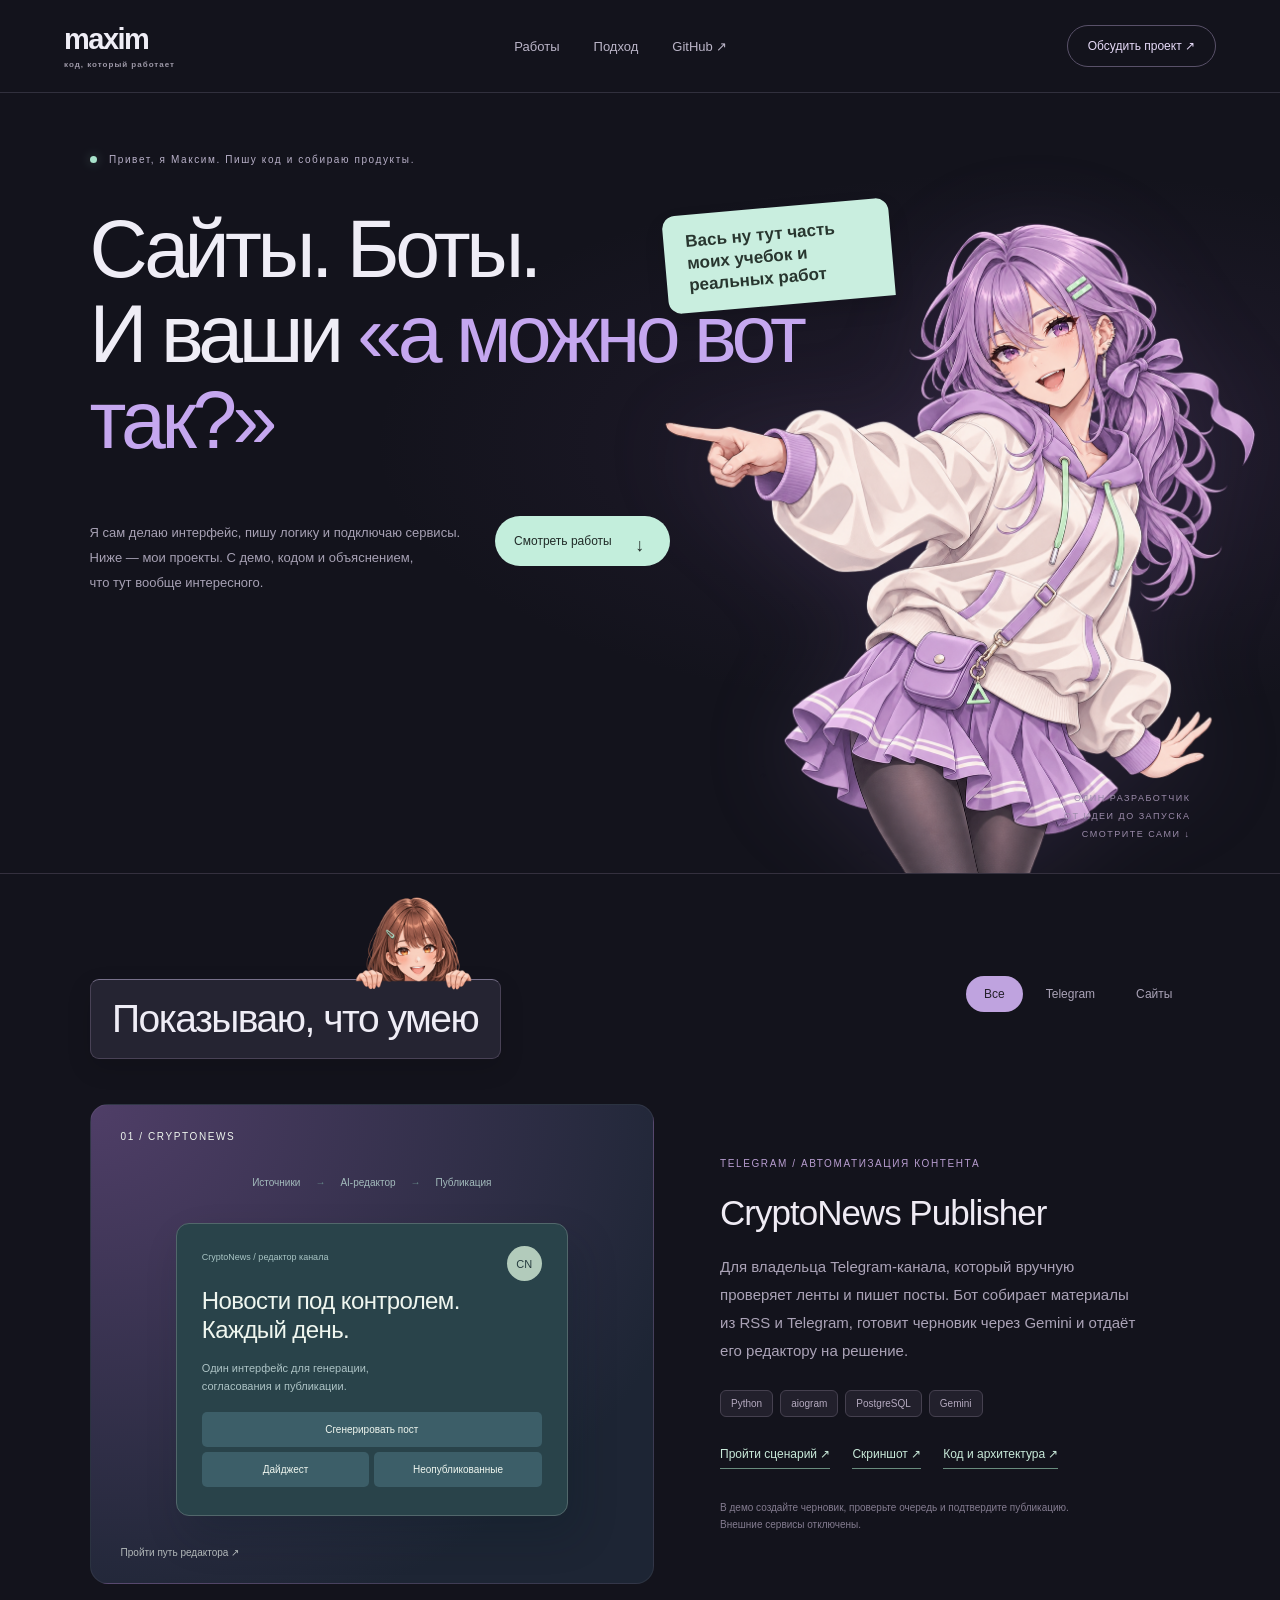
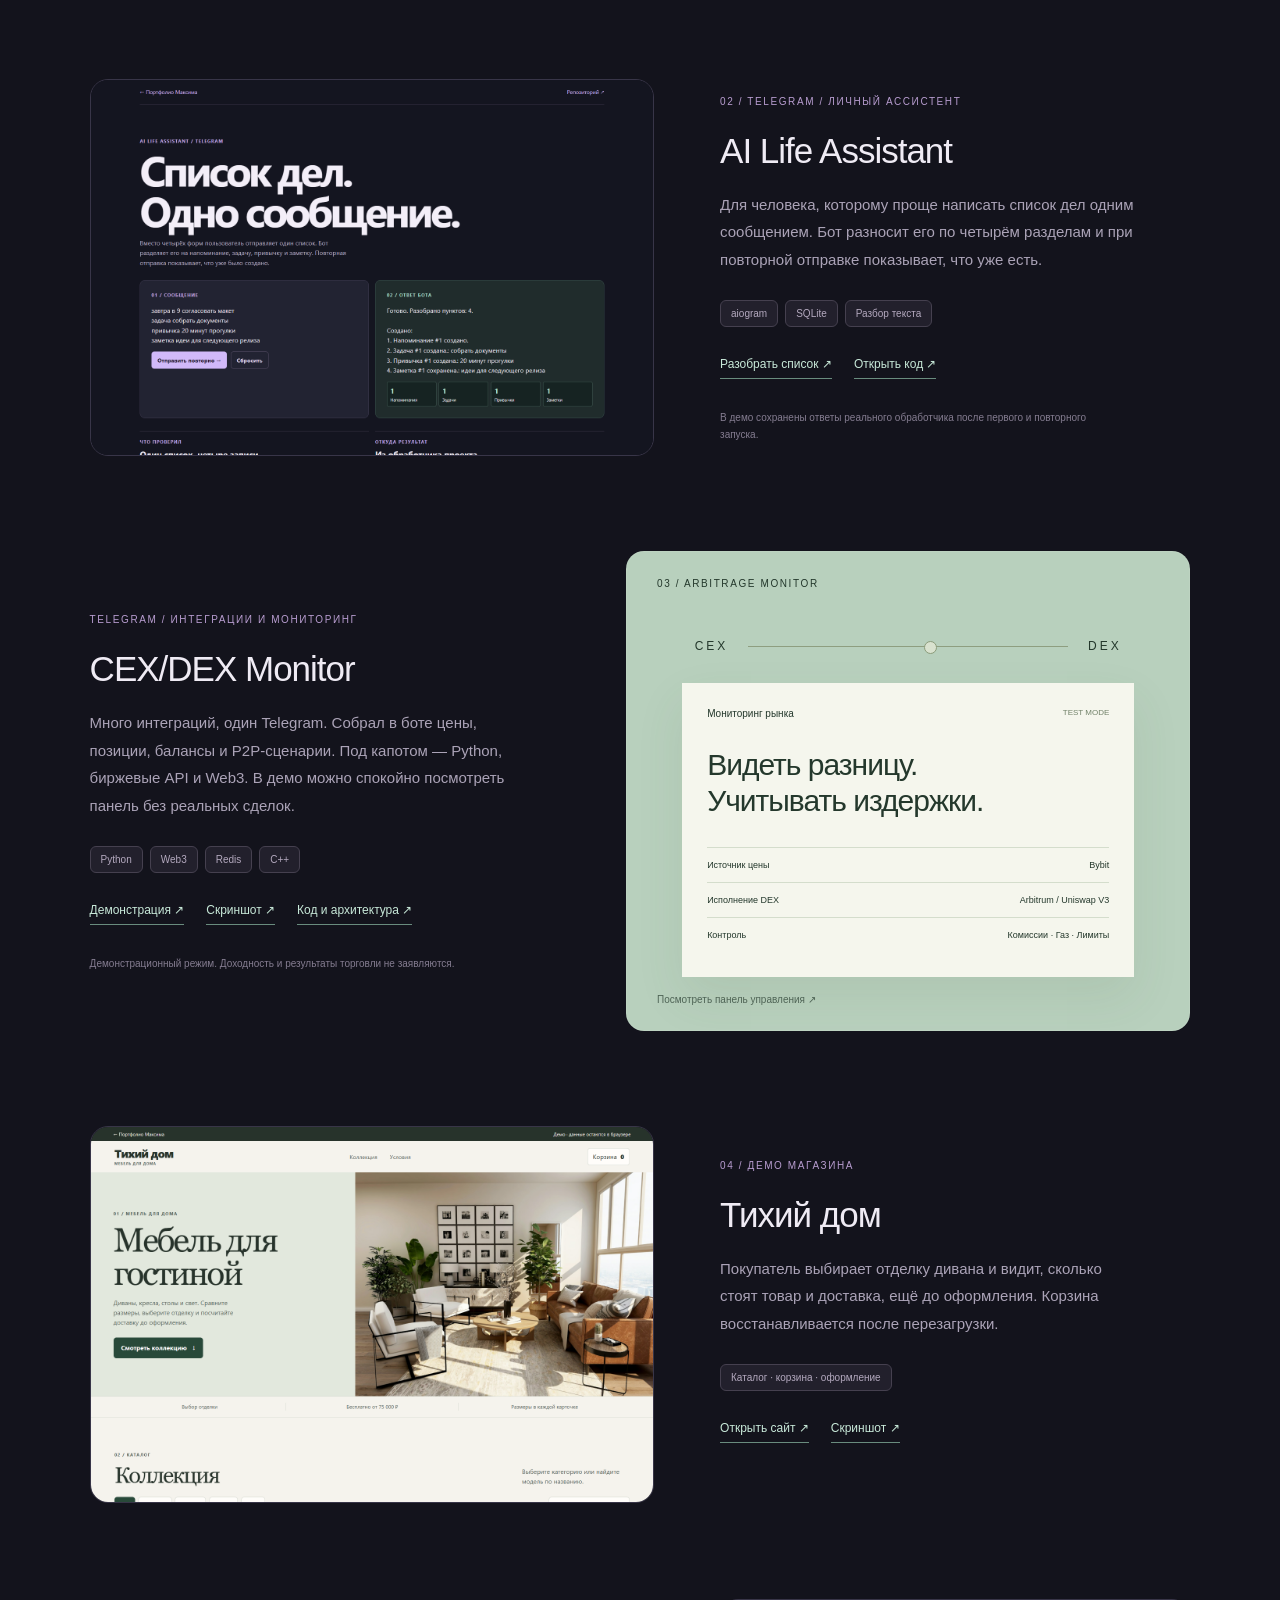
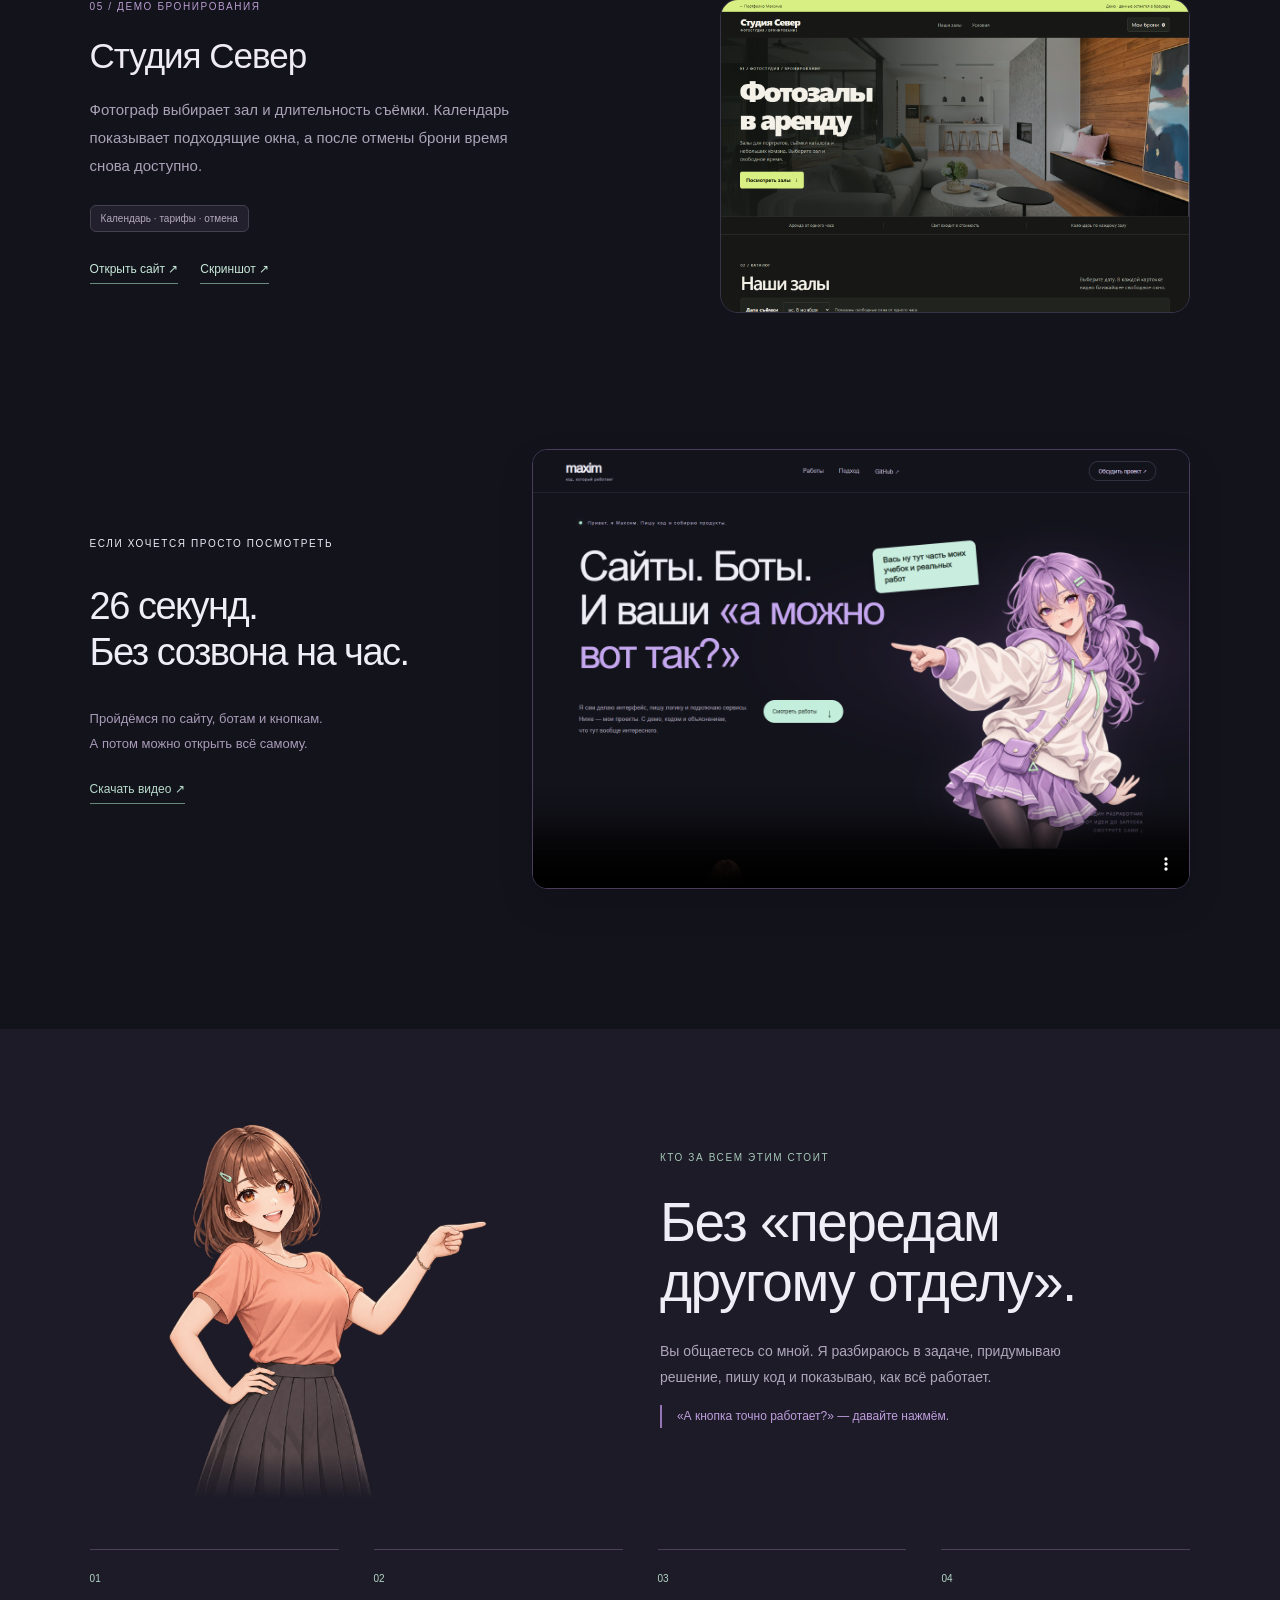
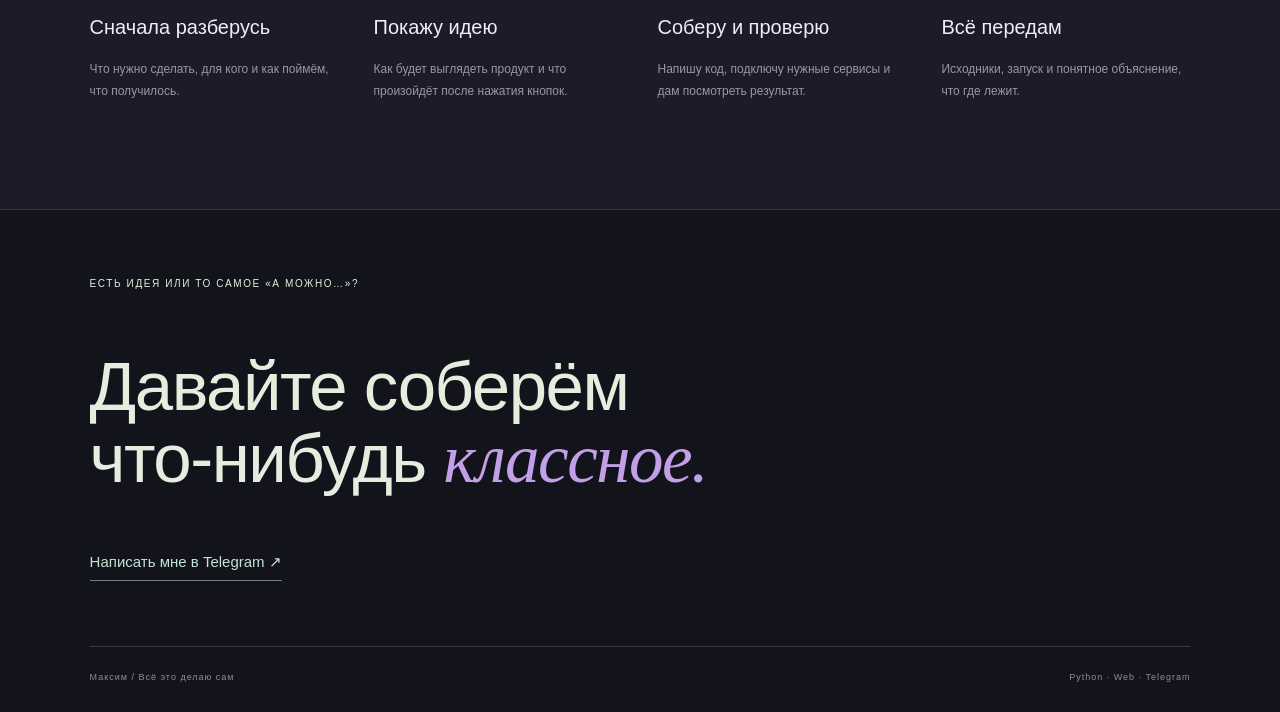
==== index.html @ 16823c38 "Improve mobile layouts and customer workflows" ====
<!doctype html>
<html lang="ru"><head><meta charset="utf-8"><meta name="viewport" content="width=device-width,initial-scale=1"><meta name="description" content="Максим — сайты, веб-сервисы и Telegram-боты. Примеры интерфейсов, автоматизации и интеграций."><title>Максим — разработка цифровых продуктов</title><link rel="stylesheet" href="style.css"><link rel="stylesheet" href="personality.css?v=2"></head>
<body><header><a class="brand" href="#">maxim<span>код, который работает</span></a><nav><a href="#work">Работы</a><a href="#approach">Подход</a><a href="https://github.com/Max0209-web" target="_blank" rel="noreferrer">GitHub ↗</a></nav><a class="contact" href="https://t.me/VCVCRVD">Обсудить проект ↗</a></header>
<main><section class="hero"><div class="eyebrow"><span class="dot"></span> Привет, я Максим. Пишу код и собираю продукты.</div><h1>Сайты. Боты.<br>И ваши <em>«а можно вот так?»</em></h1><div class="hero-character"><div class="speech">Вась ну тут часть моих учебок и реальных работ</div><img src="assets/yuki-pointing.png" alt="Аниме-персонаж указывает на примеры работ" fetchpriority="high"></div><div class="hero-bottom"><p>Я сам делаю интерфейс, пишу логику и подключаю сервисы.<br> Ниже — мои проекты. С демо, кодом и объяснением,<br> что тут вообще интересного.</p><a class="round-link" href="#work">Смотреть работы <span>↓</span></a></div><div class="hero-index">ОДИН РАЗРАБОТЧИК<br>ОТ ИДЕИ ДО ЗАПУСКА<br>СМОТРИТЕ САМИ ↓</div></section>
<section id="work" class="work"><div class="section-top"><div class="work-heading"><div class="peek" aria-hidden="true"><img src="assets/mika-grip.png" alt="" loading="lazy"></div><h2>Показываю, что умею</h2></div><div class="filters" aria-label="Фильтр работ"><button class="active" data-filter="all">Все</button><button data-filter="bot">Telegram</button><button data-filter="web">Сайты</button></div></div>
<article class="project" data-type="bot"><a class="project-visual ink" href="demo.html?project=crypto"><div class="visual-label">01 / CRYPTONEWS</div><div class="mini-flow"><span>Источники</span><i>→</i><span>AI-редактор</span><i>→</i><span>Публикация</span></div><div class="mini-chat"><div class="chat-avatar">CN</div><small>CryptoNews / редактор канала</small><h3>Новости под контролем.<br>Каждый день.</h3><p>Один интерфейс для генерации,<br>согласования и публикации.</p><div class="mini-button">Сгенерировать пост</div><div class="mini-buttons"><span>Дайджест</span><span>Неопубликованные</span></div></div><span class="visual-footer">Пройти путь редактора ↗</span></a><div class="project-info"><div class="eyebrow">TELEGRAM / АВТОМАТИЗАЦИЯ КОНТЕНТА</div><h3>CryptoNews Publisher</h3><p>Для владельца Telegram-канала, который вручную проверяет ленты и пишет посты. Бот собирает материалы из RSS и Telegram, готовит черновик через Gemini и отдаёт его редактору на решение.</p><div class="tags"><span>Python</span><span>aiogram</span><span>PostgreSQL</span><span>Gemini</span></div><div class="project-actions"><a href="demo.html?project=crypto">Пройти сценарий ↗</a><a href="media/02-cryptonews.png" download>Скриншот ↗</a><a href="https://github.com/Max0209-web/cryptonews-publisher">Код и архитектура ↗</a></div><small>В демо создайте черновик, проверьте очередь и подтвердите публикацию. Внешние сервисы отключены.</small></div></article>
<article class="project concept-card" data-type="bot">
  <a class="concept-image" href="life.html" aria-label="Открыть AI Life Assistant"><img src="media/life.png" alt="Разбор списка дел в AI Life Assistant" loading="lazy" width="1440" height="960"></a>
  <div class="project-info">
    <div class="eyebrow">02 / TELEGRAM / ЛИЧНЫЙ АССИСТЕНТ</div>
    <h3>AI Life Assistant</h3>
    <p>Для человека, которому проще написать список дел одним сообщением. Бот разносит его по четырём разделам и при повторной отправке показывает, что уже есть.</p>
    <div class="tags"><span>aiogram</span><span>SQLite</span><span>Разбор текста</span></div>
    <div class="project-actions"><a href="life.html">Разобрать список ↗</a><a href="https://github.com/Max0209-web/ai-life-assistant-telegram">Открыть код ↗</a></div>
    <small>В демо сохранены ответы реального обработчика после первого и повторного запуска.</small>
  </div>
</article>
<article class="project reverse" data-type="bot"><a class="project-visual moss" href="demo.html?project=arbitrage"><div class="visual-label">03 / ARBITRAGE MONITOR</div><div class="market-pair"><span>CEX</span><div class="market-line"></div><span>DEX</span></div><div class="monitor"><div class="monitor-top">Мониторинг рынка <span>TEST MODE</span></div><div class="monitor-value">Видеть разницу.<br>Учитывать издержки.</div><div class="monitor-table"><p><span>Источник цены</span><span>Bybit</span></p><p><span>Исполнение DEX</span><span>Arbitrum / Uniswap V3</span></p><p><span>Контроль</span><span>Комиссии · Газ · Лимиты</span></p></div></div><span class="visual-footer">Посмотреть панель управления ↗</span></a><div class="project-info"><div class="eyebrow">TELEGRAM / ИНТЕГРАЦИИ И МОНИТОРИНГ</div><h3>CEX/DEX Monitor</h3><p>Много интеграций, один Telegram. Собрал в боте цены, позиции, балансы и P2P-сценарии. Под капотом — Python, биржевые API и Web3. В демо можно спокойно посмотреть панель без реальных сделок.</p><div class="tags"><span>Python</span><span>Web3</span><span>Redis</span><span>C++</span></div><div class="project-actions"><a href="demo.html?project=arbitrage">Демонстрация ↗</a><a href="media/03-arbitrage.png" download>Скриншот ↗</a><a href="https://github.com/Max0209-web/cex-dex-arbitrage-monitor">Код и архитектура ↗</a></div><small>Демонстрационный режим. Доходность и результаты торговли не заявляются.</small></div></article>

<article class="project concept-card" data-type="web">
  <a class="concept-image" href="products/nord.html" aria-label="Открыть Тихий дом"><img src="media/nord.png" alt="Скриншот сайта Тихий дом" loading="lazy" width="1440" height="960"></a>
  <div class="project-info"><div class="eyebrow">04 / ДЕМО МАГАЗИНА</div><h3>Тихий дом</h3><p>Покупатель выбирает отделку дивана и видит, сколько стоят товар и доставка, ещё до оформления. Корзина восстанавливается после перезагрузки.</p>
    <div class="tags"><span>Каталог · корзина · оформление</span></div><div class="project-actions"><a href="products/nord.html">Открыть сайт ↗</a><a href="media/nord.png" download>Скриншот ↗</a></div>
  </div>
</article>

<article class="project concept-card" data-type="web">
  <a class="concept-image" href="products/kadr.html" aria-label="Открыть Студия Север"><img src="media/kadr.png" alt="Скриншот сайта Студия Север" loading="lazy" width="1440" height="960"></a>
  <div class="project-info"><div class="eyebrow">05 / ДЕМО БРОНИРОВАНИЯ</div><h3>Студия Север</h3><p>Фотограф выбирает зал и длительность съёмки. Календарь показывает подходящие окна, а после отмены брони время снова доступно.</p>
    <div class="tags"><span>Календарь · тарифы · отмена</span></div><div class="project-actions"><a href="products/kadr.html">Открыть сайт ↗</a><a href="media/kadr.png" download>Скриншот ↗</a></div>
  </div>
</article>
<section class="watch"><div><div class="eyebrow">ЕСЛИ ХОЧЕТСЯ ПРОСТО ПОСМОТРЕТЬ</div><h2>26 секунд.<br>Без созвона на час.</h2><p>Пройдёмся по сайту, ботам и кнопкам.<br>А потом можно открыть всё самому.</p><a href="media/portfolio-walkthrough.mp4" download>Скачать видео ↗</a></div><video controls playsinline preload="none" poster="media/01-portfolio.png" aria-label="Короткая демонстрация проектов"><source src="media/portfolio-walkthrough.mp4" type="video/mp4"></video></section>
</section><section class="approach" id="approach"><div class="about-lead"><div class="about-character"><img src="assets/mika-pointing.png" alt="Аниме-персонаж показывает на рассказ о разработчике" loading="lazy"></div><div><div class="eyebrow">КТО ЗА ВСЕМ ЭТИМ СТОИТ</div><h2>Без «передам<br>другому отделу».</h2><p>Вы общаетесь со мной. Я разбираюсь в задаче, придумываю решение, пишу код и показываю, как всё работает.</p><p class="aside-joke">«А кнопка точно работает?» — давайте нажмём.</p></div></div><div class="steps"><div><span>01</span><h3>Сначала разберусь</h3><p>Что нужно сделать, для кого и как поймём, что получилось.</p></div><div><span>02</span><h3>Покажу идею</h3><p>Как будет выглядеть продукт и что произойдёт после нажатия кнопок.</p></div><div><span>03</span><h3>Соберу и проверю</h3><p>Напишу код, подключу нужные сервисы и дам посмотреть результат.</p></div><div><span>04</span><h3>Всё передам</h3><p>Исходники, запуск и понятное объяснение, что где лежит.</p></div></div></section><footer><div class="eyebrow">ЕСТЬ ИДЕЯ ИЛИ ТО САМОЕ «А МОЖНО…»?</div><h2>Давайте соберём<br>что-нибудь <em>классное.</em></h2><a href="https://t.me/VCVCRVD">Написать мне в Telegram ↗</a><div class="footer-bottom"><span>Максим / Всё это делаю сам</span><span>Python · Web · Telegram</span></div></footer></main><script src="app.js"></script></body></html>
---- style.css ----
@font-face{font-family:Inter;src:local('Inter'),local('Arial')}*{box-sizing:border-box}html{scroll-behavior:smooth}body{margin:0;background:#f5f4ef;color:#242a25;font-family:Inter,Arial,sans-serif}a{color:inherit;text-decoration:none}button{font:inherit;cursor:pointer}header{padding:30px 5%;display:flex;align-items:center;justify-content:space-between;border-bottom:1px solid #d9ddd4}.brand{font-size:22px;font-weight:700;letter-spacing:-1px}.brand span{font-size:9px;letter-spacing:2.2px;display:block;margin-top:4px}nav{display:flex;gap:34px;font-size:13px}.contact{border:1px solid #b8c0b7;border-radius:40px;padding:13px 20px;font-size:12px}.hero{position:relative;padding:65px 7% 55px;min-height:790px}.eyebrow{font-size:10px;letter-spacing:1.6px;line-height:1.8}.dot{display:inline-block;width:7px;height:7px;background:#6c8e5f;border-radius:50%;margin-right:8px}h1{font-weight:400;font-size:clamp(60px,7.7vw,126px);line-height:1.02;letter-spacing:-7px;margin:35px 0 45px}em{font-family:Georgia,serif;font-weight:400;color:#607657}.hero-bottom{display:flex;align-items:center;gap:12%;font-size:14px;line-height:1.7}.hero-bottom p{color:#687065}.round-link{display:flex;gap:35px;align-items:center}.round-link span{border:1px solid #aeb9aa;border-radius:50%;width:48px;height:48px;display:grid;place-items:center;font-size:22px}.hero-index{position:absolute;right:7%;bottom:68px;text-align:right;font-size:9px;letter-spacing:1.5px;line-height:2;color:#7a8376}.work{padding:55px 7% 70px;border-top:1px solid #d7ddd2}.section-top{display:flex;align-items:center;justify-content:space-between;margin-bottom:45px}h2{font-size:42px;font-weight:400;letter-spacing:-1.5px}.filters{display:flex;gap:5px}.filters button{border:1px solid transparent;border-radius:30px;background:transparent;padding:10px 17px;font-size:12px;color:#70786b}.filters button.active{background:#27372b;color:#fff}.project{display:grid;grid-template-columns:1.2fr 1fr;gap:6%;align-items:center;margin-bottom:82px}.project.reverse{direction:rtl}.project.reverse>*{direction:ltr}.project-visual{position:relative;min-height:480px;overflow:hidden;padding:26px 30px;display:block;transition:transform .3s}.project-visual:hover{transform:translateY(-4px)}.ink{background:#192e34;color:#eff6ef}.visual-label{font-size:10px;letter-spacing:1.6px}.visual-footer{position:absolute;bottom:25px;left:30px;font-size:10px;opacity:.7}.mini-flow{display:flex;justify-content:center;gap:15px;margin:35px 0;font-size:10px;color:#a3bbbc}.mini-flow i{font-style:normal;color:#658989}.mini-chat{background:#29434a;width:78%;margin:auto;padding:22px 25px 28px;border:1px solid #52676b;border-radius:13px;box-shadow:10px 20px 40px #071b2030}.chat-avatar{float:right;display:grid;place-items:center;width:35px;height:35px;background:#b2cbbb;color:#253b3e;border-radius:50%;font-size:11px}.mini-chat small{font-size:9px;color:#a8c4c4}.mini-chat h3{font-size:24px;font-weight:400;letter-spacing:-.6px;line-height:1.2;margin:23px 0 15px}.mini-chat p{font-size:11px;color:#adc3c5;line-height:1.6}.mini-button,.mini-buttons span{font-size:10px;background:#3c5e68;text-align:center;padding:12px;border-radius:5px;margin-top:17px}.mini-buttons{display:flex;gap:5px}.mini-buttons span{margin-top:5px;flex:1}.project-info h3{font-size:35px;font-weight:400;letter-spacing:-1px;margin:20px 0}.project-info p{font-size:15px;line-height:1.85;color:#697066;max-width:420px}.tags{display:flex;flex-wrap:wrap;gap:7px;margin:26px 0}.tags span{border:1px solid #cbd2c6;padding:7px 10px;font-size:10px;border-radius:3px}.project-actions{display:flex;flex-wrap:wrap;gap:22px;font-size:12px;margin:30px 0}.project-actions a{border-bottom:1px solid #9aaa92;padding-bottom:7px}.project-info>small{font-size:10px;line-height:1.7;display:block;color:#7b8477;max-width:380px}.moss{background:#d9e2cf}.market-pair{display:flex;gap:20px;align-items:center;width:85%;margin:50px auto 30px;font-size:12px;letter-spacing:3px}.market-line{height:1px;flex:1;background:#8e9e80;position:relative}.market-line:after{content:'';position:absolute;left:55%;top:-5px;width:11px;height:11px;border:1px solid #8b9c7b;border-radius:50%;background:#d9e2cf}.monitor{background:#f5f6ed;width:90%;margin:auto;padding:25px;box-shadow:0 20px 45px #4c644018}.monitor-top{font-size:10px;display:flex;justify-content:space-between}.monitor-top span{font-size:8px;color:#718269}.monitor-value{font-size:30px;line-height:1.2;letter-spacing:-1px;margin:28px 0}.monitor-table p{display:flex;justify-content:space-between;border-top:1px solid #d4ddcc;margin:0;padding:12px 0;font-size:9px}.paper{background:#ded9cf}.form-preview{margin:48px 10px 0}.form-preview small{font-size:9px;letter-spacing:2px}.form-preview h3{font-family:Georgia,serif;font-size:42px;line-height:1.05;font-weight:400;margin:22px 0}.arch{height:130px;display:flex;gap:6px;margin-bottom:12px;overflow:hidden}.arch div{width:33%;background:linear-gradient(100deg,#b5ad9c,#e9e2d7 70%,#9f9b90)}.arch div:nth-child(2){background:linear-gradient(95deg,#747c6f,#b2b6a6);border-radius:90px 90px 0 0}.arch div:nth-child(3){background:linear-gradient(115deg,#ddd6cb 50%,#b3aa9b 50%)}.form-preview>span{font-size:9px;color:#74796e}.proof{background:#e6eaf1}.proof-preview{margin:50px 5%}.proof-preview h3{font-size:32px;line-height:1.2;font-weight:400;letter-spacing:-1px}.password{background:#fff;padding:20px;font-family:monospace;font-size:18px;letter-spacing:2px}.strength{height:4px;background:linear-gradient(90deg,#687fa5 80%,#cad2df 80%);margin:8px 0}.proof-preview p{font-size:10px;color:#6b7792}.key-shape{width:42px;height:42px;border:8px solid #91a3c2;border-radius:50%;position:relative}.key-shape:after{content:'';position:absolute;width:55px;height:8px;background:#91a3c2;left:28px;top:9px}.compact-project{display:flex;align-items:center;justify-content:space-between;gap:25px;border-top:1px solid #d2dacd;border-bottom:1px solid #d2dacd;padding:30px 0}.compact-project h3{font-size:26px;font-weight:400;margin:13px 0}.compact-project p{font-size:12px;color:#6f7769}.compact-project>a{font-size:12px}.approach{padding:75px 7% 95px;background:#e9ede2}.approach h2{font-size:64px;line-height:1.05;margin:25px 0 60px}.steps{display:grid;grid-template-columns:repeat(4,1fr);gap:35px}.steps>div{border-top:1px solid #aab7a1;padding-top:18px}.steps span{font-size:10px;color:#7b8b70}.steps h3{font-size:20px;font-weight:400;margin-top:30px}.steps p{font-size:12px;line-height:1.8;color:#6d7765}footer{background:#24352b;color:#e6edde;padding:65px 7% 30px}footer h2{font-size:76px;line-height:1.05}footer em{color:#a1b595}footer>a{border-bottom:1px solid #809477;padding-bottom:10px;font-size:15px}.footer-bottom{display:flex;justify-content:space-between;border-top:1px solid #53604f;margin-top:75px;padding-top:25px;font-size:9px;letter-spacing:1px;color:#a4b49b}[hidden]{display:none!important}:focus-visible{outline:2px solid #819b6e;outline-offset:6px}@media(max-width:800px){header{padding:20px 6%}nav{gap:17px;font-size:11px}.contact{display:none}.hero{min-height:auto;padding:55px 6%}h1{font-size:66px;letter-spacing:-3.7px}.hero-bottom{align-items:flex-start;gap:20px;font-size:12px}.hero-index{display:none}.round-link{gap:12px}.work{padding:35px 6%}.section-top{align-items:flex-start;gap:15px;flex-direction:column}h2{font-size:32px}.project,.project.reverse{grid-template-columns:1fr;direction:ltr;gap:25px;margin-bottom:60px}.project-visual{min-height:460px}.project-info h3{font-size:30px}.project-info p{font-size:14px}.compact-project{align-items:flex-start;flex-direction:column}.steps{grid-template-columns:1fr 1fr}.approach h2{font-size:45px}footer h2{font-size:48px}.footer-bottom{gap:20px;line-height:1.8}.mini-chat{width:90%}}
---- personality.css ----
:root{color-scheme:dark}body{background:#13131c;color:#efedf6}header{border-color:#31303d;padding-top:23px;padding-bottom:23px}.brand{font-size:29px;letter-spacing:-1.5px}.brand span{letter-spacing:1px;color:#9f9aa9;font-size:8px}.contact{border-color:#595169;color:#e7dbf9}nav{color:#bbb5c8}.hero{padding-top:58px;min-height:780px;overflow:hidden;background:radial-gradient(ellipse at 80% 45%,#6b46862b,transparent 45%)}.hero>.eyebrow{color:#b8b0c8;position:relative;z-index:2}.dot{background:#a9e3cc;box-shadow:0 0 12px #a9e3cc55}h1{font-size:clamp(60px,6.3vw,100px);letter-spacing:-4.5px;line-height:1.06;margin-top:38px;position:relative;z-index:2;width:65%}h1 em{font-family:inherit;font-style:normal;color:#c5a7ef}.hero-bottom{position:relative;z-index:3;gap:35px;align-items:flex-start}.hero-bottom p{color:#a7a1b4;font-size:13px;line-height:1.9;max-width:450px}.round-link{background:#c3eedc;color:#202a27;border-radius:40px;padding:14px 19px;gap:17px;font-size:12px;margin-top:8px}.round-link span{width:22px;height:22px;border:0;font-size:18px}.hero-index{right:7%;bottom:30px;color:#9b8baa;z-index:3}.hero-character{position:absolute;right:1%;bottom:0;width:48%;height:650px;z-index:1;pointer-events:none}.hero-character img{width:100%;height:100%;object-fit:contain;object-position:bottom center;filter:drop-shadow(0 14px 45px #a37bc720);animation:sway 7s ease-in-out infinite}.speech{position:absolute;max-width:24ch;left:2%;top:3%;background:#c9eedf;color:#28362f;padding:16px 22px;transform:rotate(-5deg);border-radius:13px 13px 0 13px;font-size:17px;font-weight:600;z-index:2;line-height:1.3;box-shadow:0 10px 20px #0002}.work{border-color:#34303e}.section-top h2{font-size:39px}.filters button{color:#aaa3b7}.filters button.active{background:#bfa3df;color:#24202b}.project{margin-bottom:95px}.project-visual{border-radius:18px;border:1px solid #ffffff10}.project-info>.eyebrow{color:#b79ccf}.project-info h3{color:#efebf4}.project-info p{color:#aba3b7}.tags span{border-color:#45404f;color:#b4a9bf;border-radius:6px;background:#22202c}.project-actions{color:#c8e9d9}.project-actions a{border-color:#698c7e}.project-info>small{color:#847c90}.ink{background:radial-gradient(ellipse at 0 0,#4f3e67,#1d2534 80%)}.moss{background:#b8d0bd;color:#24382c}.paper{background:#ddd3c5;color:#3c3c32}.proof{background:#b9c7e0;color:#273549}.moss .tags span,.paper .tags span,.proof .tags span{color:inherit}.compact-project{border-color:#37313f}.compact-project p{color:#a99db7}.compact-project>a{color:#c3e3d5}.approach{background:#1c1b27;padding-top:60px}.about-lead{display:grid;grid-template-columns:1fr 1.1fr;align-items:center;gap:8%;max-width:1150px;margin:auto auto 50px}.about-lead>img{height:470px;width:100%;object-fit:contain;object-position:bottom;mask-image:linear-gradient(#000 85%,transparent);filter:drop-shadow(0 0 40px #bc8e5720)}.about-lead h2{font-size:55px;line-height:1.1;margin:25px 0}.about-lead p{color:#afa6bc;font-size:14px;line-height:1.9;max-width:410px}.about-lead .eyebrow{color:#a5c7b6}.about-lead .aside-joke{font-size:12px;color:#bf9ede;border-left:2px solid #9574b3;padding-left:15px}.steps>div{border-color:#4c405b}.steps span{color:#b3d6c5}.steps p{color:#9e93ad}footer{background:#13131c;border-top:1px solid #393141}footer h2{font-size:69px}footer em{color:#c1a0e8}.footer-bottom{border-color:#3e3448;color:#9688a3}footer>a{color:#c3e3d5;border-color:#6b8276}:focus-visible{outline-color:#c6a5ed}@keyframes sway{0%,100%{transform:translateY(0) rotate(-.5deg)}50%{transform:translateY(-9px) rotate(.5deg)}}@media(prefers-reduced-motion:reduce){*{animation:none!important;scroll-behavior:auto!important}}@media(max-width:1100px){.hero-bottom{display:block}.hero-bottom p{max-width:400px}.round-link{display:inline-flex}.hero-character{right:-6%;width:55%;height:620px}.speech{left:18%;top:0;font-size:14px}h1{font-size:79px}.about-lead h2{font-size:46px}}@media(max-width:800px){.hero{padding-top:38px;min-height:960px}.hero>.eyebrow{font-size:8px;letter-spacing:.5px}h1{font-size:61px;width:100%;letter-spacing:-3px;margin-bottom:25px}.hero-bottom p{font-size:12px;max-width:100%}.hero-character{width:91%;height:440px;right:-3%;bottom:0}.speech{left:1%;top:16%;font-size:13px;padding:13px 17px}.hero-index{right:auto;left:6%;bottom:25px;font-size:7px;text-align:left;max-width:100px}.hero-character img{object-position:right bottom}.section-top h2{font-size:30px}.about-lead{grid-template-columns:1fr;gap:0;margin-bottom:45px}.about-lead>img{height:320px;order:2;object-position:center;mask-image:linear-gradient(#000 85%,transparent)}.about-lead>div{order:1}.about-lead h2{font-size:40px}.about-lead p{font-size:13px}.steps{gap:25px}.steps h3{font-size:17px}footer h2{font-size:45px}.project-visual{min-height:460px}.project-info h3{font-size:29px}}

.watch{display:grid;grid-template-columns:.8fr 1.4fr;align-items:center;gap:6%;padding:40px 0 70px}.watch h2{font-size:38px;line-height:1.2}.watch p{font-size:13px;line-height:1.9;color:#a99bb8}.watch a{display:inline-block;color:#b9dcca;font-size:12px;margin-top:12px;border-bottom:1px solid #698977;padding-bottom:7px}.watch video{width:100%;border:1px solid #4b3c5b;border-radius:15px;background:#13131c;box-shadow:0 15px 35px #0002}@media(max-width:800px){.watch{grid-template-columns:1fr;padding:15px 0 55px;gap:25px}.watch h2{font-size:31px}}
.work-heading{position:relative;isolation:isolate}.work-heading h2{position:relative;background:#13131c;margin:0;padding:.4em .35em .4em 0;z-index:1}.peek{position:absolute;right:-18px;top:-57px;width:135px;height:91px;overflow:hidden;transform:translateY(16px) rotate(8deg);transform-origin:bottom center;transition:transform .45s cubic-bezier(.2,.8,.3,1);pointer-events:none}.peek img{width:132px;height:auto;display:block}.work-heading:hover .peek{transform:translateY(0) rotate(3deg)}.concept-image{display:block;overflow:hidden;border:1px solid #383548;border-radius:18px;background:#191923}.concept-image img{display:block;width:100%;height:auto;aspect-ratio:3/2;object-fit:cover;transition:transform .45s cubic-bezier(.2,.7,.3,1)}.concept-image:hover img,.concept-image:focus-visible img{transform:scale(1.035)}.concept-card:nth-of-type(odd) .concept-image{order:2}.concept-card[hidden]{display:none!important}
@media(max-width:700px){.peek{right:4px;transform:translateY(8px) rotate(5deg);width:94px;height:75px;top:-54px}.peek img{width:96px}.concept-card:nth-of-type(odd) .concept-image{order:0}}
@media(prefers-reduced-motion:reduce){.peek,.concept-image img{transition:none}.work-heading:hover .peek,.concept-image:hover img{transform:none}}

.peek{width:91px;right:3px}.peek img{width:150px}@media(max-width:700px){.peek{width:65px}.peek img{width:106px}}
.work-heading {
  margin-top: 50px;
}
.work-heading h2 {
  background: #252432;
  border: 1px solid #494256;
  border-top-color: #77708a;
  border-radius: 9px;
  padding: .44em .55em;
  box-shadow: 0 9px 24px #0002;
}
.work-heading .peek,
.work-heading:hover .peek {
  width: 151px;
  height: auto;
  overflow: visible;
  top: auto;
  bottom: calc(100% - 13px);
  right: 12px;
  z-index: 2;
  transform: none;
}
.work-heading .peek img {
  display: block;
  width: 100%;
  height: auto;
}
.about-lead > .about-character {
  height: 410px;
  overflow: hidden;
  align-self: end;
  mask-image: linear-gradient(#000 89%,transparent);
}
.about-character img {
  width: 100%;
  height: 490px;
  display: block;
  object-fit: contain;
  object-position: top center;
  transform: translateY(33px);
}
@media (max-width: 700px) {
  .work-heading .peek,
  .work-heading:hover .peek {
    width: 116px;
    bottom: calc(100% - 10px);
  }
  .about-lead > .about-character { order: 2; height: 278px; }
  .about-character img { height: 340px; transform: translateY(27px); }
}

/* Keep copy, controls and characters in document flow on narrow screens. */
@media (max-width: 1050px) {
  .hero {
    display: grid;
    grid-template-columns: minmax(0, 1fr);
    min-height: 0;
    padding: clamp(28px, 6vw, 56px) 6% 0;
  }
  .hero > .eyebrow { grid-row: 1; font-size: 11px; letter-spacing: .08em; }
  .hero h1 {
    grid-row: 2;
    width: auto;
    font-size: clamp(39px, 8.4vw, 76px);
    letter-spacing: -.055em;
    line-height: 1.06;
    margin: 20px 0 14px;
    text-wrap: balance;
  }
  .hero-bottom { grid-row: 3; }
  .hero-bottom p { max-width: 52ch; font-size: 14px; line-height: 1.65; }
  .hero-bottom p br { display: none; }
  .hero-index { display: none; }
  .hero-character {
    position: relative;
    inset: auto;
    grid-row: 4;
    display: grid;
    grid-template-columns: minmax(0, 1fr);
    width: min(100%, 480px);
    height: auto;
    margin: 22px 0 0 auto;
    align-items: end;
  }
  .hero-character img {
    width: 100%;
    height: auto;
    max-height: 335px;
    object-fit: contain;
    object-position: bottom right;
    animation: none;
  }
  .speech {
    position: relative;
    inset: auto;
    width: fit-content;
    max-width: min(100%, 25ch);
    margin: 0 0 4px;
    padding: 9px 13px;
    font-size: 13px;
    transform: rotate(-3deg);
  }
}
@media (max-width: 800px) {
  body > header { flex-wrap: wrap; gap: 8px 16px; padding: 12px 6%; }
  body > header nav { gap: 14px; flex-wrap: wrap; }
  body > header nav a { display: inline-flex; align-items: center; min-height: 44px; }
  .work { padding: 32px 6% 44px; }
  .section-top { margin-bottom: 22px; }
  .work-heading { margin-top: 56px; max-width: 100%; }
  .work-heading h2 { font-size: clamp(22px, 6.2vw, 31px); line-height: 1.14; }
  .work-heading .peek, .work-heading:hover .peek {
    width: clamp(100px, 25vw, 135px);
    bottom: calc(100% - 10px);
  }
  .filters { flex-wrap: wrap; }
  .filters button { min-height: 44px; }
  .project, .project.reverse { grid-template-columns: minmax(0,1fr); gap: 16px; margin-bottom: 42px; }
  .concept-card:nth-of-type(odd) .concept-image { order: 0; }
  .project-visual { min-height: 0; padding: 18px; }
  .visual-footer { position: static; display: block; margin-top: 18px; }
  .mini-flow { gap: 6px; flex-wrap: wrap; margin: 18px 0; }
  .mini-chat, .monitor { width: 100%; padding: 16px; }
  .mini-buttons span { padding: 9px 5px; overflow-wrap: anywhere; }
  .mini-chat h3 { margin: 14px 0 10px; font-size: 20px; }
  .market-pair { margin: 18px auto; }
  .monitor-value { font-size: 24px; margin: 16px 0; }
  .project-info h3 { margin: 8px 0 10px; }
  .project-info p { line-height: 1.65; }
  .tags { margin: 14px 0; }
  .project-actions { gap: 8px 14px; margin: 14px 0; }
  .project-actions a { display: inline-flex; align-items: center; min-height: 44px; padding: 0; }
  .watch { min-width: 0; }
  .watch video { display: block; max-width: 100%; }
  .approach { padding: 36px 6%; }
  .about-lead h2, footer h2 { font-size: clamp(29px, 8vw, 46px); }
  .about-lead > .about-character { height: clamp(192px, 59vw, 278px); }
  .about-character img { height: calc(100% + 30px); transform: translateY(17px); }
  .steps { gap: 18px; }
  .steps h3 { margin-top: 12px; }
  .footer-bottom { flex-wrap: wrap; }
}

@media (min-width: 1051px) {
  .speech { top: -16px; }
}
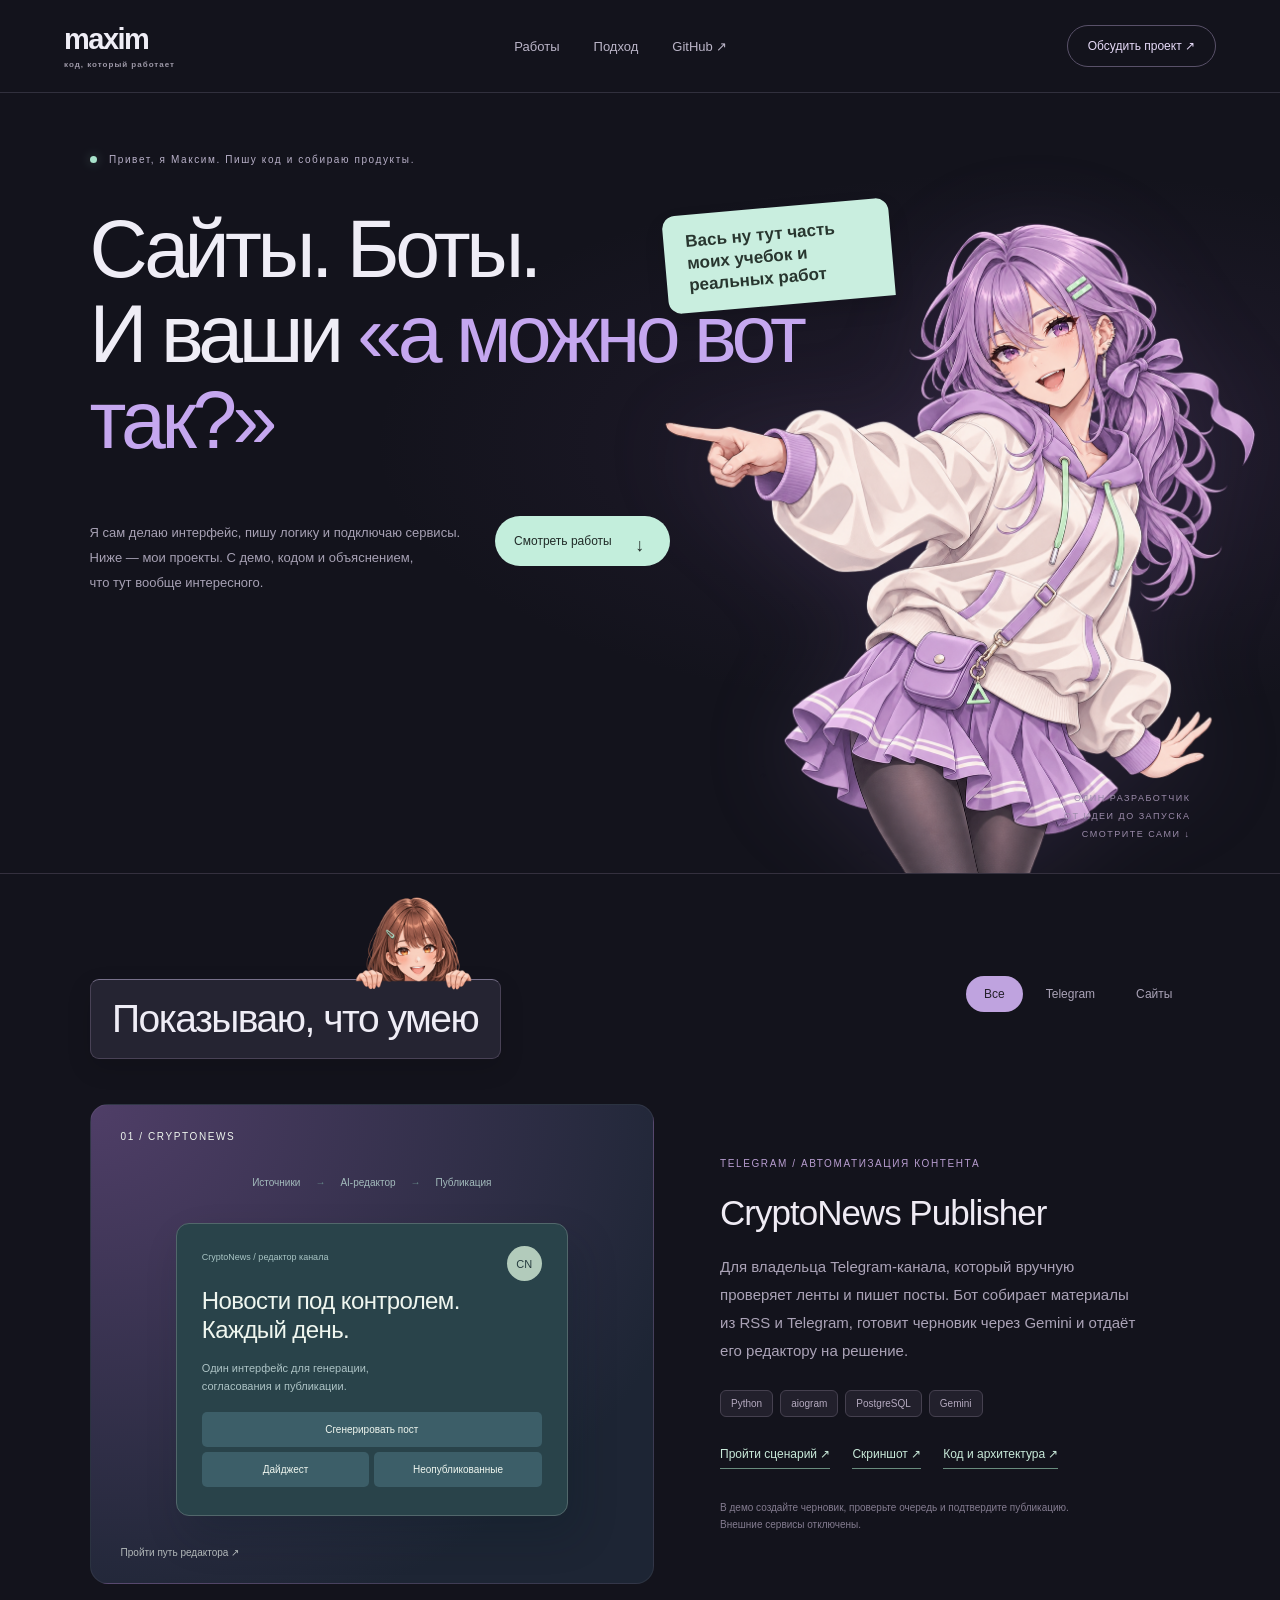
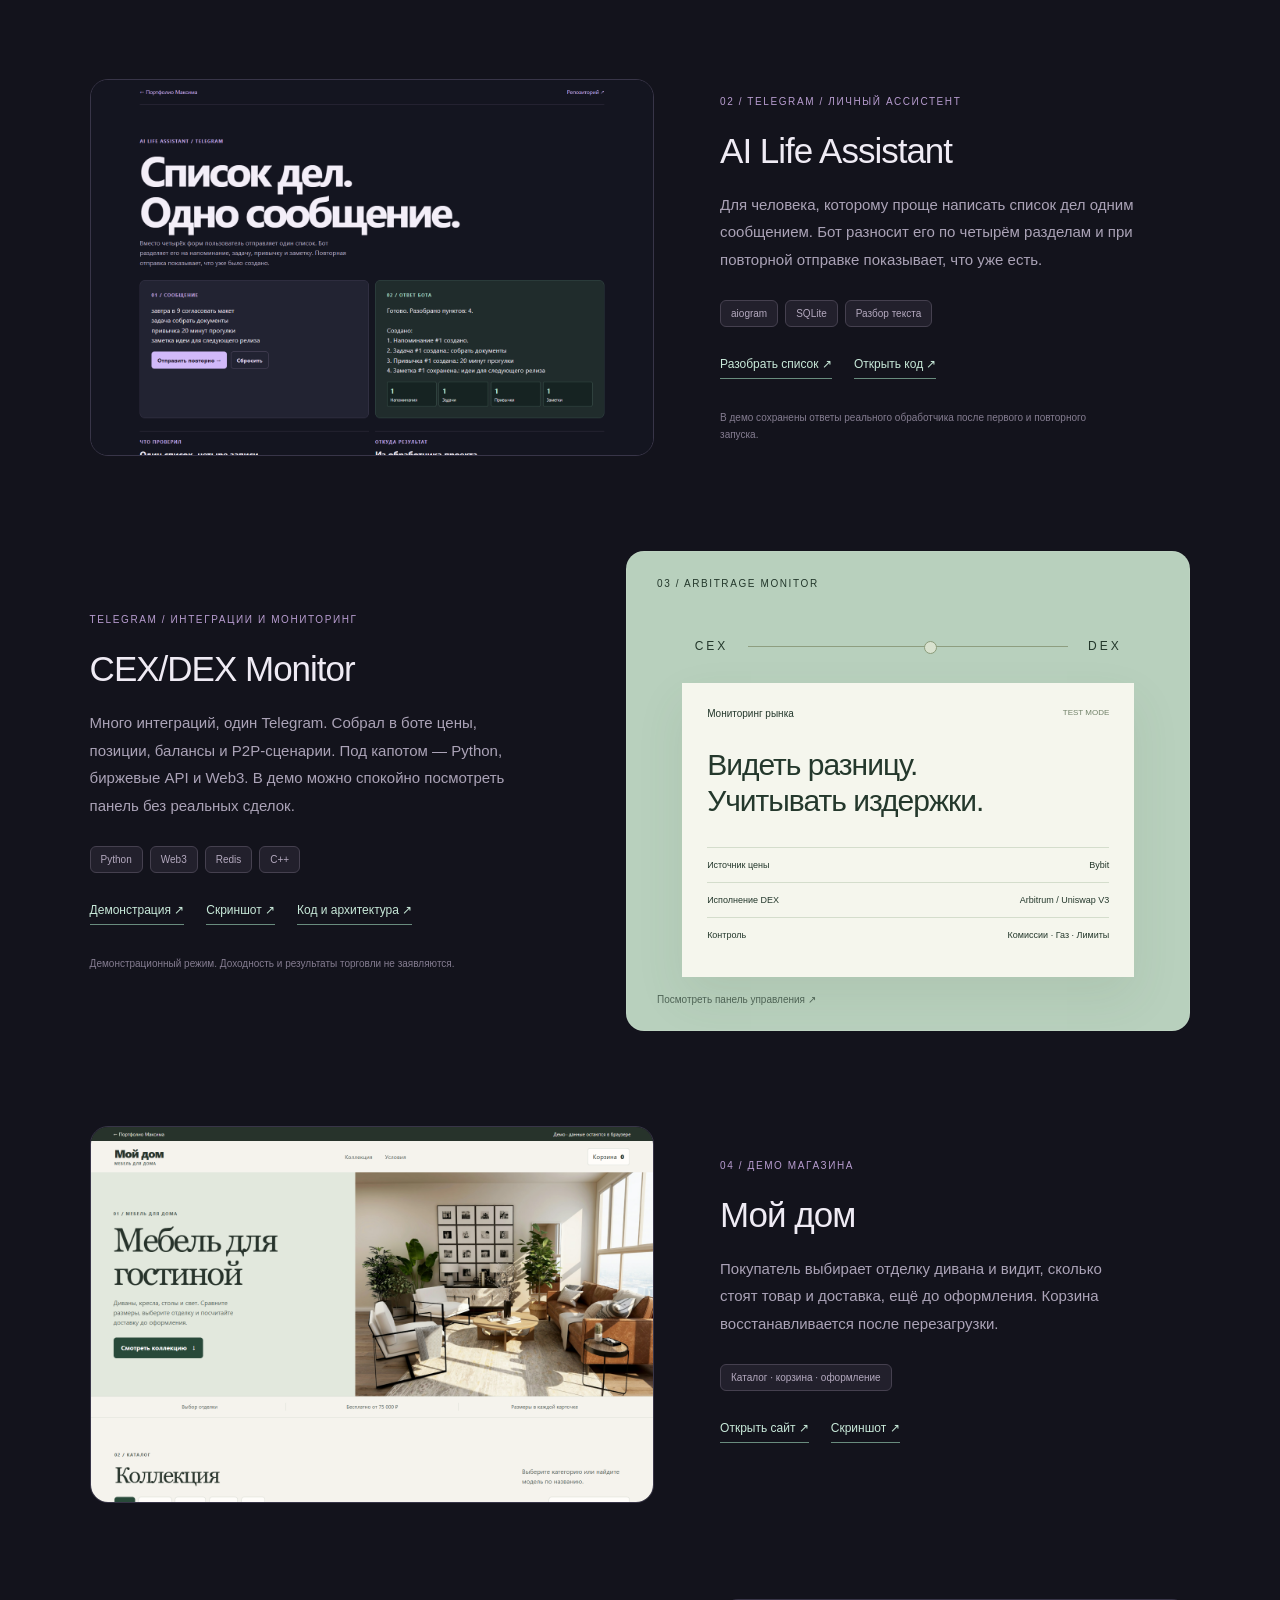
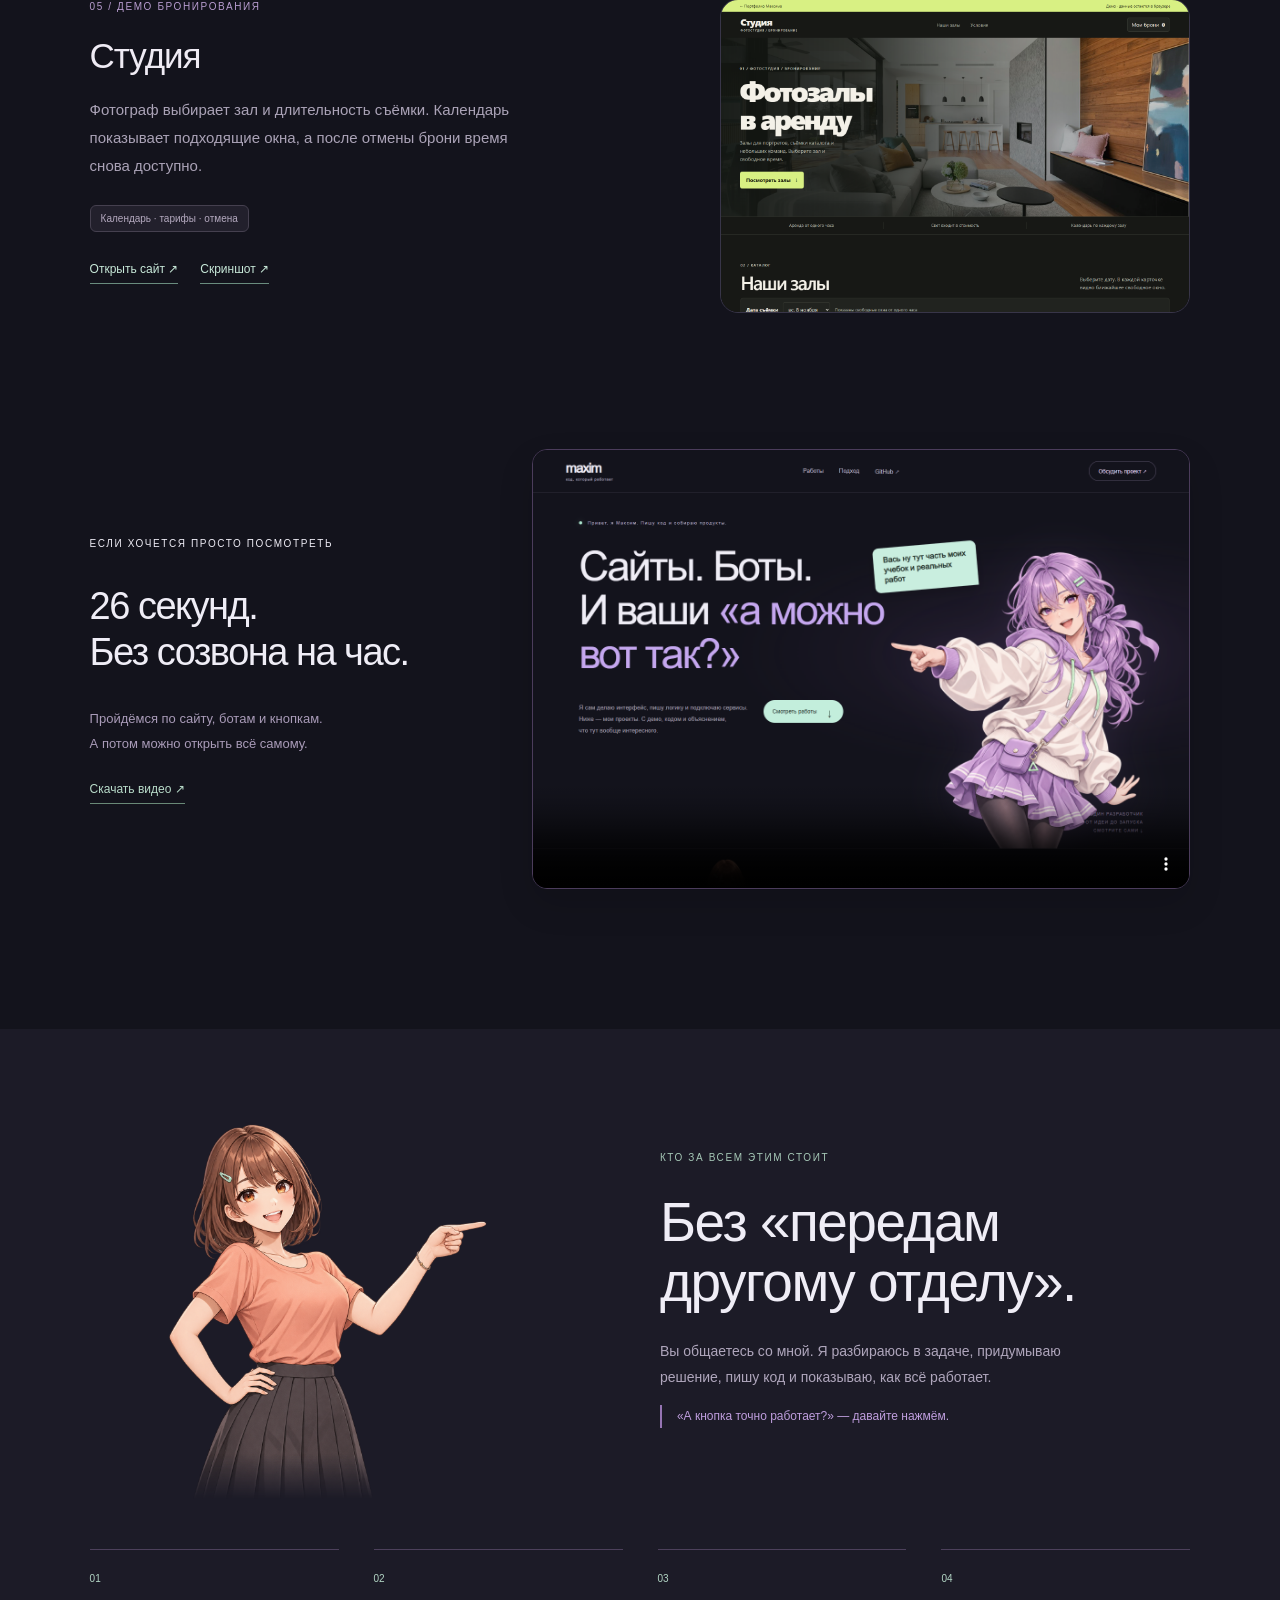
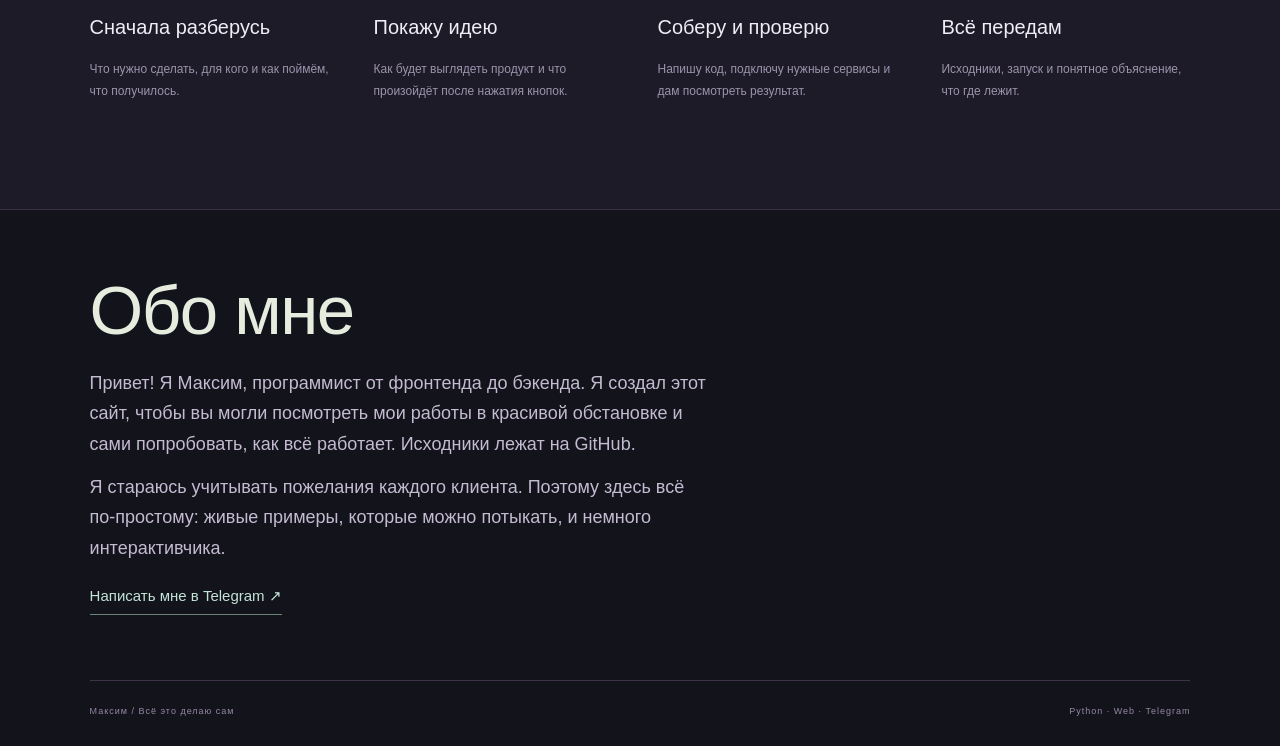
==== commit 1f0eade6: "Rename demos and introduce the developer" ====
--- a/index.html
+++ b/index.html
@@ -1,5 +1,5 @@
 <!doctype html>
-<html lang="ru"><head><meta charset="utf-8"><meta name="viewport" content="width=device-width,initial-scale=1"><meta name="description" content="Максим — сайты, веб-сервисы и Telegram-боты. Примеры интерфейсов, автоматизации и интеграций."><title>Максим — разработка цифровых продуктов</title><link rel="stylesheet" href="style.css"><link rel="stylesheet" href="personality.css?v=2"></head>
+<html lang="ru"><head><meta charset="utf-8"><meta name="viewport" content="width=device-width,initial-scale=1"><meta name="description" content="Максим — сайты, веб-сервисы и Telegram-боты. Примеры интерфейсов, автоматизации и интеграций."><title>Максим — разработка цифровых продуктов</title><link rel="stylesheet" href="style.css"><link rel="stylesheet" href="personality.css?v=3"></head>
 <body><header><a class="brand" href="#">maxim<span>код, который работает</span></a><nav><a href="#work">Работы</a><a href="#approach">Подход</a><a href="https://github.com/Max0209-web" target="_blank" rel="noreferrer">GitHub ↗</a></nav><a class="contact" href="https://t.me/VCVCRVD">Обсудить проект ↗</a></header>
 <main><section class="hero"><div class="eyebrow"><span class="dot"></span> Привет, я Максим. Пишу код и собираю продукты.</div><h1>Сайты. Боты.<br>И ваши <em>«а можно вот так?»</em></h1><div class="hero-character"><div class="speech">Вась ну тут часть моих учебок и реальных работ</div><img src="assets/yuki-pointing.png" alt="Аниме-персонаж указывает на примеры работ" fetchpriority="high"></div><div class="hero-bottom"><p>Я сам делаю интерфейс, пишу логику и подключаю сервисы.<br> Ниже — мои проекты. С демо, кодом и объяснением,<br> что тут вообще интересного.</p><a class="round-link" href="#work">Смотреть работы <span>↓</span></a></div><div class="hero-index">ОДИН РАЗРАБОТЧИК<br>ОТ ИДЕИ ДО ЗАПУСКА<br>СМОТРИТЕ САМИ ↓</div></section>
 <section id="work" class="work"><div class="section-top"><div class="work-heading"><div class="peek" aria-hidden="true"><img src="assets/mika-grip.png" alt="" loading="lazy"></div><h2>Показываю, что умею</h2></div><div class="filters" aria-label="Фильтр работ"><button class="active" data-filter="all">Все</button><button data-filter="bot">Telegram</button><button data-filter="web">Сайты</button></div></div>
@@ -18,17 +18,22 @@
 <article class="project reverse" data-type="bot"><a class="project-visual moss" href="demo.html?project=arbitrage"><div class="visual-label">03 / ARBITRAGE MONITOR</div><div class="market-pair"><span>CEX</span><div class="market-line"></div><span>DEX</span></div><div class="monitor"><div class="monitor-top">Мониторинг рынка <span>TEST MODE</span></div><div class="monitor-value">Видеть разницу.<br>Учитывать издержки.</div><div class="monitor-table"><p><span>Источник цены</span><span>Bybit</span></p><p><span>Исполнение DEX</span><span>Arbitrum / Uniswap V3</span></p><p><span>Контроль</span><span>Комиссии · Газ · Лимиты</span></p></div></div><span class="visual-footer">Посмотреть панель управления ↗</span></a><div class="project-info"><div class="eyebrow">TELEGRAM / ИНТЕГРАЦИИ И МОНИТОРИНГ</div><h3>CEX/DEX Monitor</h3><p>Много интеграций, один Telegram. Собрал в боте цены, позиции, балансы и P2P-сценарии. Под капотом — Python, биржевые API и Web3. В демо можно спокойно посмотреть панель без реальных сделок.</p><div class="tags"><span>Python</span><span>Web3</span><span>Redis</span><span>C++</span></div><div class="project-actions"><a href="demo.html?project=arbitrage">Демонстрация ↗</a><a href="media/03-arbitrage.png" download>Скриншот ↗</a><a href="https://github.com/Max0209-web/cex-dex-arbitrage-monitor">Код и архитектура ↗</a></div><small>Демонстрационный режим. Доходность и результаты торговли не заявляются.</small></div></article>
 
 <article class="project concept-card" data-type="web">
-  <a class="concept-image" href="products/nord.html" aria-label="Открыть Тихий дом"><img src="media/nord.png" alt="Скриншот сайта Тихий дом" loading="lazy" width="1440" height="960"></a>
-  <div class="project-info"><div class="eyebrow">04 / ДЕМО МАГАЗИНА</div><h3>Тихий дом</h3><p>Покупатель выбирает отделку дивана и видит, сколько стоят товар и доставка, ещё до оформления. Корзина восстанавливается после перезагрузки.</p>
+  <a class="concept-image" href="products/nord.html" aria-label="Открыть магазин «Мой дом»"><img src="media/nord.png" alt="Скриншот сайта Мой дом" loading="lazy" width="1440" height="960"></a>
+  <div class="project-info"><div class="eyebrow">04 / ДЕМО МАГАЗИНА</div><h3>Мой дом</h3><p>Покупатель выбирает отделку дивана и видит, сколько стоят товар и доставка, ещё до оформления. Корзина восстанавливается после перезагрузки.</p>
     <div class="tags"><span>Каталог · корзина · оформление</span></div><div class="project-actions"><a href="products/nord.html">Открыть сайт ↗</a><a href="media/nord.png" download>Скриншот ↗</a></div>
   </div>
 </article>
 
 <article class="project concept-card" data-type="web">
-  <a class="concept-image" href="products/kadr.html" aria-label="Открыть Студия Север"><img src="media/kadr.png" alt="Скриншот сайта Студия Север" loading="lazy" width="1440" height="960"></a>
-  <div class="project-info"><div class="eyebrow">05 / ДЕМО БРОНИРОВАНИЯ</div><h3>Студия Север</h3><p>Фотограф выбирает зал и длительность съёмки. Календарь показывает подходящие окна, а после отмены брони время снова доступно.</p>
+  <a class="concept-image" href="products/kadr.html" aria-label="Открыть демо «Студия»"><img src="media/kadr.png" alt="Скриншот сайта Студия" loading="lazy" width="1440" height="960"></a>
+  <div class="project-info"><div class="eyebrow">05 / ДЕМО БРОНИРОВАНИЯ</div><h3>Студия</h3><p>Фотограф выбирает зал и длительность съёмки. Календарь показывает подходящие окна, а после отмены брони время снова доступно.</p>
     <div class="tags"><span>Календарь · тарифы · отмена</span></div><div class="project-actions"><a href="products/kadr.html">Открыть сайт ↗</a><a href="media/kadr.png" download>Скриншот ↗</a></div>
   </div>
 </article>
 <section class="watch"><div><div class="eyebrow">ЕСЛИ ХОЧЕТСЯ ПРОСТО ПОСМОТРЕТЬ</div><h2>26 секунд.<br>Без созвона на час.</h2><p>Пройдёмся по сайту, ботам и кнопкам.<br>А потом можно открыть всё самому.</p><a href="media/portfolio-walkthrough.mp4" download>Скачать видео ↗</a></div><video controls playsinline preload="none" poster="media/01-portfolio.png" aria-label="Короткая демонстрация проектов"><source src="media/portfolio-walkthrough.mp4" type="video/mp4"></video></section>
-</section><section class="approach" id="approach"><div class="about-lead"><div class="about-character"><img src="assets/mika-pointing.png" alt="Аниме-персонаж показывает на рассказ о разработчике" loading="lazy"></div><div><div class="eyebrow">КТО ЗА ВСЕМ ЭТИМ СТОИТ</div><h2>Без «передам<br>другому отделу».</h2><p>Вы общаетесь со мной. Я разбираюсь в задаче, придумываю решение, пишу код и показываю, как всё работает.</p><p class="aside-joke">«А кнопка точно работает?» — давайте нажмём.</p></div></div><div class="steps"><div><span>01</span><h3>Сначала разберусь</h3><p>Что нужно сделать, для кого и как поймём, что получилось.</p></div><div><span>02</span><h3>Покажу идею</h3><p>Как будет выглядеть продукт и что произойдёт после нажатия кнопок.</p></div><div><span>03</span><h3>Соберу и проверю</h3><p>Напишу код, подключу нужные сервисы и дам посмотреть результат.</p></div><div><span>04</span><h3>Всё передам</h3><p>Исходники, запуск и понятное объяснение, что где лежит.</p></div></div></section><footer><div class="eyebrow">ЕСТЬ ИДЕЯ ИЛИ ТО САМОЕ «А МОЖНО…»?</div><h2>Давайте соберём<br>что-нибудь <em>классное.</em></h2><a href="https://t.me/VCVCRVD">Написать мне в Telegram ↗</a><div class="footer-bottom"><span>Максим / Всё это делаю сам</span><span>Python · Web · Telegram</span></div></footer></main><script src="app.js"></script></body></html>
+</section><section class="approach" id="approach"><div class="about-lead"><div class="about-character"><img src="assets/mika-pointing.png" alt="Аниме-персонаж показывает на рассказ о разработчике" loading="lazy"></div><div><div class="eyebrow">КТО ЗА ВСЕМ ЭТИМ СТОИТ</div><h2>Без «передам<br>другому отделу».</h2><p>Вы общаетесь со мной. Я разбираюсь в задаче, придумываю решение, пишу код и показываю, как всё работает.</p><p class="aside-joke">«А кнопка точно работает?» — давайте нажмём.</p></div></div><div class="steps"><div><span>01</span><h3>Сначала разберусь</h3><p>Что нужно сделать, для кого и как поймём, что получилось.</p></div><div><span>02</span><h3>Покажу идею</h3><p>Как будет выглядеть продукт и что произойдёт после нажатия кнопок.</p></div><div><span>03</span><h3>Соберу и проверю</h3><p>Напишу код, подключу нужные сервисы и дам посмотреть результат.</p></div><div><span>04</span><h3>Всё передам</h3><p>Исходники, запуск и понятное объяснение, что где лежит.</p></div></div></section><footer><h2>Обо мне</h2>
+<div class="footer-about">
+  <p>Привет! Я Максим, программист от фронтенда до бэкенда. Я создал этот сайт, чтобы вы могли посмотреть мои работы в красивой обстановке и сами попробовать, как всё работает. Исходники лежат на GitHub.</p>
+  <p>Я стараюсь учитывать пожелания каждого клиента. Поэтому здесь всё по-простому: живые примеры, которые можно потыкать, и немного интерактивчика.</p>
+</div>
+<a href="https://t.me/VCVCRVD">Написать мне в Telegram ↗</a><div class="footer-bottom"><span>Максим / Всё это делаю сам</span><span>Python · Web · Telegram</span></div></footer></main><script src="app.js"></script></body></html>
--- a/personality.css
+++ b/personality.css
@@ -152,3 +152,13 @@
 @media (min-width: 1051px) {
   .speech { top: -16px; }
 }
+
+.footer-about {
+  max-width: 62ch;
+  margin: 0 0 24px;
+  color: #c4bbd0;
+  font-size: clamp(15px, 1.5vw, 18px);
+  line-height: 1.7;
+}
+.footer-about p { margin: 0 0 12px; }
+footer h2 { margin: 0 0 20px; }
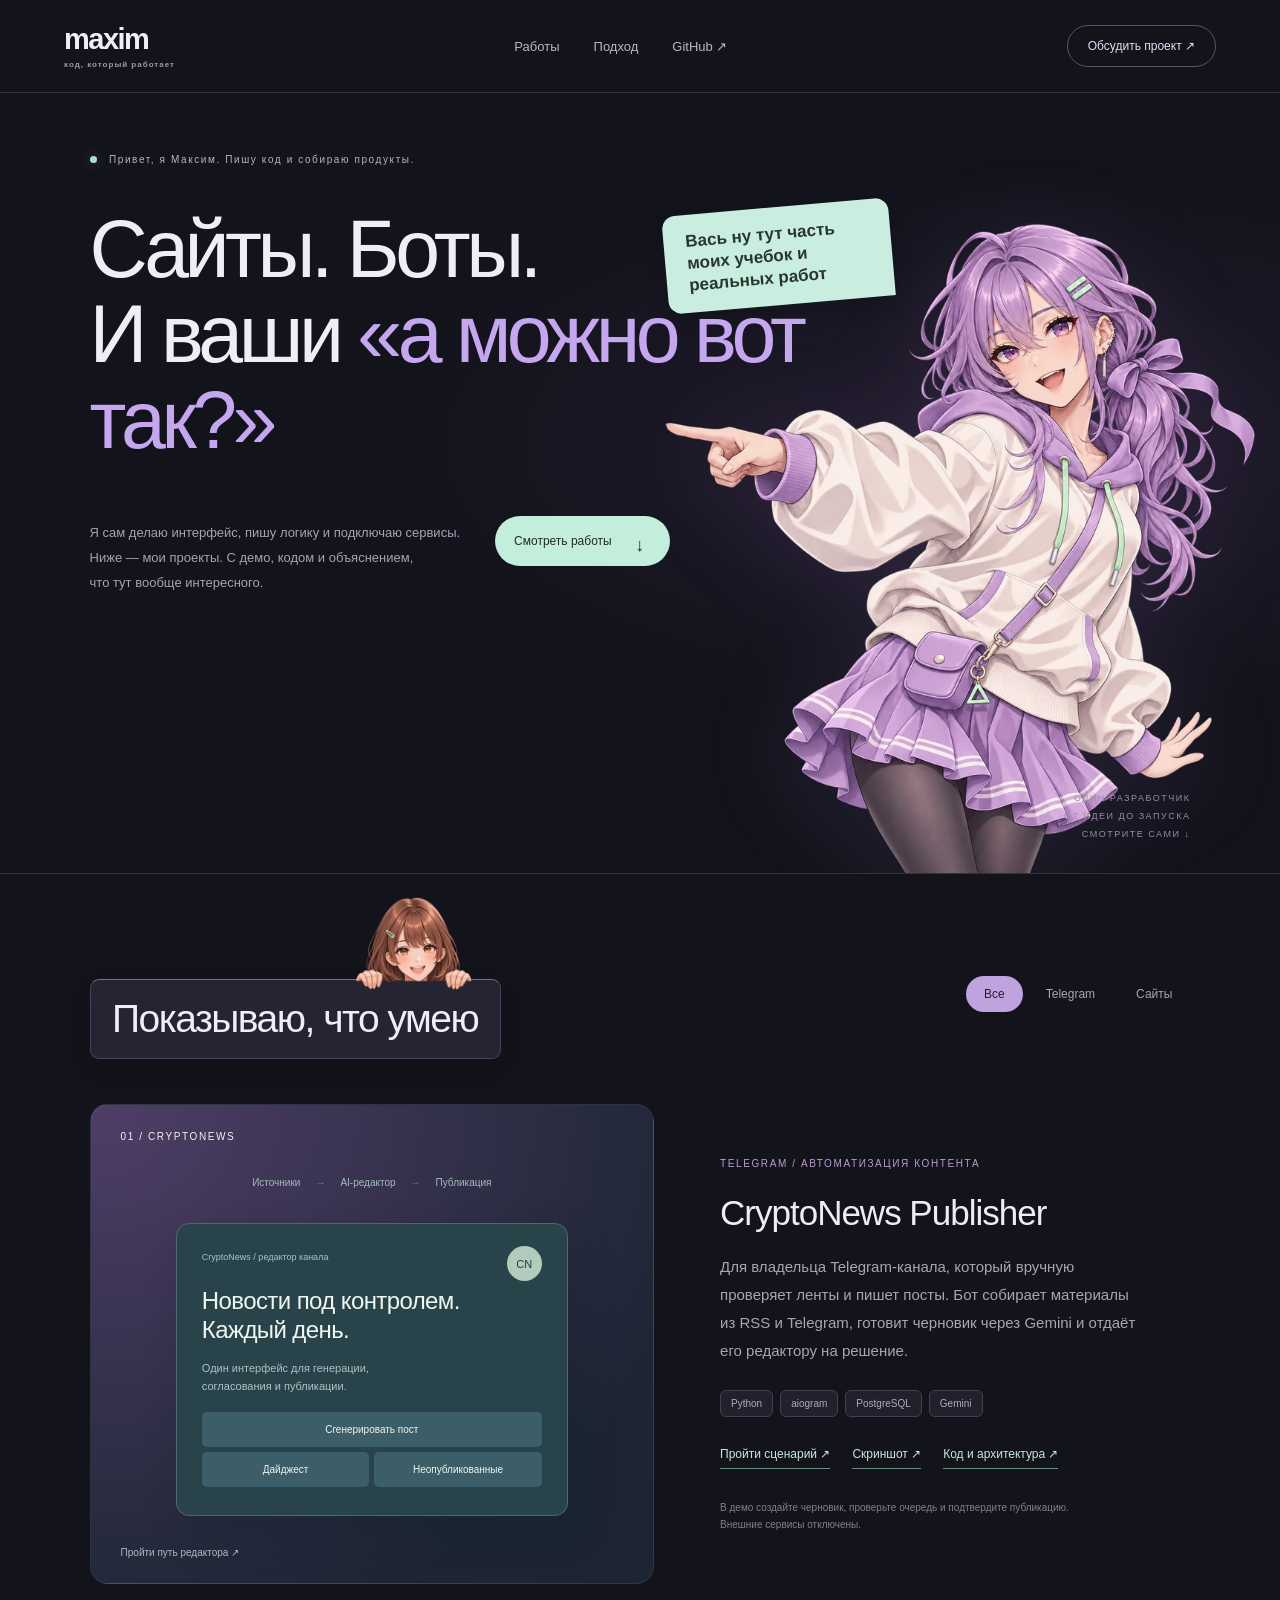
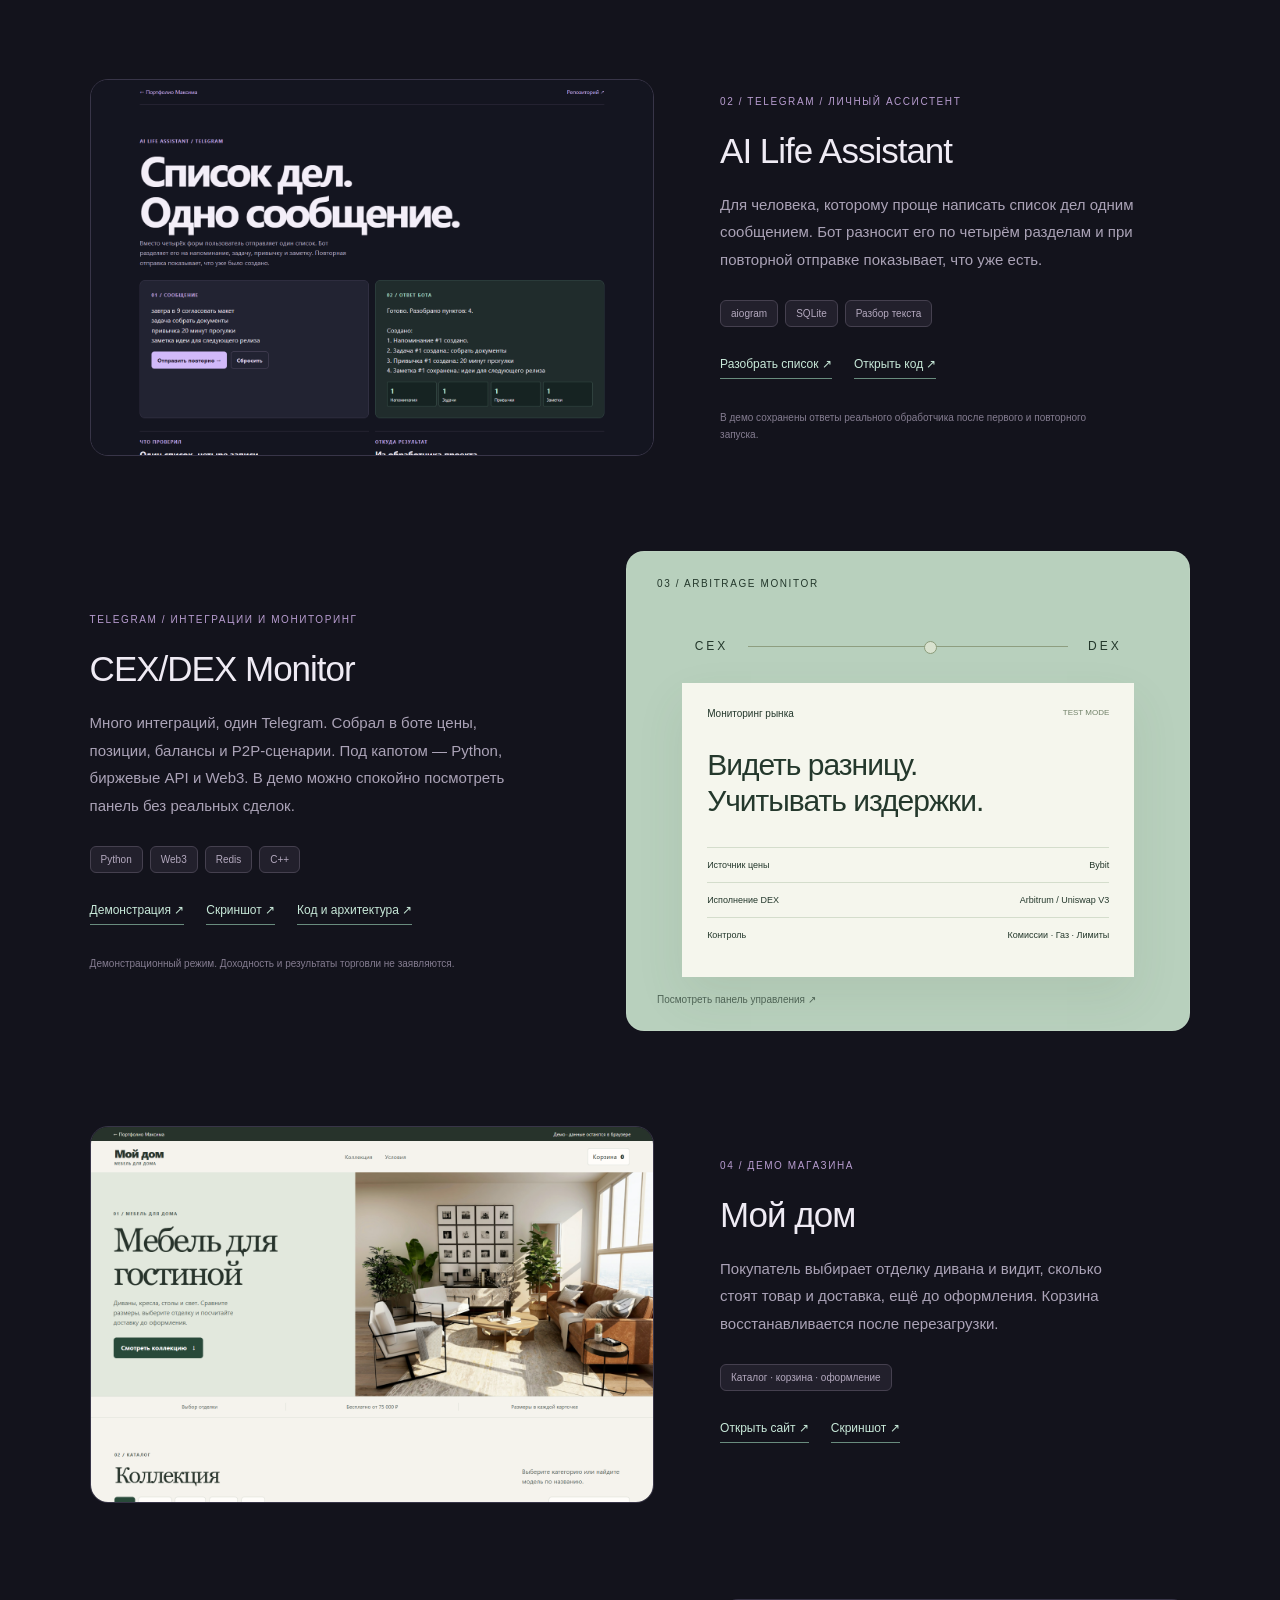
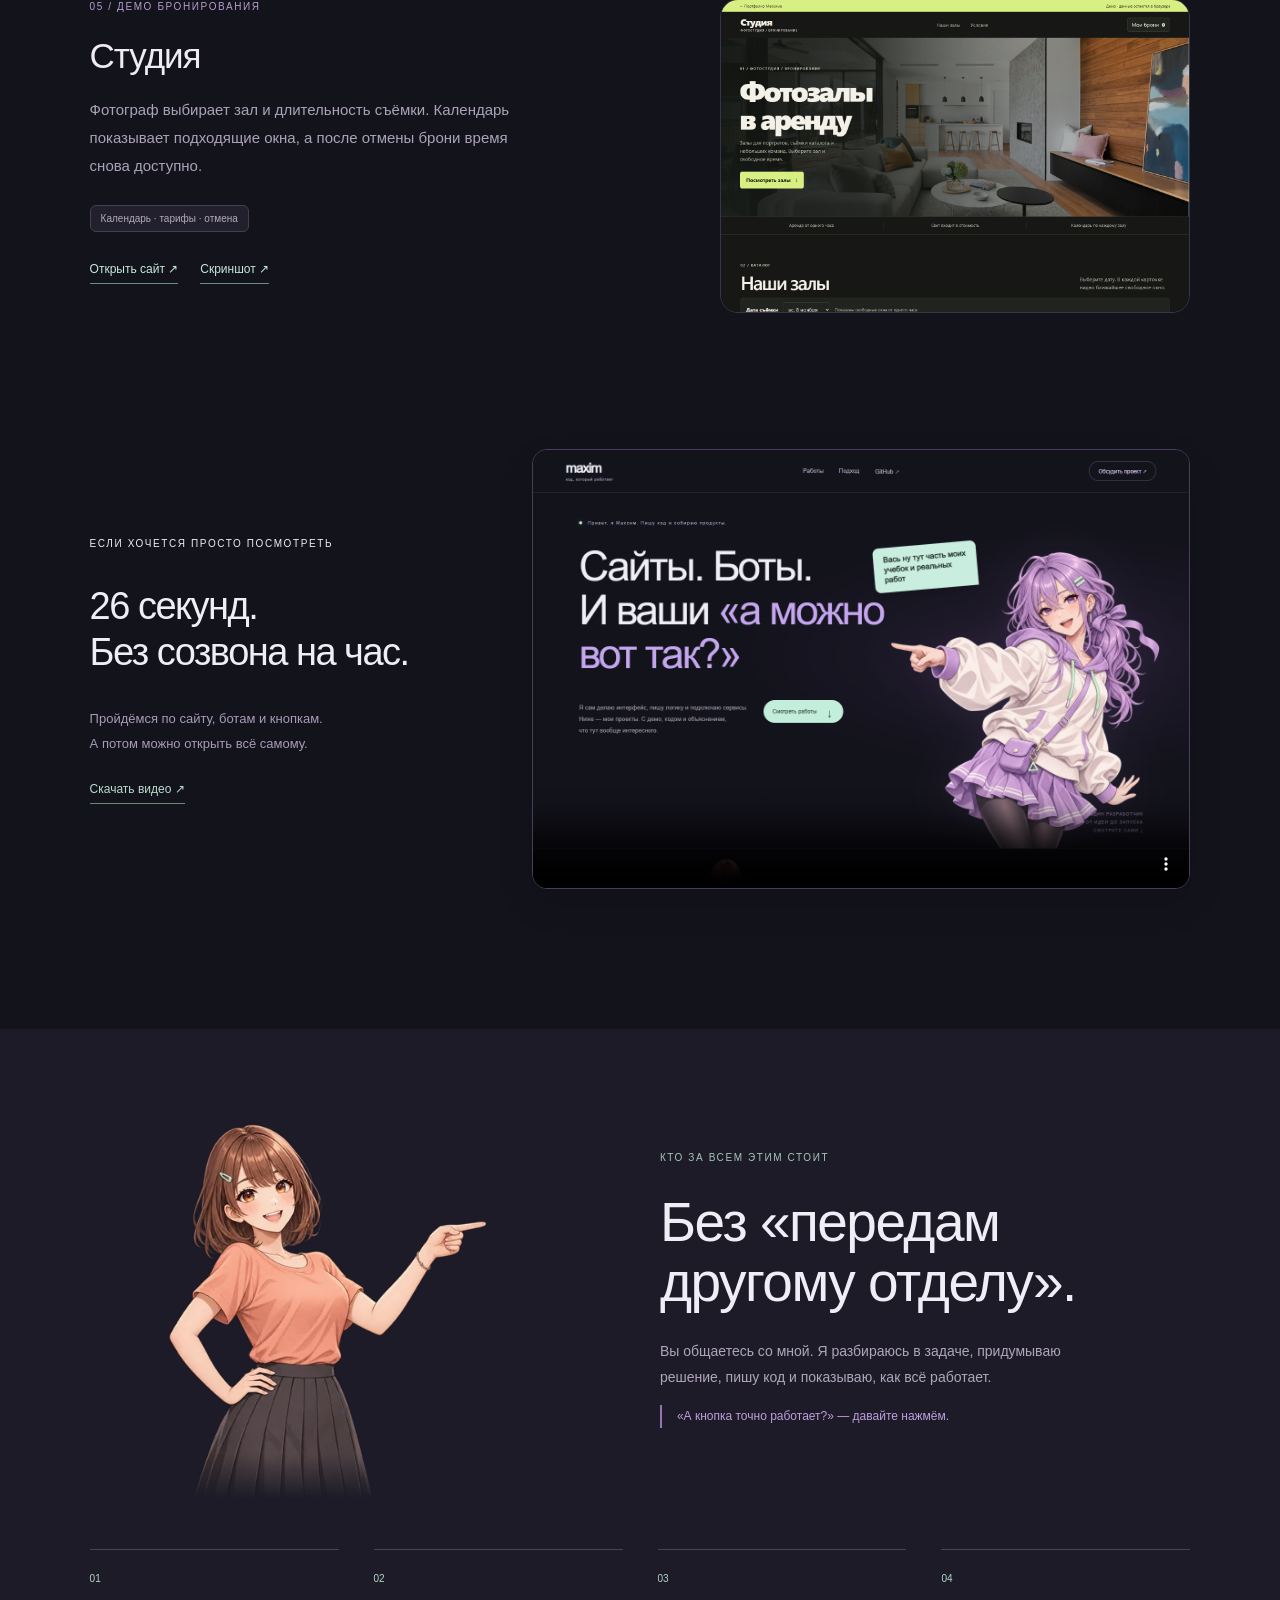
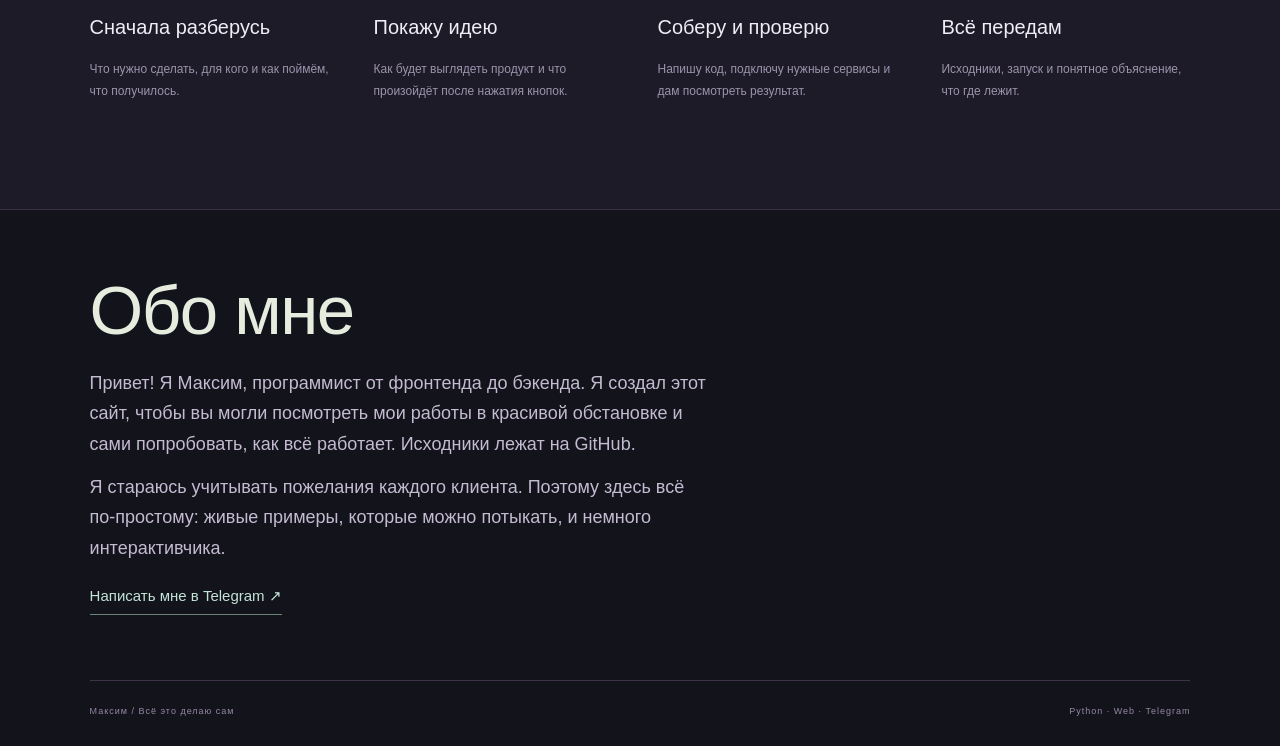
==== commit 38f76a70: "Serve lightweight responsive character illustrations" ====
--- a/index.html
+++ b/index.html
@@ -1,8 +1,8 @@
 <!doctype html>
 <html lang="ru"><head><meta charset="utf-8"><meta name="viewport" content="width=device-width,initial-scale=1"><meta name="description" content="Максим — сайты, веб-сервисы и Telegram-боты. Примеры интерфейсов, автоматизации и интеграций."><title>Максим — разработка цифровых продуктов</title><link rel="stylesheet" href="style.css"><link rel="stylesheet" href="personality.css?v=3"></head>
 <body><header><a class="brand" href="#">maxim<span>код, который работает</span></a><nav><a href="#work">Работы</a><a href="#approach">Подход</a><a href="https://github.com/Max0209-web" target="_blank" rel="noreferrer">GitHub ↗</a></nav><a class="contact" href="https://t.me/VCVCRVD">Обсудить проект ↗</a></header>
-<main><section class="hero"><div class="eyebrow"><span class="dot"></span> Привет, я Максим. Пишу код и собираю продукты.</div><h1>Сайты. Боты.<br>И ваши <em>«а можно вот так?»</em></h1><div class="hero-character"><div class="speech">Вась ну тут часть моих учебок и реальных работ</div><img src="assets/yuki-pointing.png" alt="Аниме-персонаж указывает на примеры работ" fetchpriority="high"></div><div class="hero-bottom"><p>Я сам делаю интерфейс, пишу логику и подключаю сервисы.<br> Ниже — мои проекты. С демо, кодом и объяснением,<br> что тут вообще интересного.</p><a class="round-link" href="#work">Смотреть работы <span>↓</span></a></div><div class="hero-index">ОДИН РАЗРАБОТЧИК<br>ОТ ИДЕИ ДО ЗАПУСКА<br>СМОТРИТЕ САМИ ↓</div></section>
-<section id="work" class="work"><div class="section-top"><div class="work-heading"><div class="peek" aria-hidden="true"><img src="assets/mika-grip.png" alt="" loading="lazy"></div><h2>Показываю, что умею</h2></div><div class="filters" aria-label="Фильтр работ"><button class="active" data-filter="all">Все</button><button data-filter="bot">Telegram</button><button data-filter="web">Сайты</button></div></div>
+<main><section class="hero"><div class="eyebrow"><span class="dot"></span> Привет, я Максим. Пишу код и собираю продукты.</div><h1>Сайты. Боты.<br>И ваши <em>«а можно вот так?»</em></h1><div class="hero-character"><div class="speech">Вась ну тут часть моих учебок и реальных работ</div><img src="assets/yuki-pointing-800.webp" alt="Аниме-персонаж указывает на примеры работ" width="1199" height="1312" decoding="async" srcset="assets/yuki-pointing-480.webp 480w, assets/yuki-pointing-800.webp 800w, assets/yuki-pointing-1200.webp 1200w" sizes="(max-width: 600px) 88vw, (max-width: 1050px) 480px, min(48vw, 700px)" fetchpriority="high"></div><div class="hero-bottom"><p>Я сам делаю интерфейс, пишу логику и подключаю сервисы.<br> Ниже — мои проекты. С демо, кодом и объяснением,<br> что тут вообще интересного.</p><a class="round-link" href="#work">Смотреть работы <span>↓</span></a></div><div class="hero-index">ОДИН РАЗРАБОТЧИК<br>ОТ ИДЕИ ДО ЗАПУСКА<br>СМОТРИТЕ САМИ ↓</div></section>
+<section id="work" class="work"><div class="section-top"><div class="work-heading"><div class="peek" aria-hidden="true"><img src="assets/mika-grip-320.webp" alt="" width="1568" height="1003" decoding="async" loading="lazy"></div><h2>Показываю, что умею</h2></div><div class="filters" aria-label="Фильтр работ"><button class="active" data-filter="all">Все</button><button data-filter="bot">Telegram</button><button data-filter="web">Сайты</button></div></div>
 <article class="project" data-type="bot"><a class="project-visual ink" href="demo.html?project=crypto"><div class="visual-label">01 / CRYPTONEWS</div><div class="mini-flow"><span>Источники</span><i>→</i><span>AI-редактор</span><i>→</i><span>Публикация</span></div><div class="mini-chat"><div class="chat-avatar">CN</div><small>CryptoNews / редактор канала</small><h3>Новости под контролем.<br>Каждый день.</h3><p>Один интерфейс для генерации,<br>согласования и публикации.</p><div class="mini-button">Сгенерировать пост</div><div class="mini-buttons"><span>Дайджест</span><span>Неопубликованные</span></div></div><span class="visual-footer">Пройти путь редактора ↗</span></a><div class="project-info"><div class="eyebrow">TELEGRAM / АВТОМАТИЗАЦИЯ КОНТЕНТА</div><h3>CryptoNews Publisher</h3><p>Для владельца Telegram-канала, который вручную проверяет ленты и пишет посты. Бот собирает материалы из RSS и Telegram, готовит черновик через Gemini и отдаёт его редактору на решение.</p><div class="tags"><span>Python</span><span>aiogram</span><span>PostgreSQL</span><span>Gemini</span></div><div class="project-actions"><a href="demo.html?project=crypto">Пройти сценарий ↗</a><a href="media/02-cryptonews.png" download>Скриншот ↗</a><a href="https://github.com/Max0209-web/cryptonews-publisher">Код и архитектура ↗</a></div><small>В демо создайте черновик, проверьте очередь и подтвердите публикацию. Внешние сервисы отключены.</small></div></article>
 <article class="project concept-card" data-type="bot">
   <a class="concept-image" href="life.html" aria-label="Открыть AI Life Assistant"><img src="media/life.png" alt="Разбор списка дел в AI Life Assistant" loading="lazy" width="1440" height="960"></a>
@@ -31,7 +31,7 @@
   </div>
 </article>
 <section class="watch"><div><div class="eyebrow">ЕСЛИ ХОЧЕТСЯ ПРОСТО ПОСМОТРЕТЬ</div><h2>26 секунд.<br>Без созвона на час.</h2><p>Пройдёмся по сайту, ботам и кнопкам.<br>А потом можно открыть всё самому.</p><a href="media/portfolio-walkthrough.mp4" download>Скачать видео ↗</a></div><video controls playsinline preload="none" poster="media/01-portfolio.png" aria-label="Короткая демонстрация проектов"><source src="media/portfolio-walkthrough.mp4" type="video/mp4"></video></section>
-</section><section class="approach" id="approach"><div class="about-lead"><div class="about-character"><img src="assets/mika-pointing.png" alt="Аниме-персонаж показывает на рассказ о разработчике" loading="lazy"></div><div><div class="eyebrow">КТО ЗА ВСЕМ ЭТИМ СТОИТ</div><h2>Без «передам<br>другому отделу».</h2><p>Вы общаетесь со мной. Я разбираюсь в задаче, придумываю решение, пишу код и показываю, как всё работает.</p><p class="aside-joke">«А кнопка точно работает?» — давайте нажмём.</p></div></div><div class="steps"><div><span>01</span><h3>Сначала разберусь</h3><p>Что нужно сделать, для кого и как поймём, что получилось.</p></div><div><span>02</span><h3>Покажу идею</h3><p>Как будет выглядеть продукт и что произойдёт после нажатия кнопок.</p></div><div><span>03</span><h3>Соберу и проверю</h3><p>Напишу код, подключу нужные сервисы и дам посмотреть результат.</p></div><div><span>04</span><h3>Всё передам</h3><p>Исходники, запуск и понятное объяснение, что где лежит.</p></div></div></section><footer><h2>Обо мне</h2>
+</section><section class="approach" id="approach"><div class="about-lead"><div class="about-character"><img src="assets/mika-pointing-400.webp" alt="Аниме-персонаж показывает на рассказ о разработчике" width="1024" height="1536" decoding="async" srcset="assets/mika-pointing-400.webp 400w, assets/mika-pointing-720.webp 720w" sizes="(max-width: 800px) 230px, 330px" loading="lazy"></div><div><div class="eyebrow">КТО ЗА ВСЕМ ЭТИМ СТОИТ</div><h2>Без «передам<br>другому отделу».</h2><p>Вы общаетесь со мной. Я разбираюсь в задаче, придумываю решение, пишу код и показываю, как всё работает.</p><p class="aside-joke">«А кнопка точно работает?» — давайте нажмём.</p></div></div><div class="steps"><div><span>01</span><h3>Сначала разберусь</h3><p>Что нужно сделать, для кого и как поймём, что получилось.</p></div><div><span>02</span><h3>Покажу идею</h3><p>Как будет выглядеть продукт и что произойдёт после нажатия кнопок.</p></div><div><span>03</span><h3>Соберу и проверю</h3><p>Напишу код, подключу нужные сервисы и дам посмотреть результат.</p></div><div><span>04</span><h3>Всё передам</h3><p>Исходники, запуск и понятное объяснение, что где лежит.</p></div></div></section><footer><h2>Обо мне</h2>
 <div class="footer-about">
   <p>Привет! Я Максим, программист от фронтенда до бэкенда. Я создал этот сайт, чтобы вы могли посмотреть мои работы в красивой обстановке и сами попробовать, как всё работает. Исходники лежат на GitHub.</p>
   <p>Я стараюсь учитывать пожелания каждого клиента. Поэтому здесь всё по-простому: живые примеры, которые можно потыкать, и немного интерактивчика.</p>
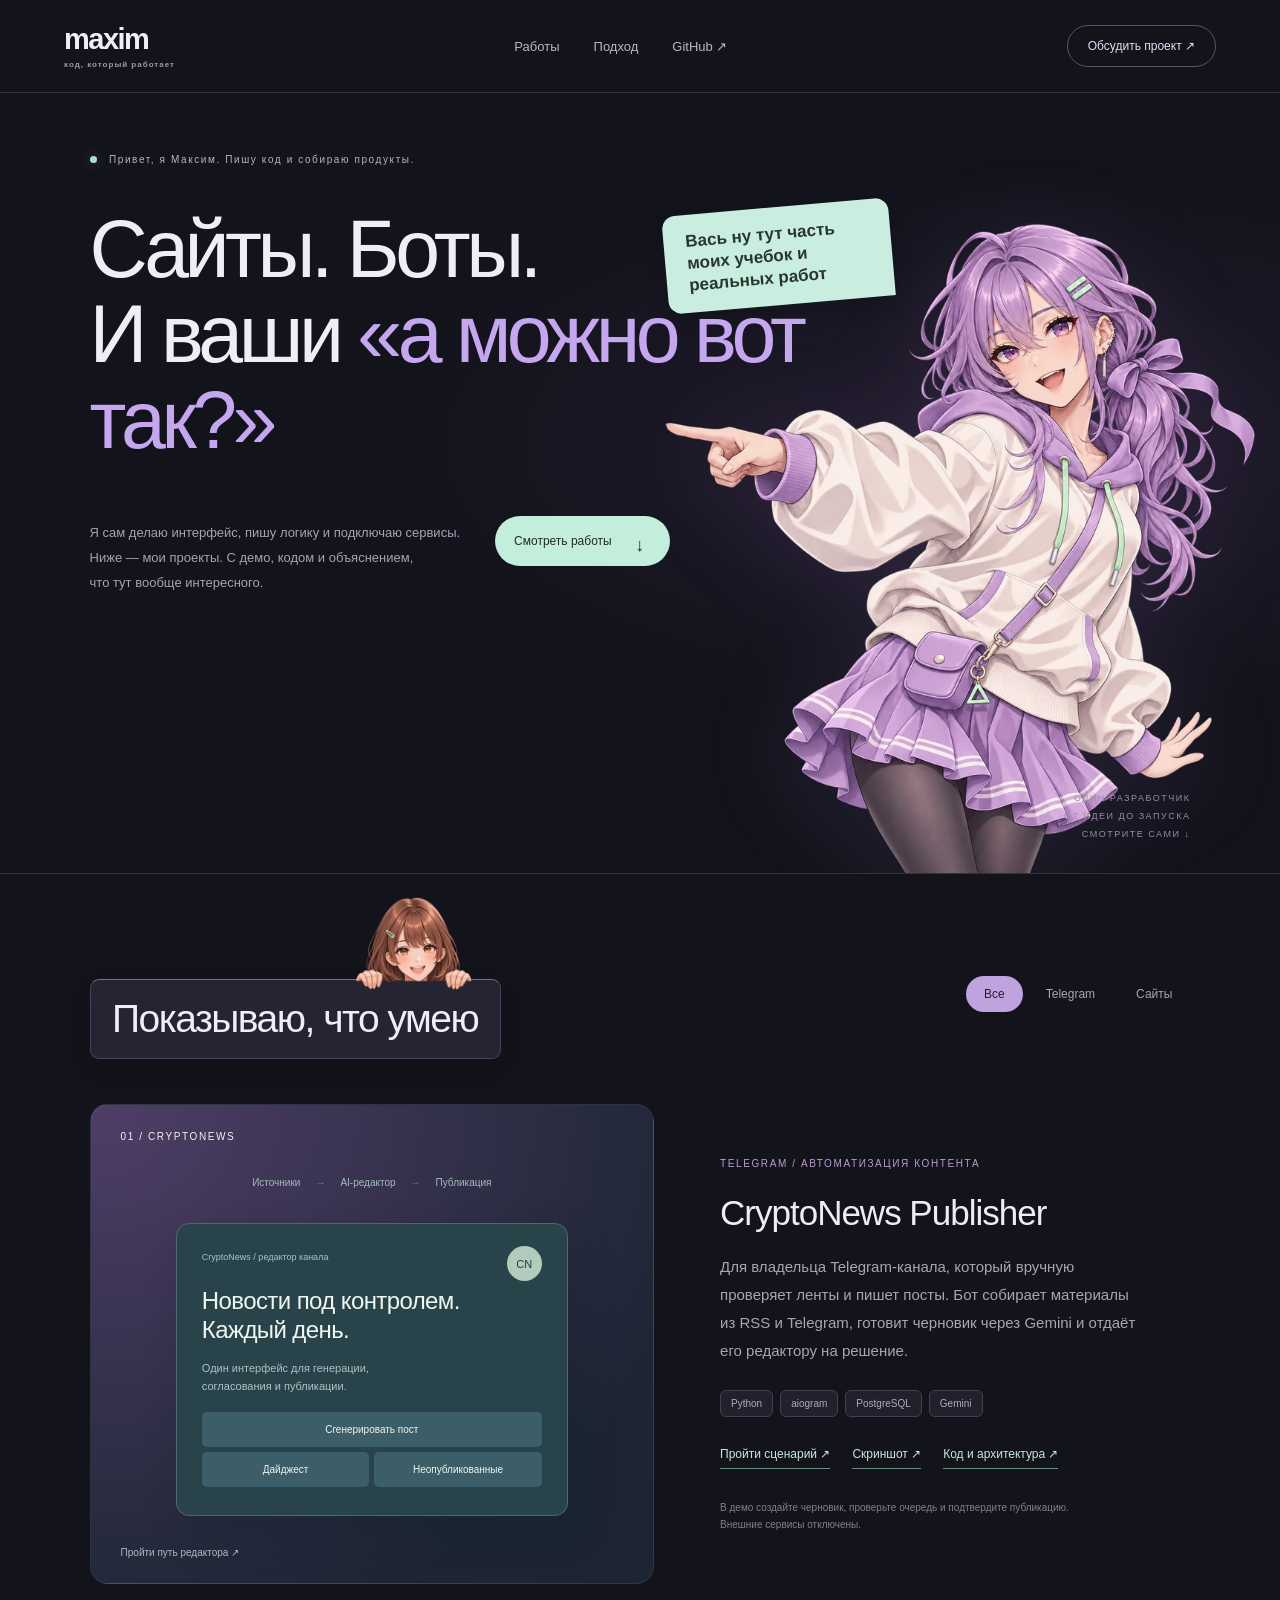
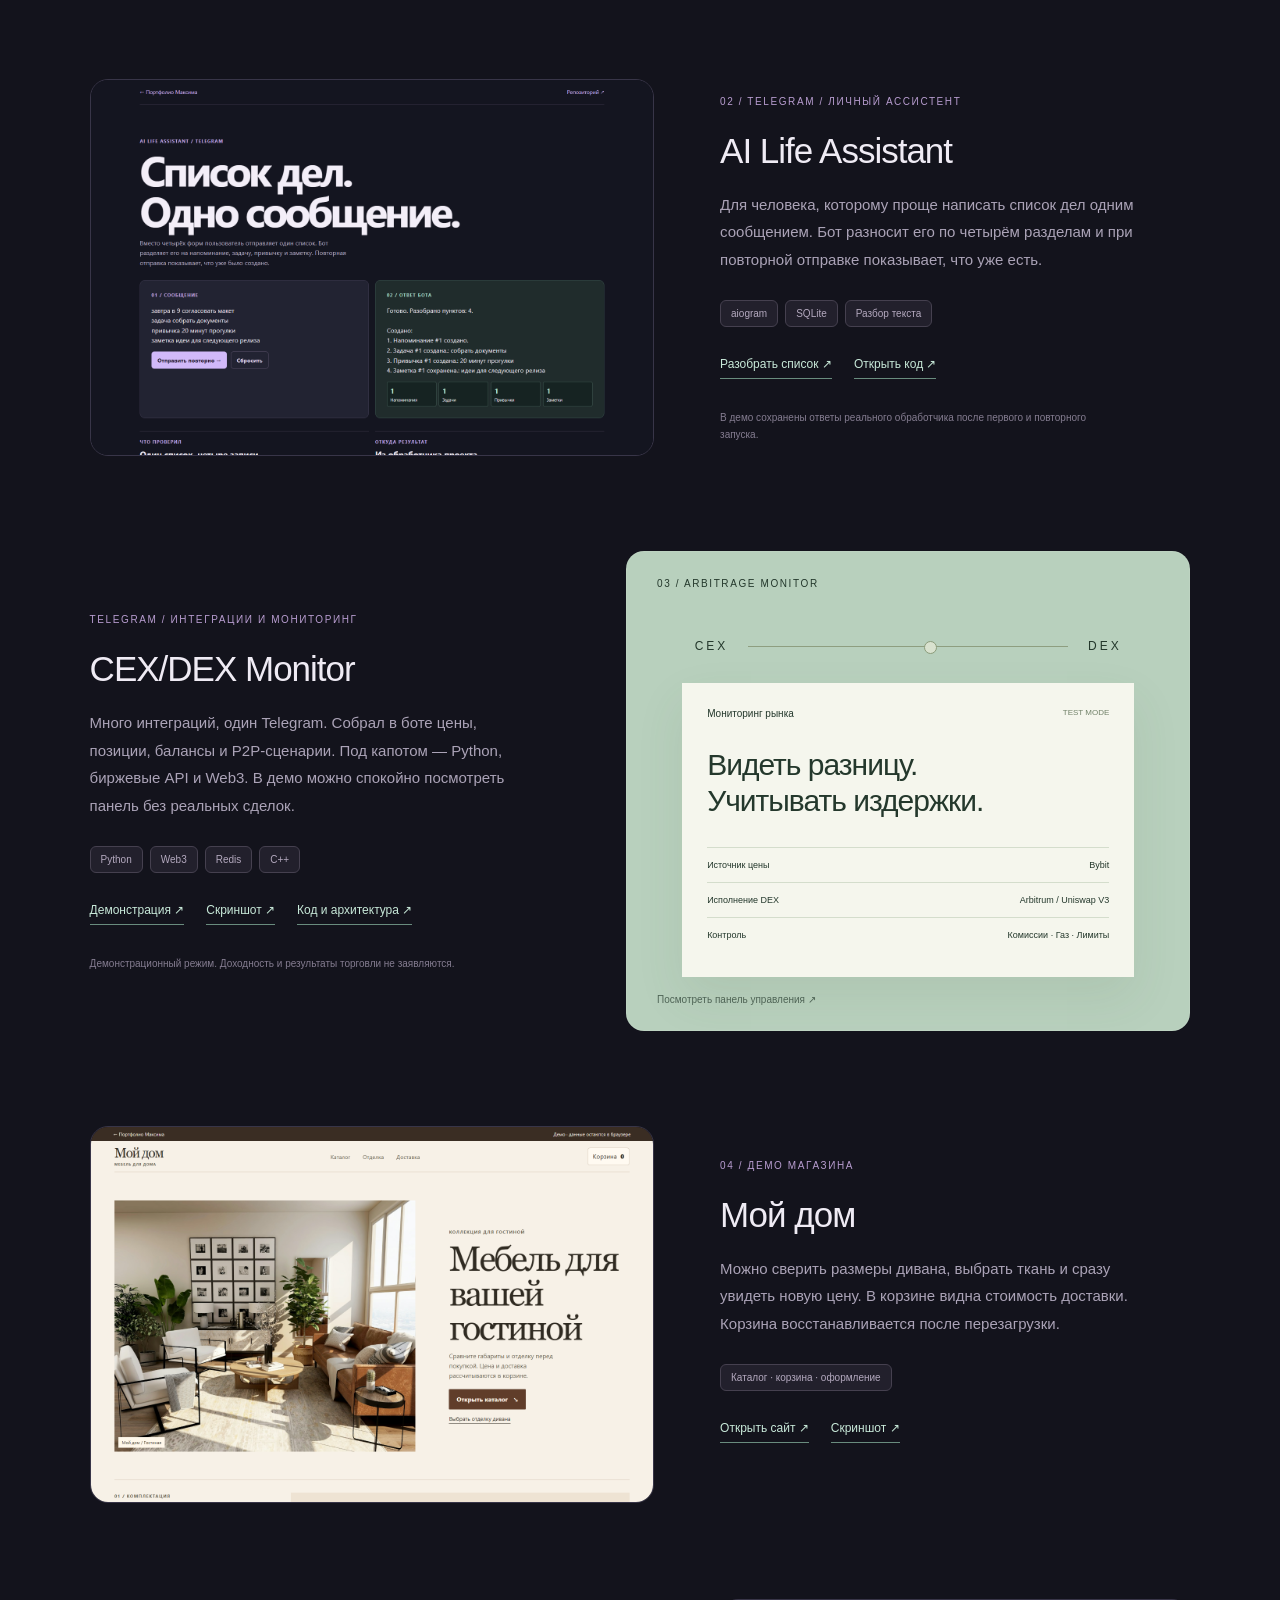
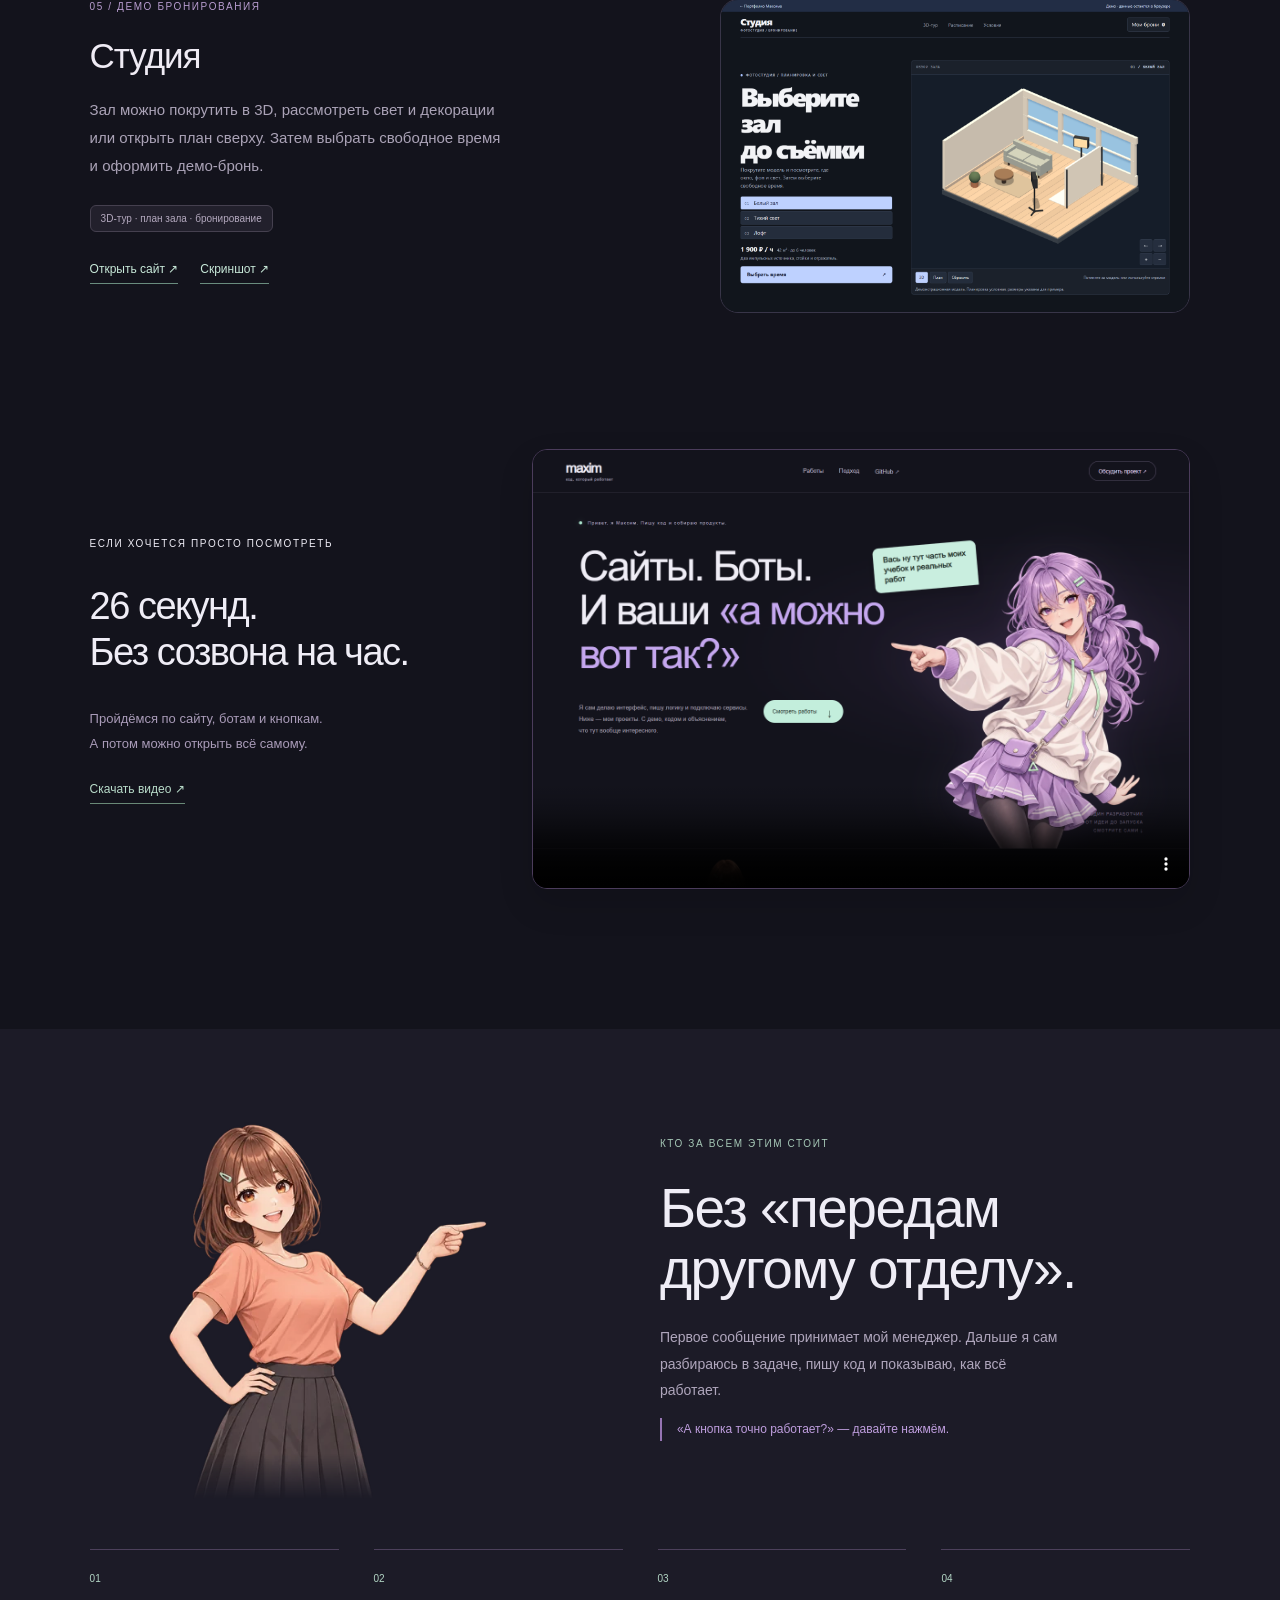
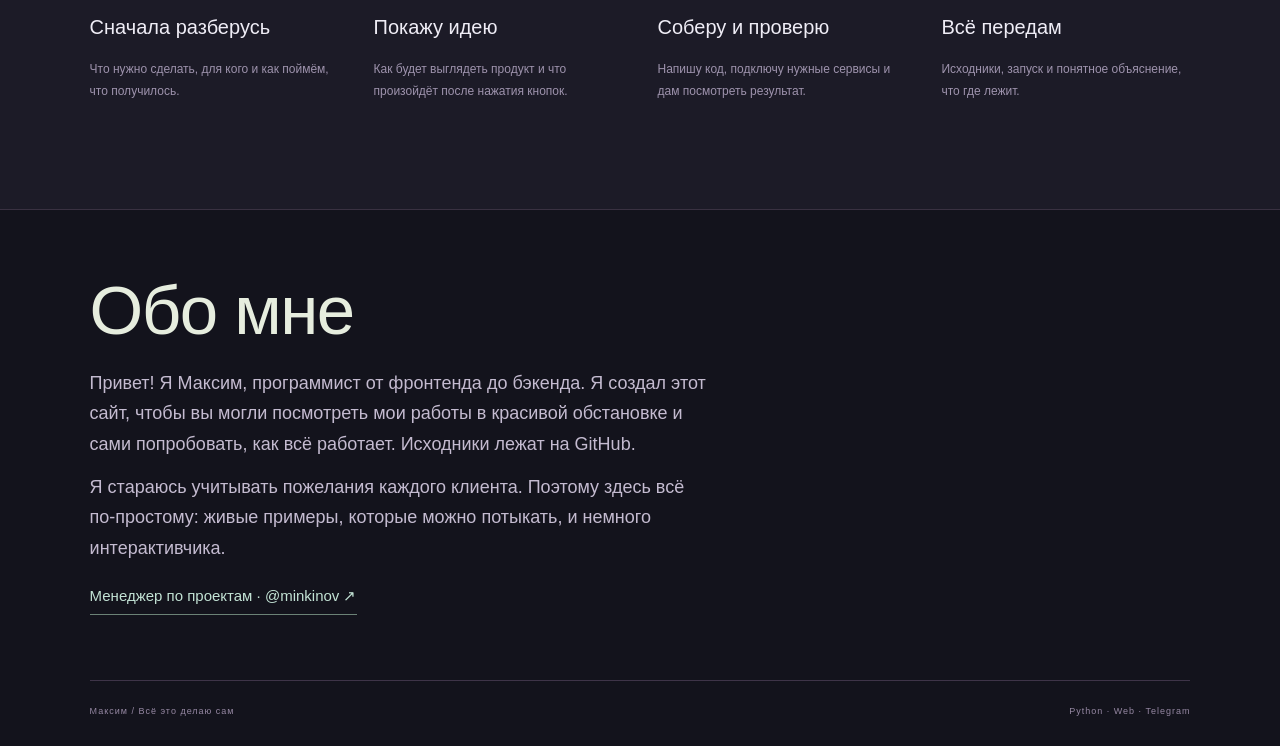
==== commit e2dfc7aa: "Give portfolio demos distinct layouts and add studio 3D tour" ====
--- a/index.html
+++ b/index.html
@@ -1,7 +1,7 @@
 <!doctype html>
-<html lang="ru"><head><meta charset="utf-8"><meta name="viewport" content="width=device-width,initial-scale=1"><meta name="description" content="Максим — сайты, веб-сервисы и Telegram-боты. Примеры интерфейсов, автоматизации и интеграций."><title>Максим — разработка цифровых продуктов</title><link rel="stylesheet" href="style.css"><link rel="stylesheet" href="personality.css?v=3"></head>
-<body><header><a class="brand" href="#">maxim<span>код, который работает</span></a><nav><a href="#work">Работы</a><a href="#approach">Подход</a><a href="https://github.com/Max0209-web" target="_blank" rel="noreferrer">GitHub ↗</a></nav><a class="contact" href="https://t.me/VCVCRVD">Обсудить проект ↗</a></header>
-<main><section class="hero"><div class="eyebrow"><span class="dot"></span> Привет, я Максим. Пишу код и собираю продукты.</div><h1>Сайты. Боты.<br>И ваши <em>«а можно вот так?»</em></h1><div class="hero-character"><div class="speech">Вась ну тут часть моих учебок и реальных работ</div><img src="assets/yuki-pointing-800.webp" alt="Аниме-персонаж указывает на примеры работ" width="1199" height="1312" decoding="async" srcset="assets/yuki-pointing-480.webp 480w, assets/yuki-pointing-800.webp 800w, assets/yuki-pointing-1200.webp 1200w" sizes="(max-width: 600px) 88vw, (max-width: 1050px) 480px, min(48vw, 700px)" fetchpriority="high"></div><div class="hero-bottom"><p>Я сам делаю интерфейс, пишу логику и подключаю сервисы.<br> Ниже — мои проекты. С демо, кодом и объяснением,<br> что тут вообще интересного.</p><a class="round-link" href="#work">Смотреть работы <span>↓</span></a></div><div class="hero-index">ОДИН РАЗРАБОТЧИК<br>ОТ ИДЕИ ДО ЗАПУСКА<br>СМОТРИТЕ САМИ ↓</div></section>
+<html lang="ru"><head><meta charset="utf-8"><meta name="viewport" content="width=device-width,initial-scale=1"><meta name="description" content="Максим — сайты, веб-сервисы и Telegram-боты. Примеры интерфейсов, автоматизации и интеграций."><title>Максим — разработка цифровых продуктов</title><link rel="stylesheet" href="style.css"><link rel="stylesheet" href="personality.css?v=4"></head>
+<body><header><a class="brand" href="#">maxim<span>код, который работает</span></a><nav><a href="#work">Работы</a><a href="#approach">Подход</a><a href="https://github.com/Max0209-web" target="_blank" rel="noreferrer">GitHub ↗</a></nav><a class="contact" aria-label="Обсудить проект с менеджером" href="https://t.me/minkinov">Обсудить проект ↗</a></header>
+<main><section class="hero"><div class="eyebrow"><span class="dot"></span> Привет, я Максим. Пишу код и собираю продукты.</div><h1>Сайты. Боты.<br>И ваши <em>«а можно вот так?»</em></h1><div class="hero-character"><div class="speech">Вась ну тут часть моих учебок и реальных работ</div><img src="assets/yuki-pointing-800.webp" alt="Аниме-персонаж указывает на примеры работ" width="1199" height="1312" decoding="async" srcset="assets/yuki-pointing-480.webp 480w, assets/yuki-pointing-800.webp 800w, assets/yuki-pointing-1200.webp 1200w" sizes="(max-width: 600px) 88vw, (max-width: 1050px) 480px, min(48vw, 700px)" fetchpriority="high"></div><div class="hero-bottom"><p>Я сам делаю интерфейс, пишу логику и подключаю сервисы.<br> Ниже — мои проекты. С демо, кодом и объяснением,<br> что тут вообще интересного.</p><a class="round-link" href="#work">Смотреть работы <span>↓</span></a><a class="hero-manager" href="https://t.me/minkinov">Менеджер · @minkinov ↗</a></div><div class="hero-index">ОДИН РАЗРАБОТЧИК<br>ОТ ИДЕИ ДО ЗАПУСКА<br>СМОТРИТЕ САМИ ↓</div></section>
 <section id="work" class="work"><div class="section-top"><div class="work-heading"><div class="peek" aria-hidden="true"><img src="assets/mika-grip-320.webp" alt="" width="1568" height="1003" decoding="async" loading="lazy"></div><h2>Показываю, что умею</h2></div><div class="filters" aria-label="Фильтр работ"><button class="active" data-filter="all">Все</button><button data-filter="bot">Telegram</button><button data-filter="web">Сайты</button></div></div>
 <article class="project" data-type="bot"><a class="project-visual ink" href="demo.html?project=crypto"><div class="visual-label">01 / CRYPTONEWS</div><div class="mini-flow"><span>Источники</span><i>→</i><span>AI-редактор</span><i>→</i><span>Публикация</span></div><div class="mini-chat"><div class="chat-avatar">CN</div><small>CryptoNews / редактор канала</small><h3>Новости под контролем.<br>Каждый день.</h3><p>Один интерфейс для генерации,<br>согласования и публикации.</p><div class="mini-button">Сгенерировать пост</div><div class="mini-buttons"><span>Дайджест</span><span>Неопубликованные</span></div></div><span class="visual-footer">Пройти путь редактора ↗</span></a><div class="project-info"><div class="eyebrow">TELEGRAM / АВТОМАТИЗАЦИЯ КОНТЕНТА</div><h3>CryptoNews Publisher</h3><p>Для владельца Telegram-канала, который вручную проверяет ленты и пишет посты. Бот собирает материалы из RSS и Telegram, готовит черновик через Gemini и отдаёт его редактору на решение.</p><div class="tags"><span>Python</span><span>aiogram</span><span>PostgreSQL</span><span>Gemini</span></div><div class="project-actions"><a href="demo.html?project=crypto">Пройти сценарий ↗</a><a href="media/02-cryptonews.png" download>Скриншот ↗</a><a href="https://github.com/Max0209-web/cryptonews-publisher">Код и архитектура ↗</a></div><small>В демо создайте черновик, проверьте очередь и подтвердите публикацию. Внешние сервисы отключены.</small></div></article>
 <article class="project concept-card" data-type="bot">
@@ -18,22 +18,22 @@
 <article class="project reverse" data-type="bot"><a class="project-visual moss" href="demo.html?project=arbitrage"><div class="visual-label">03 / ARBITRAGE MONITOR</div><div class="market-pair"><span>CEX</span><div class="market-line"></div><span>DEX</span></div><div class="monitor"><div class="monitor-top">Мониторинг рынка <span>TEST MODE</span></div><div class="monitor-value">Видеть разницу.<br>Учитывать издержки.</div><div class="monitor-table"><p><span>Источник цены</span><span>Bybit</span></p><p><span>Исполнение DEX</span><span>Arbitrum / Uniswap V3</span></p><p><span>Контроль</span><span>Комиссии · Газ · Лимиты</span></p></div></div><span class="visual-footer">Посмотреть панель управления ↗</span></a><div class="project-info"><div class="eyebrow">TELEGRAM / ИНТЕГРАЦИИ И МОНИТОРИНГ</div><h3>CEX/DEX Monitor</h3><p>Много интеграций, один Telegram. Собрал в боте цены, позиции, балансы и P2P-сценарии. Под капотом — Python, биржевые API и Web3. В демо можно спокойно посмотреть панель без реальных сделок.</p><div class="tags"><span>Python</span><span>Web3</span><span>Redis</span><span>C++</span></div><div class="project-actions"><a href="demo.html?project=arbitrage">Демонстрация ↗</a><a href="media/03-arbitrage.png" download>Скриншот ↗</a><a href="https://github.com/Max0209-web/cex-dex-arbitrage-monitor">Код и архитектура ↗</a></div><small>Демонстрационный режим. Доходность и результаты торговли не заявляются.</small></div></article>
 
 <article class="project concept-card" data-type="web">
-  <a class="concept-image" href="products/nord.html" aria-label="Открыть магазин «Мой дом»"><img src="media/nord.png" alt="Скриншот сайта Мой дом" loading="lazy" width="1440" height="960"></a>
-  <div class="project-info"><div class="eyebrow">04 / ДЕМО МАГАЗИНА</div><h3>Мой дом</h3><p>Покупатель выбирает отделку дивана и видит, сколько стоят товар и доставка, ещё до оформления. Корзина восстанавливается после перезагрузки.</p>
-    <div class="tags"><span>Каталог · корзина · оформление</span></div><div class="project-actions"><a href="products/nord.html">Открыть сайт ↗</a><a href="media/nord.png" download>Скриншот ↗</a></div>
+  <a class="concept-image" href="products/nord.html" aria-label="Открыть магазин «Мой дом»"><img src="media/nord.png?v=2" alt="Скриншот сайта Мой дом" loading="lazy" width="1440" height="960"></a>
+  <div class="project-info"><div class="eyebrow">04 / ДЕМО МАГАЗИНА</div><h3>Мой дом</h3><p>Можно сверить размеры дивана, выбрать ткань и сразу увидеть новую цену. В корзине видна стоимость доставки. Корзина восстанавливается после перезагрузки.</p>
+    <div class="tags"><span>Каталог · корзина · оформление</span></div><div class="project-actions"><a href="products/nord.html">Открыть сайт ↗</a><a href="media/nord.png?v=2" download>Скриншот ↗</a></div>
   </div>
 </article>
 
 <article class="project concept-card" data-type="web">
-  <a class="concept-image" href="products/kadr.html" aria-label="Открыть демо «Студия»"><img src="media/kadr.png" alt="Скриншот сайта Студия" loading="lazy" width="1440" height="960"></a>
-  <div class="project-info"><div class="eyebrow">05 / ДЕМО БРОНИРОВАНИЯ</div><h3>Студия</h3><p>Фотограф выбирает зал и длительность съёмки. Календарь показывает подходящие окна, а после отмены брони время снова доступно.</p>
-    <div class="tags"><span>Календарь · тарифы · отмена</span></div><div class="project-actions"><a href="products/kadr.html">Открыть сайт ↗</a><a href="media/kadr.png" download>Скриншот ↗</a></div>
+  <a class="concept-image" href="products/kadr.html" aria-label="Открыть демо «Студия»"><img src="media/kadr.png?v=2" alt="Скриншот сайта Студия" loading="lazy" width="1440" height="960"></a>
+  <div class="project-info"><div class="eyebrow">05 / ДЕМО БРОНИРОВАНИЯ</div><h3>Студия</h3><p>Зал можно покрутить в 3D, рассмотреть свет и декорации или открыть план сверху. Затем выбрать свободное время и оформить демо-бронь.</p>
+    <div class="tags"><span>3D-тур · план зала · бронирование</span></div><div class="project-actions"><a href="products/kadr.html">Открыть сайт ↗</a><a href="media/kadr.png?v=2" download>Скриншот ↗</a></div>
   </div>
 </article>
-<section class="watch"><div><div class="eyebrow">ЕСЛИ ХОЧЕТСЯ ПРОСТО ПОСМОТРЕТЬ</div><h2>26 секунд.<br>Без созвона на час.</h2><p>Пройдёмся по сайту, ботам и кнопкам.<br>А потом можно открыть всё самому.</p><a href="media/portfolio-walkthrough.mp4" download>Скачать видео ↗</a></div><video controls playsinline preload="none" poster="media/01-portfolio.png" aria-label="Короткая демонстрация проектов"><source src="media/portfolio-walkthrough.mp4" type="video/mp4"></video></section>
-</section><section class="approach" id="approach"><div class="about-lead"><div class="about-character"><img src="assets/mika-pointing-400.webp" alt="Аниме-персонаж показывает на рассказ о разработчике" width="1024" height="1536" decoding="async" srcset="assets/mika-pointing-400.webp 400w, assets/mika-pointing-720.webp 720w" sizes="(max-width: 800px) 230px, 330px" loading="lazy"></div><div><div class="eyebrow">КТО ЗА ВСЕМ ЭТИМ СТОИТ</div><h2>Без «передам<br>другому отделу».</h2><p>Вы общаетесь со мной. Я разбираюсь в задаче, придумываю решение, пишу код и показываю, как всё работает.</p><p class="aside-joke">«А кнопка точно работает?» — давайте нажмём.</p></div></div><div class="steps"><div><span>01</span><h3>Сначала разберусь</h3><p>Что нужно сделать, для кого и как поймём, что получилось.</p></div><div><span>02</span><h3>Покажу идею</h3><p>Как будет выглядеть продукт и что произойдёт после нажатия кнопок.</p></div><div><span>03</span><h3>Соберу и проверю</h3><p>Напишу код, подключу нужные сервисы и дам посмотреть результат.</p></div><div><span>04</span><h3>Всё передам</h3><p>Исходники, запуск и понятное объяснение, что где лежит.</p></div></div></section><footer><h2>Обо мне</h2>
+<section class="watch"><div><div class="eyebrow">ЕСЛИ ХОЧЕТСЯ ПРОСТО ПОСМОТРЕТЬ</div><h2>26 секунд.<br>Без созвона на час.</h2><p>Пройдёмся по сайту, ботам и кнопкам.<br>А потом можно открыть всё самому.</p><a href="media/portfolio-walkthrough.mp4?v=2" download>Скачать видео ↗</a></div><video controls playsinline preload="none" poster="media/01-portfolio.png" aria-label="Короткая демонстрация проектов"><source src="media/portfolio-walkthrough.mp4?v=2" type="video/mp4"></video></section>
+</section><section class="approach" id="approach"><div class="about-lead"><div class="about-character"><img src="assets/mika-pointing-400.webp" alt="Аниме-персонаж показывает на рассказ о разработчике" width="1024" height="1536" decoding="async" srcset="assets/mika-pointing-400.webp 400w, assets/mika-pointing-720.webp 720w" sizes="(max-width: 800px) 230px, 330px" loading="lazy"></div><div><div class="eyebrow">КТО ЗА ВСЕМ ЭТИМ СТОИТ</div><h2>Без «передам<br>другому отделу».</h2><p>Первое сообщение принимает мой менеджер. Дальше я сам разбираюсь в задаче, пишу код и показываю, как всё работает.</p><p class="aside-joke">«А кнопка точно работает?» — давайте нажмём.</p></div></div><div class="steps"><div><span>01</span><h3>Сначала разберусь</h3><p>Что нужно сделать, для кого и как поймём, что получилось.</p></div><div><span>02</span><h3>Покажу идею</h3><p>Как будет выглядеть продукт и что произойдёт после нажатия кнопок.</p></div><div><span>03</span><h3>Соберу и проверю</h3><p>Напишу код, подключу нужные сервисы и дам посмотреть результат.</p></div><div><span>04</span><h3>Всё передам</h3><p>Исходники, запуск и понятное объяснение, что где лежит.</p></div></div></section><footer><h2>Обо мне</h2>
 <div class="footer-about">
   <p>Привет! Я Максим, программист от фронтенда до бэкенда. Я создал этот сайт, чтобы вы могли посмотреть мои работы в красивой обстановке и сами попробовать, как всё работает. Исходники лежат на GitHub.</p>
   <p>Я стараюсь учитывать пожелания каждого клиента. Поэтому здесь всё по-простому: живые примеры, которые можно потыкать, и немного интерактивчика.</p>
 </div>
-<a href="https://t.me/VCVCRVD">Написать мне в Telegram ↗</a><div class="footer-bottom"><span>Максим / Всё это делаю сам</span><span>Python · Web · Telegram</span></div></footer></main><script src="app.js"></script></body></html>
+<a href="https://t.me/minkinov">Менеджер по проектам · @minkinov ↗</a><div class="footer-bottom"><span>Максим / Всё это делаю сам</span><span>Python · Web · Telegram</span></div></footer></main><script src="app.js"></script></body></html>
--- a/personality.css
+++ b/personality.css
@@ -162,3 +162,6 @@
 }
 .footer-about p { margin: 0 0 12px; }
 footer h2 { margin: 0 0 20px; }
+
+.hero-manager { display: none; width: fit-content; color: #c3ebdc; font-size: .85rem; text-underline-offset: .25em; }
+@media (max-width: 800px) { .hero-manager { display: block; margin-block-start: 12px; } }
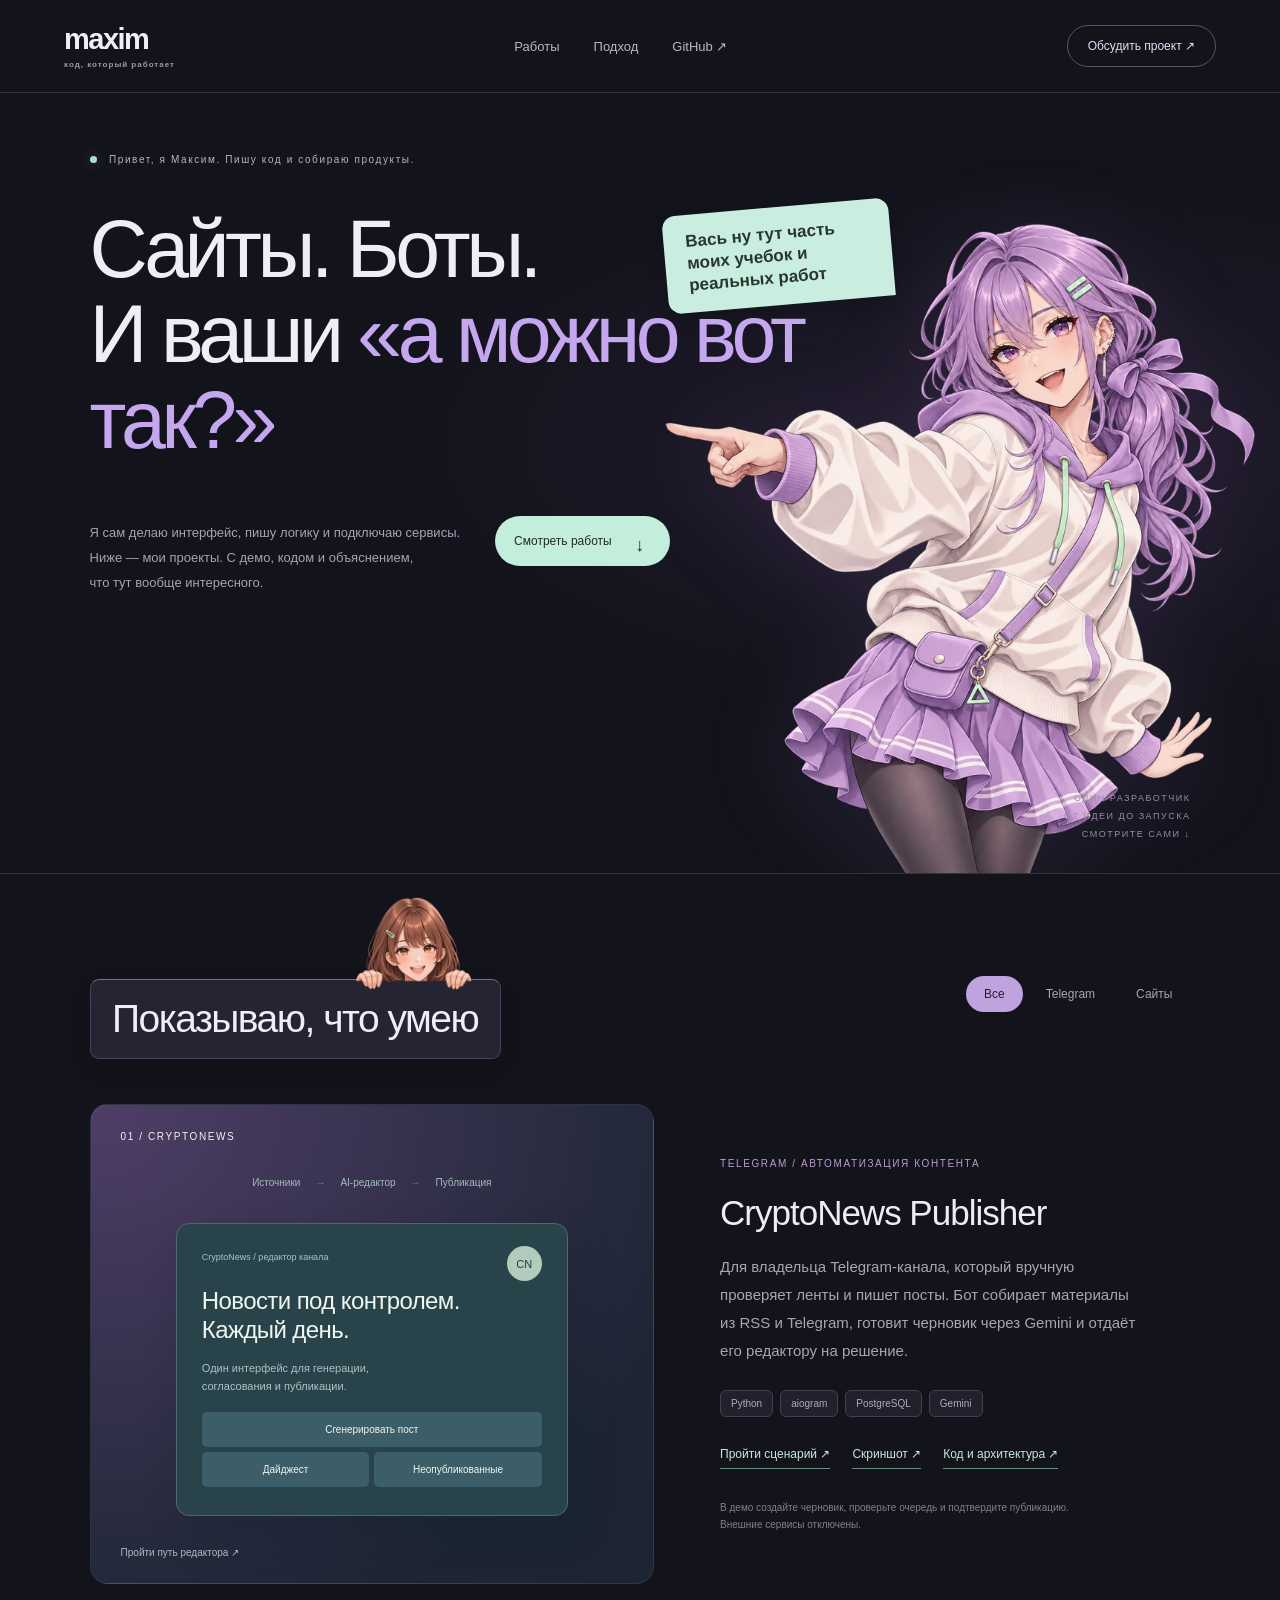
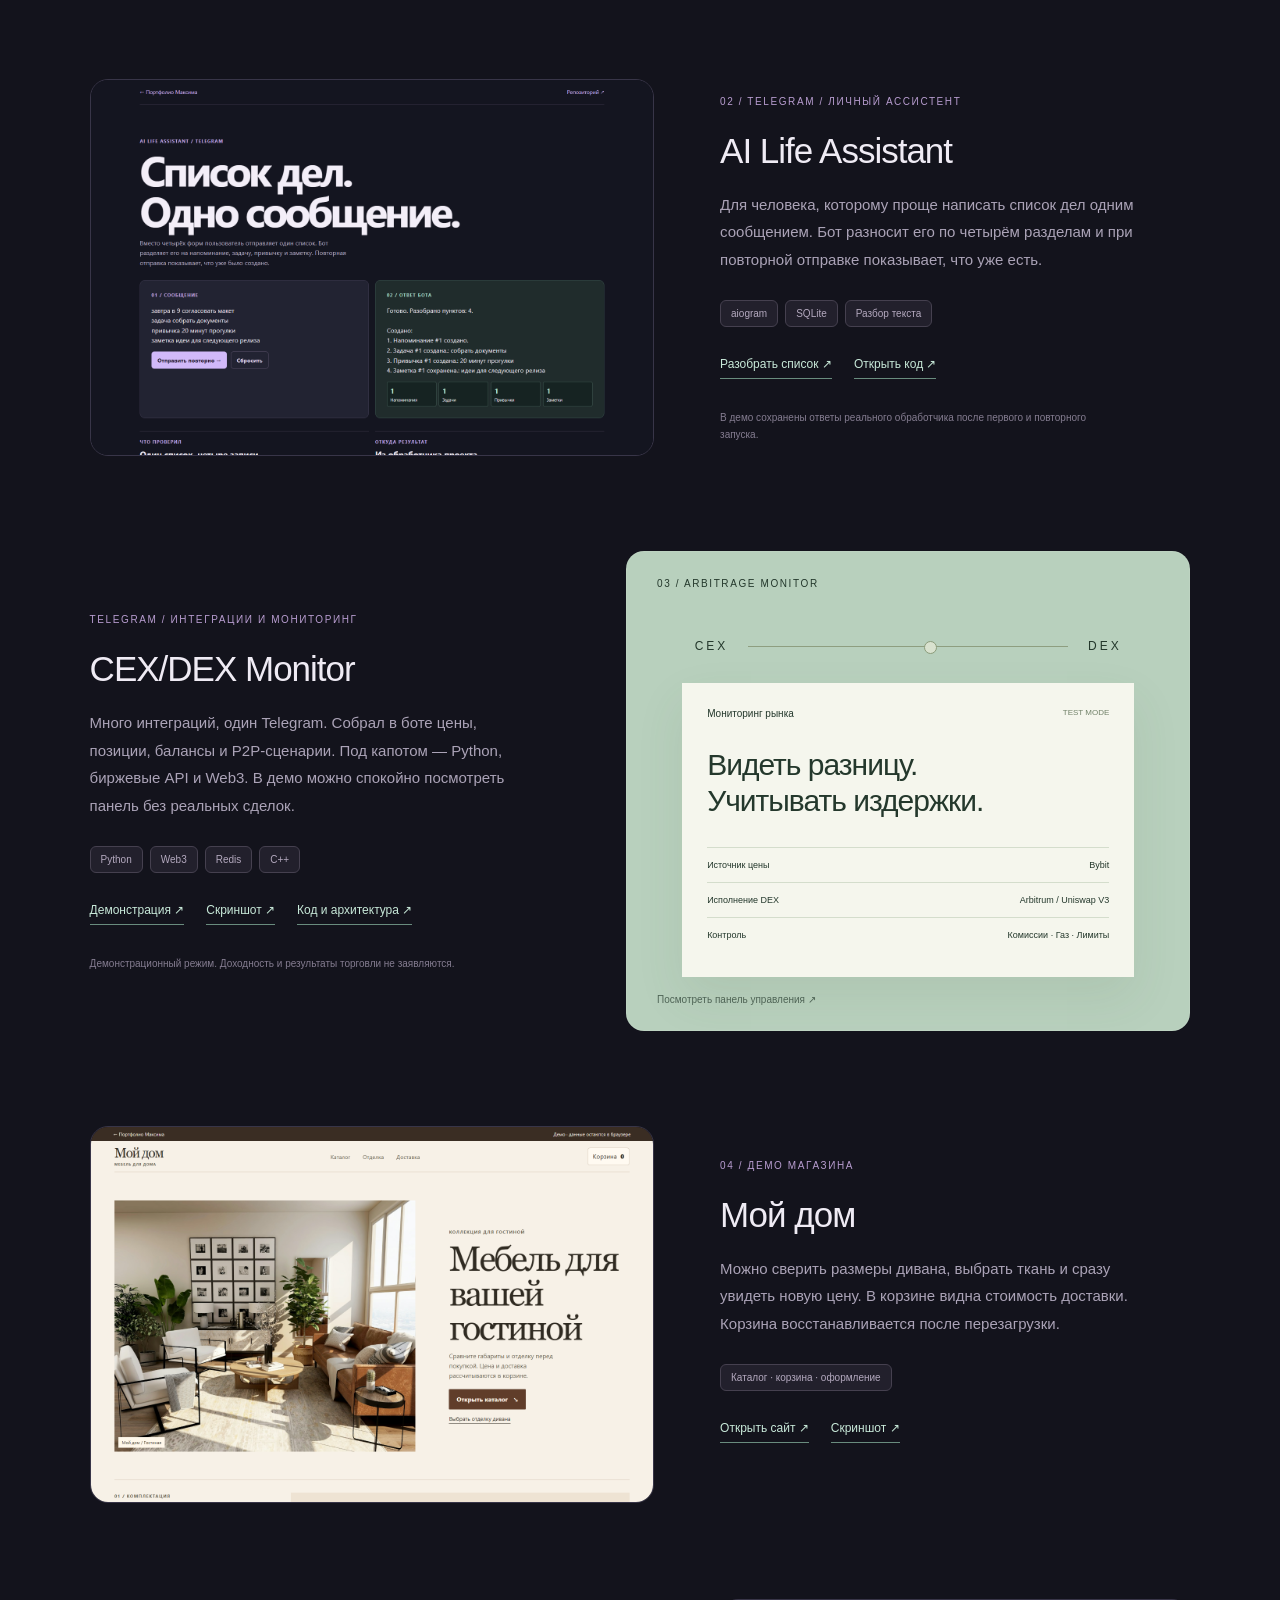
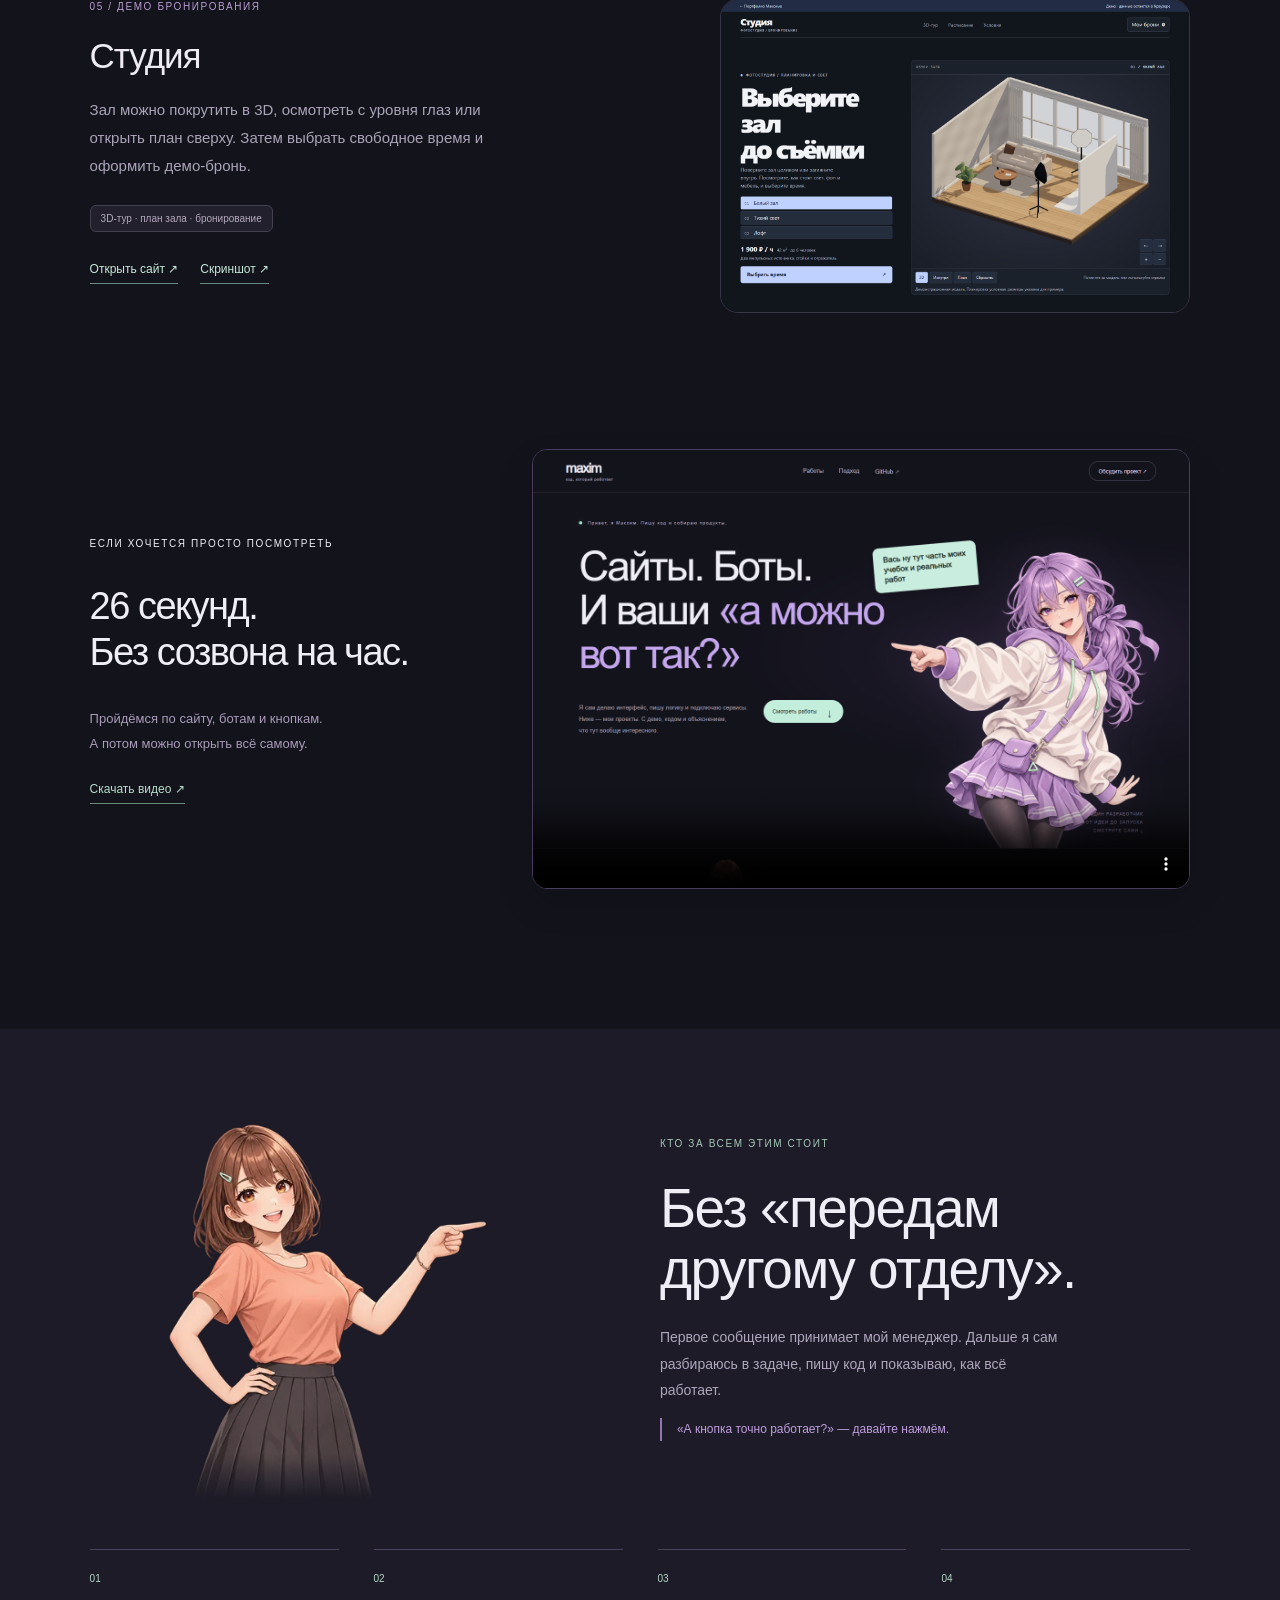
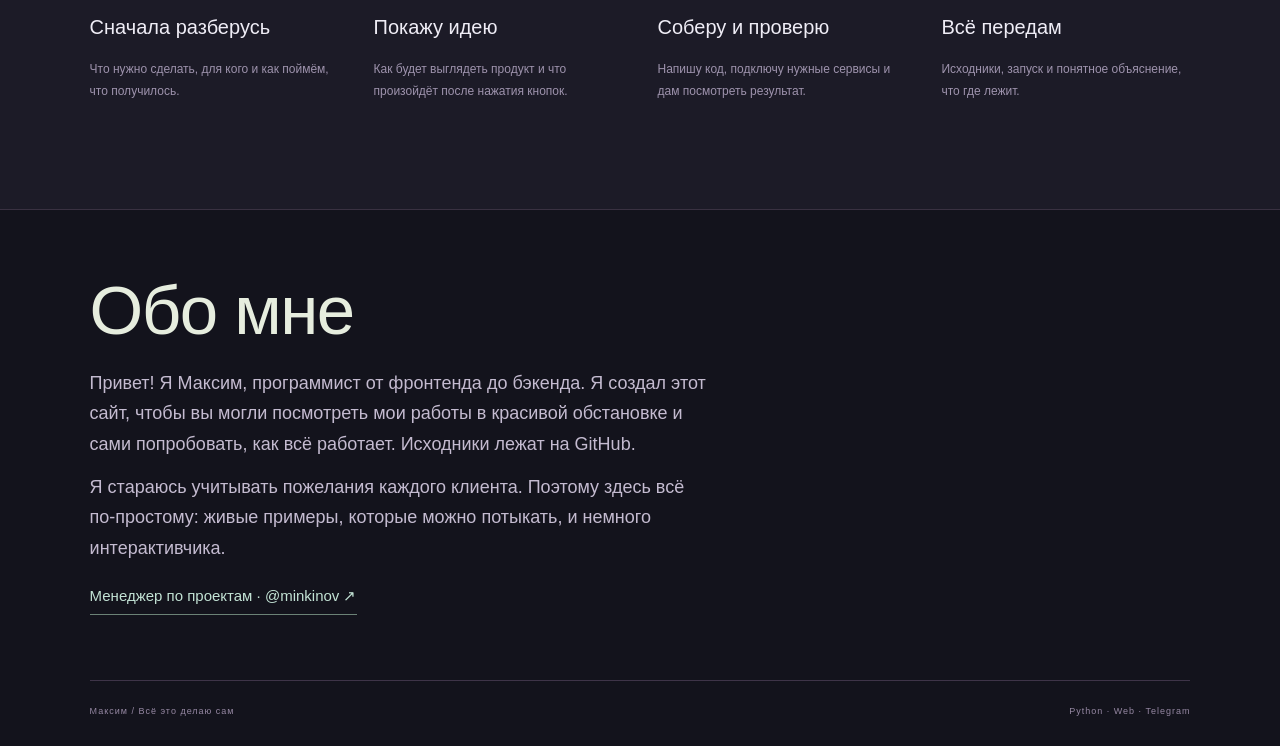
==== commit c1bb3aa3: "Refine studio lighting and add eye-level room views" ====
--- a/index.html
+++ b/index.html
@@ -25,12 +25,12 @@
 </article>
 
 <article class="project concept-card" data-type="web">
-  <a class="concept-image" href="products/kadr.html" aria-label="Открыть демо «Студия»"><img src="media/kadr.png?v=2" alt="Скриншот сайта Студия" loading="lazy" width="1440" height="960"></a>
-  <div class="project-info"><div class="eyebrow">05 / ДЕМО БРОНИРОВАНИЯ</div><h3>Студия</h3><p>Зал можно покрутить в 3D, рассмотреть свет и декорации или открыть план сверху. Затем выбрать свободное время и оформить демо-бронь.</p>
-    <div class="tags"><span>3D-тур · план зала · бронирование</span></div><div class="project-actions"><a href="products/kadr.html">Открыть сайт ↗</a><a href="media/kadr.png?v=2" download>Скриншот ↗</a></div>
+  <a class="concept-image" href="products/kadr.html" aria-label="Открыть демо «Студия»"><img src="media/kadr.png?v=3" alt="Скриншот сайта Студия" loading="lazy" width="1440" height="960"></a>
+  <div class="project-info"><div class="eyebrow">05 / ДЕМО БРОНИРОВАНИЯ</div><h3>Студия</h3><p>Зал можно покрутить в 3D, осмотреть с уровня глаз или открыть план сверху. Затем выбрать свободное время и оформить демо-бронь.</p>
+    <div class="tags"><span>3D-тур · план зала · бронирование</span></div><div class="project-actions"><a href="products/kadr.html">Открыть сайт ↗</a><a href="media/kadr.png?v=3" download>Скриншот ↗</a></div>
   </div>
 </article>
-<section class="watch"><div><div class="eyebrow">ЕСЛИ ХОЧЕТСЯ ПРОСТО ПОСМОТРЕТЬ</div><h2>26 секунд.<br>Без созвона на час.</h2><p>Пройдёмся по сайту, ботам и кнопкам.<br>А потом можно открыть всё самому.</p><a href="media/portfolio-walkthrough.mp4?v=2" download>Скачать видео ↗</a></div><video controls playsinline preload="none" poster="media/01-portfolio.png" aria-label="Короткая демонстрация проектов"><source src="media/portfolio-walkthrough.mp4?v=2" type="video/mp4"></video></section>
+<section class="watch"><div><div class="eyebrow">ЕСЛИ ХОЧЕТСЯ ПРОСТО ПОСМОТРЕТЬ</div><h2>26 секунд.<br>Без созвона на час.</h2><p>Пройдёмся по сайту, ботам и кнопкам.<br>А потом можно открыть всё самому.</p><a href="media/portfolio-walkthrough.mp4?v=3" download>Скачать видео ↗</a></div><video controls playsinline preload="none" poster="media/01-portfolio.png" aria-label="Короткая демонстрация проектов"><source src="media/portfolio-walkthrough.mp4?v=3" type="video/mp4"></video></section>
 </section><section class="approach" id="approach"><div class="about-lead"><div class="about-character"><img src="assets/mika-pointing-400.webp" alt="Аниме-персонаж показывает на рассказ о разработчике" width="1024" height="1536" decoding="async" srcset="assets/mika-pointing-400.webp 400w, assets/mika-pointing-720.webp 720w" sizes="(max-width: 800px) 230px, 330px" loading="lazy"></div><div><div class="eyebrow">КТО ЗА ВСЕМ ЭТИМ СТОИТ</div><h2>Без «передам<br>другому отделу».</h2><p>Первое сообщение принимает мой менеджер. Дальше я сам разбираюсь в задаче, пишу код и показываю, как всё работает.</p><p class="aside-joke">«А кнопка точно работает?» — давайте нажмём.</p></div></div><div class="steps"><div><span>01</span><h3>Сначала разберусь</h3><p>Что нужно сделать, для кого и как поймём, что получилось.</p></div><div><span>02</span><h3>Покажу идею</h3><p>Как будет выглядеть продукт и что произойдёт после нажатия кнопок.</p></div><div><span>03</span><h3>Соберу и проверю</h3><p>Напишу код, подключу нужные сервисы и дам посмотреть результат.</p></div><div><span>04</span><h3>Всё передам</h3><p>Исходники, запуск и понятное объяснение, что где лежит.</p></div></div></section><footer><h2>Обо мне</h2>
 <div class="footer-about">
   <p>Привет! Я Максим, программист от фронтенда до бэкенда. Я создал этот сайт, чтобы вы могли посмотреть мои работы в красивой обстановке и сами попробовать, как всё работает. Исходники лежат на GitHub.</p>
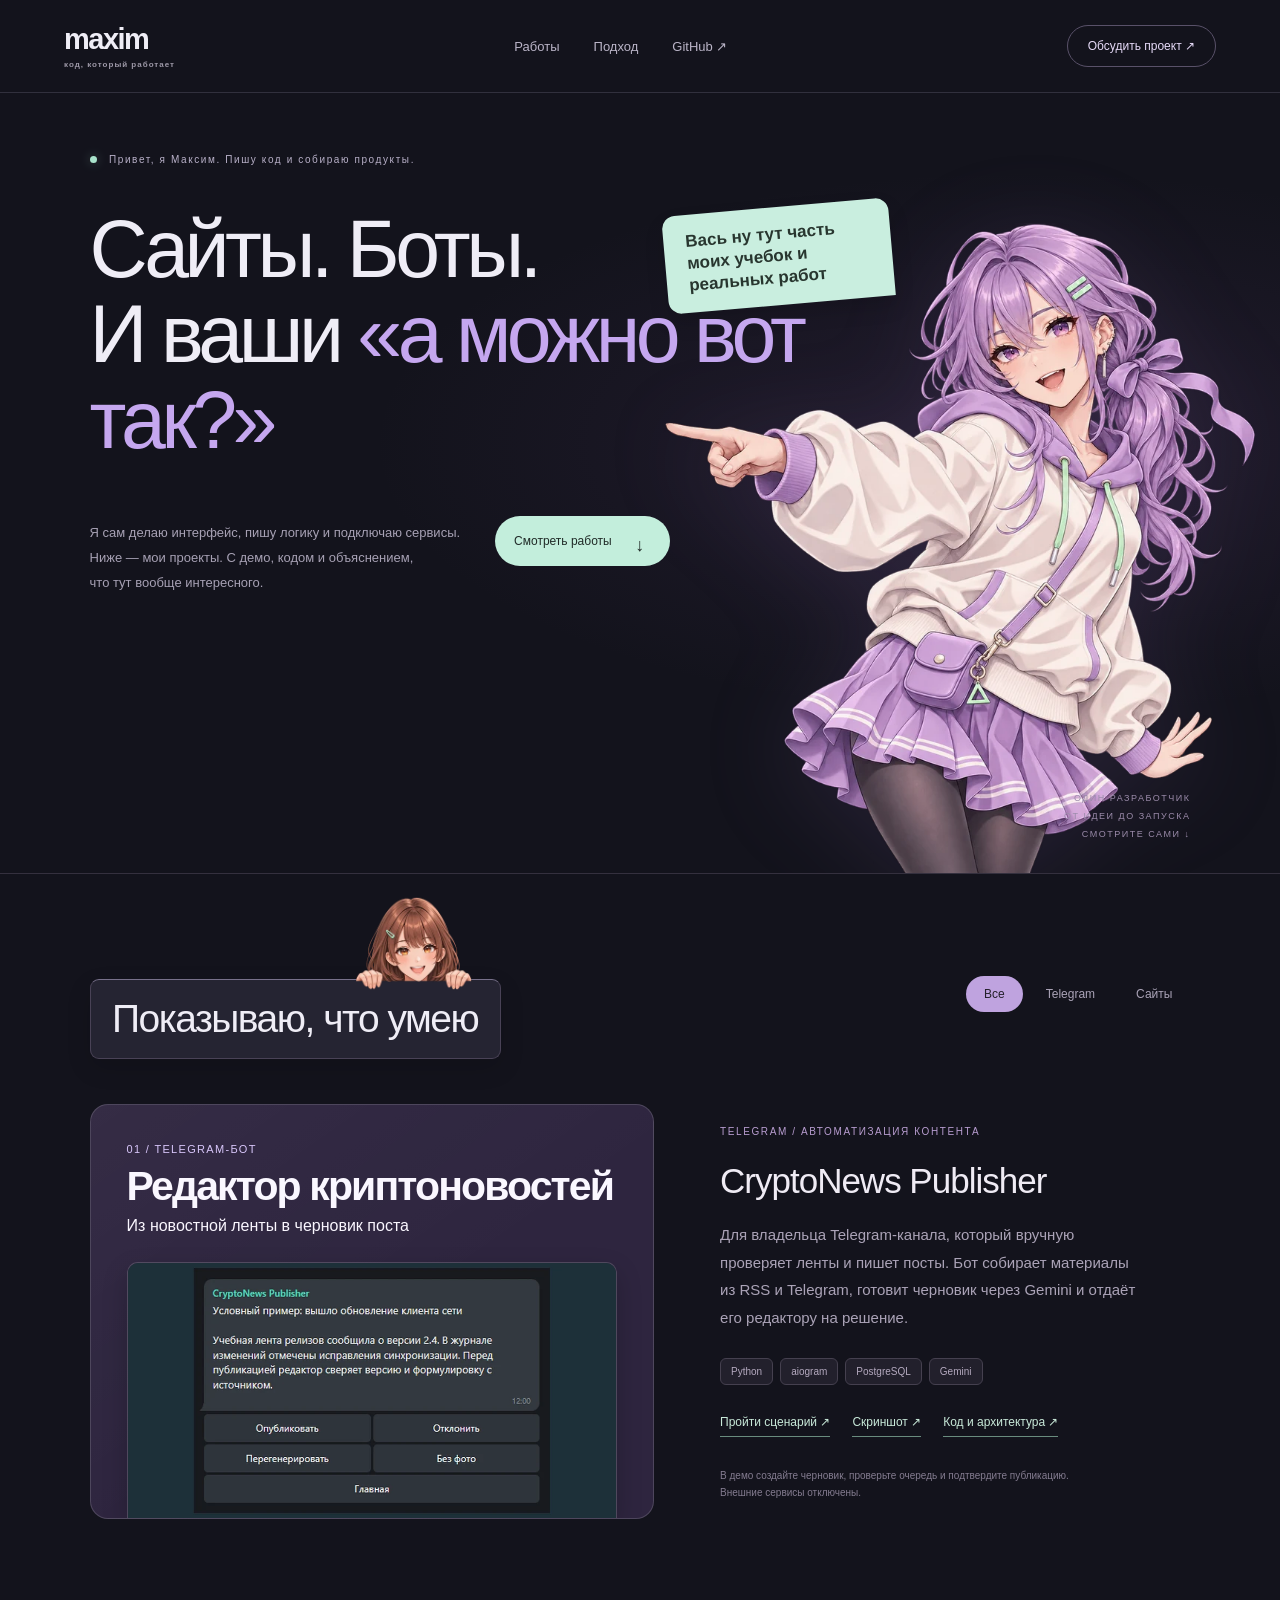
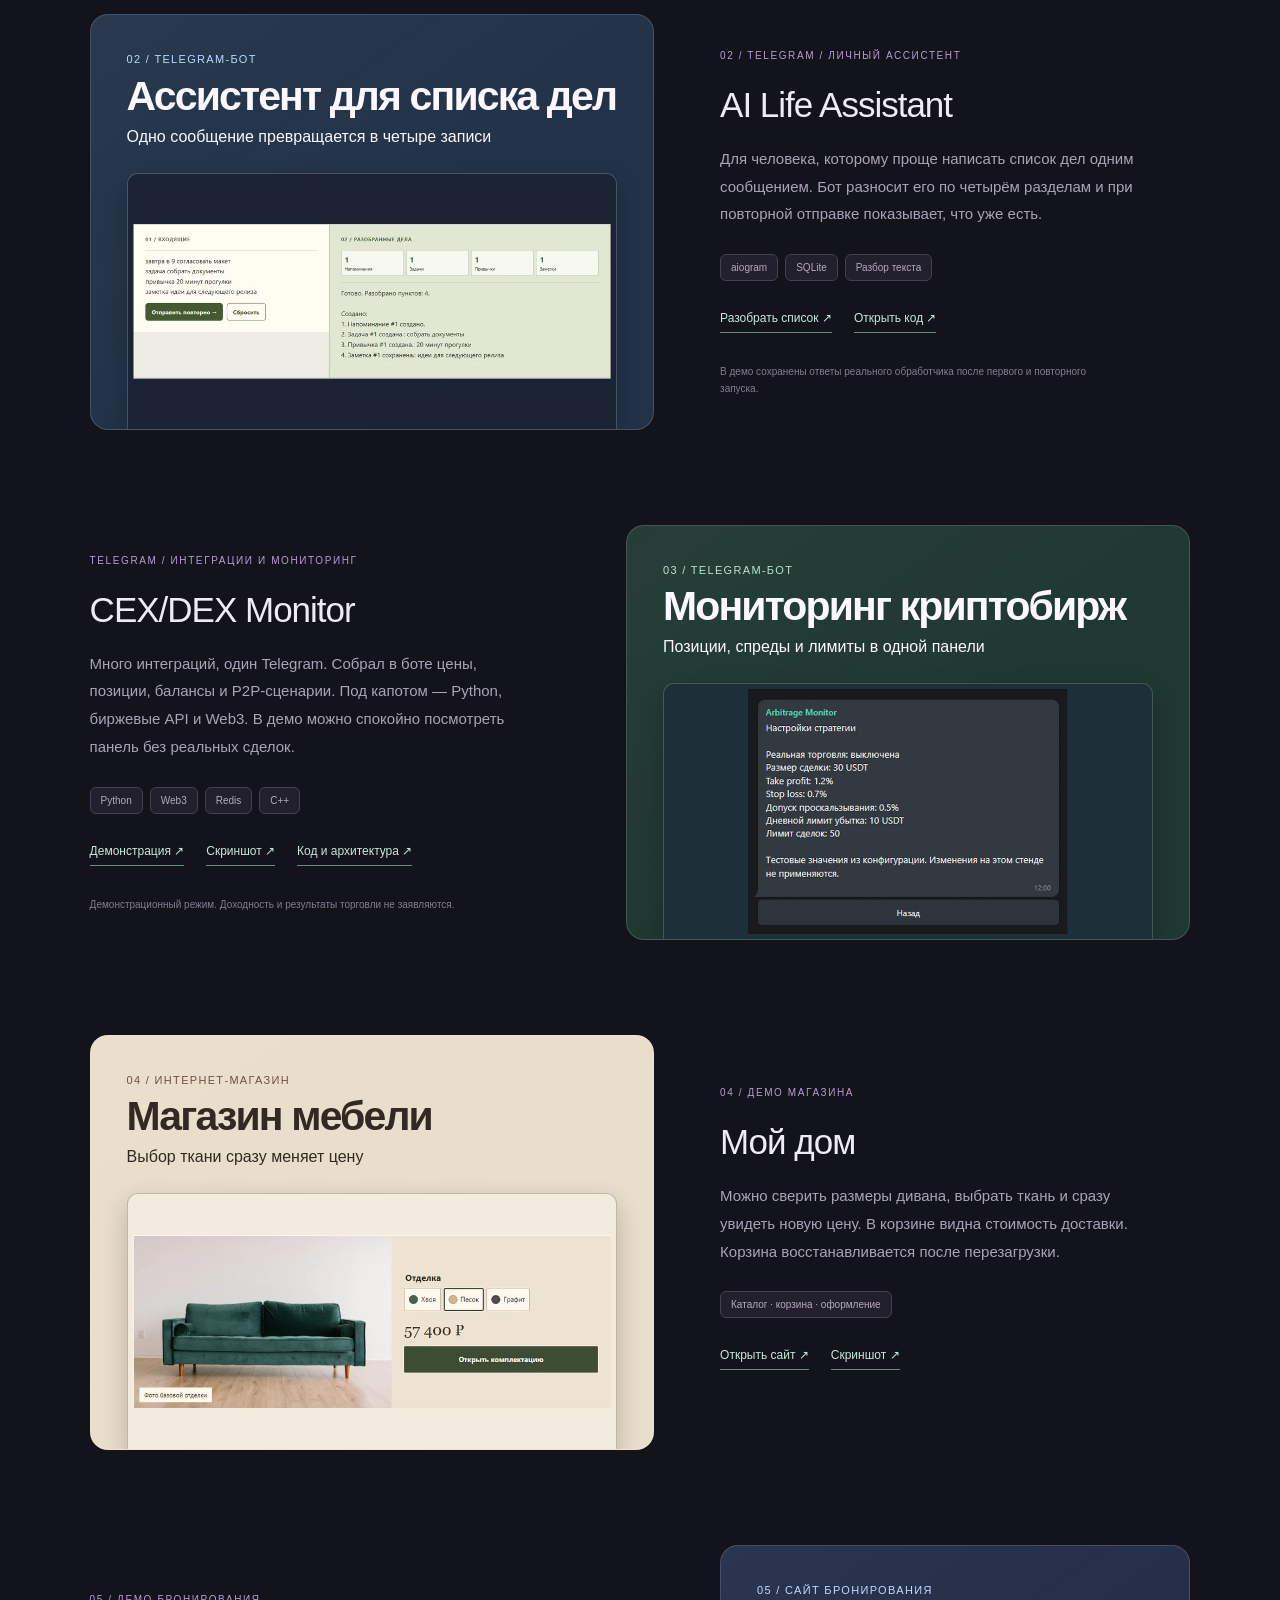
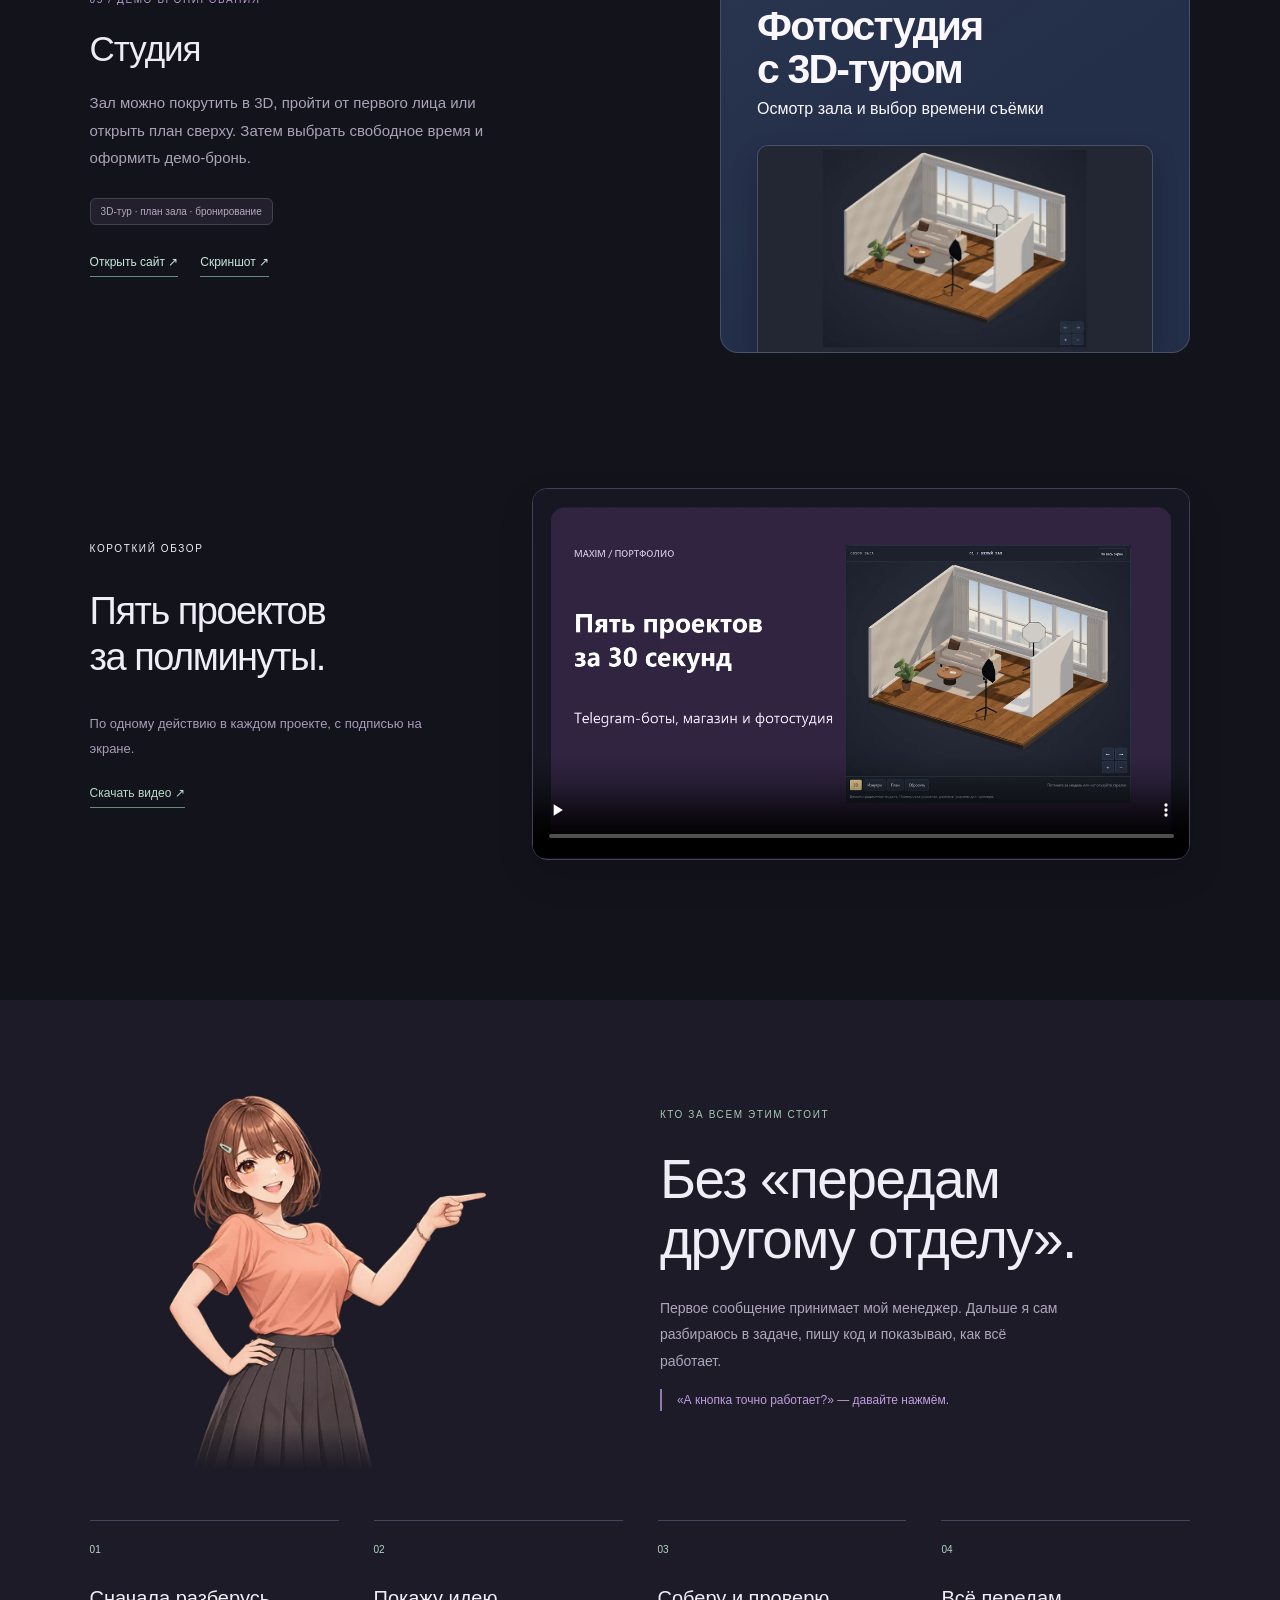
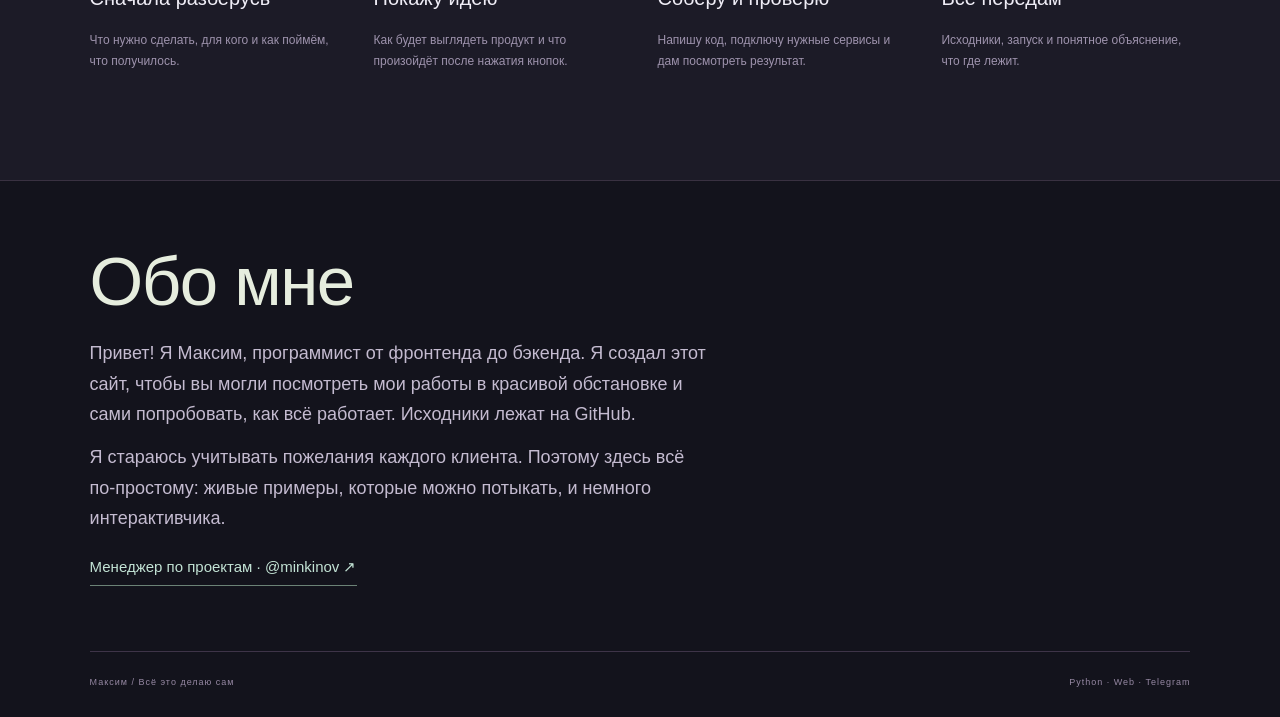
==== commit 9bd615c1: "Redesign project demos and add a first-person studio walkthrough" ====
--- a/index.html
+++ b/index.html
@@ -1,11 +1,21 @@
 <!doctype html>
-<html lang="ru"><head><meta charset="utf-8"><meta name="viewport" content="width=device-width,initial-scale=1"><meta name="description" content="Максим — сайты, веб-сервисы и Telegram-боты. Примеры интерфейсов, автоматизации и интеграций."><title>Максим — разработка цифровых продуктов</title><link rel="stylesheet" href="style.css"><link rel="stylesheet" href="personality.css?v=4"></head>
+<html lang="ru"><head><meta charset="utf-8"><meta name="viewport" content="width=device-width,initial-scale=1"><meta name="description" content="Максим — сайты, веб-сервисы и Telegram-боты. Примеры интерфейсов, автоматизации и интеграций."><title>Максим — разработка цифровых продуктов</title><link rel="stylesheet" href="style.css"><link rel="stylesheet" href="personality.css?v=5"><link rel="stylesheet" href="work-covers.css"></head>
 <body><header><a class="brand" href="#">maxim<span>код, который работает</span></a><nav><a href="#work">Работы</a><a href="#approach">Подход</a><a href="https://github.com/Max0209-web" target="_blank" rel="noreferrer">GitHub ↗</a></nav><a class="contact" aria-label="Обсудить проект с менеджером" href="https://t.me/minkinov">Обсудить проект ↗</a></header>
 <main><section class="hero"><div class="eyebrow"><span class="dot"></span> Привет, я Максим. Пишу код и собираю продукты.</div><h1>Сайты. Боты.<br>И ваши <em>«а можно вот так?»</em></h1><div class="hero-character"><div class="speech">Вась ну тут часть моих учебок и реальных работ</div><img src="assets/yuki-pointing-800.webp" alt="Аниме-персонаж указывает на примеры работ" width="1199" height="1312" decoding="async" srcset="assets/yuki-pointing-480.webp 480w, assets/yuki-pointing-800.webp 800w, assets/yuki-pointing-1200.webp 1200w" sizes="(max-width: 600px) 88vw, (max-width: 1050px) 480px, min(48vw, 700px)" fetchpriority="high"></div><div class="hero-bottom"><p>Я сам делаю интерфейс, пишу логику и подключаю сервисы.<br> Ниже — мои проекты. С демо, кодом и объяснением,<br> что тут вообще интересного.</p><a class="round-link" href="#work">Смотреть работы <span>↓</span></a><a class="hero-manager" href="https://t.me/minkinov">Менеджер · @minkinov ↗</a></div><div class="hero-index">ОДИН РАЗРАБОТЧИК<br>ОТ ИДЕИ ДО ЗАПУСКА<br>СМОТРИТЕ САМИ ↓</div></section>
 <section id="work" class="work"><div class="section-top"><div class="work-heading"><div class="peek" aria-hidden="true"><img src="assets/mika-grip-320.webp" alt="" width="1568" height="1003" decoding="async" loading="lazy"></div><h2>Показываю, что умею</h2></div><div class="filters" aria-label="Фильтр работ"><button class="active" data-filter="all">Все</button><button data-filter="bot">Telegram</button><button data-filter="web">Сайты</button></div></div>
-<article class="project" data-type="bot"><a class="project-visual ink" href="demo.html?project=crypto"><div class="visual-label">01 / CRYPTONEWS</div><div class="mini-flow"><span>Источники</span><i>→</i><span>AI-редактор</span><i>→</i><span>Публикация</span></div><div class="mini-chat"><div class="chat-avatar">CN</div><small>CryptoNews / редактор канала</small><h3>Новости под контролем.<br>Каждый день.</h3><p>Один интерфейс для генерации,<br>согласования и публикации.</p><div class="mini-button">Сгенерировать пост</div><div class="mini-buttons"><span>Дайджест</span><span>Неопубликованные</span></div></div><span class="visual-footer">Пройти путь редактора ↗</span></a><div class="project-info"><div class="eyebrow">TELEGRAM / АВТОМАТИЗАЦИЯ КОНТЕНТА</div><h3>CryptoNews Publisher</h3><p>Для владельца Telegram-канала, который вручную проверяет ленты и пишет посты. Бот собирает материалы из RSS и Telegram, готовит черновик через Gemini и отдаёт его редактору на решение.</p><div class="tags"><span>Python</span><span>aiogram</span><span>PostgreSQL</span><span>Gemini</span></div><div class="project-actions"><a href="demo.html?project=crypto">Пройти сценарий ↗</a><a href="media/02-cryptonews.png" download>Скриншот ↗</a><a href="https://github.com/Max0209-web/cryptonews-publisher">Код и архитектура ↗</a></div><small>В демо создайте черновик, проверьте очередь и подтвердите публикацию. Внешние сервисы отключены.</small></div></article>
+<article class="project" data-type="bot"><a class="work-cover cover-crypto" href="demo.html?project=crypto">
+    <span class="cover-label">01 / TELEGRAM-БОТ</span>
+    <strong>Редактор криптоновостей</strong>
+    <span class="cover-summary">Из новостной ленты в черновик поста</span>
+    <img src="media/cover-crypto.webp" alt="Предпросмотр публикации в Telegram" loading="lazy" decoding="async" width="900" height="470">
+  </a><div class="project-info"><div class="eyebrow">TELEGRAM / АВТОМАТИЗАЦИЯ КОНТЕНТА</div><h3>CryptoNews Publisher</h3><p>Для владельца Telegram-канала, который вручную проверяет ленты и пишет посты. Бот собирает материалы из RSS и Telegram, готовит черновик через Gemini и отдаёт его редактору на решение.</p><div class="tags"><span>Python</span><span>aiogram</span><span>PostgreSQL</span><span>Gemini</span></div><div class="project-actions"><a href="demo.html?project=crypto">Пройти сценарий ↗</a><a href="media/02-cryptonews.png" download>Скриншот ↗</a><a href="https://github.com/Max0209-web/cryptonews-publisher">Код и архитектура ↗</a></div><small>В демо создайте черновик, проверьте очередь и подтвердите публикацию. Внешние сервисы отключены.</small></div></article>
 <article class="project concept-card" data-type="bot">
-  <a class="concept-image" href="life.html" aria-label="Открыть AI Life Assistant"><img src="media/life.png" alt="Разбор списка дел в AI Life Assistant" loading="lazy" width="1440" height="960"></a>
+  <a class="work-cover cover-life" href="life.html">
+    <span class="cover-label">02 / TELEGRAM-БОТ</span>
+    <strong>Ассистент для списка дел</strong>
+    <span class="cover-summary">Одно сообщение превращается в четыре записи</span>
+    <img src="media/cover-life.webp" alt="Разбор сообщения на задачу, напоминание, привычку и заметку" loading="lazy" decoding="async" width="900" height="470">
+  </a>
   <div class="project-info">
     <div class="eyebrow">02 / TELEGRAM / ЛИЧНЫЙ АССИСТЕНТ</div>
     <h3>AI Life Assistant</h3>
@@ -15,22 +25,37 @@
     <small>В демо сохранены ответы реального обработчика после первого и повторного запуска.</small>
   </div>
 </article>
-<article class="project reverse" data-type="bot"><a class="project-visual moss" href="demo.html?project=arbitrage"><div class="visual-label">03 / ARBITRAGE MONITOR</div><div class="market-pair"><span>CEX</span><div class="market-line"></div><span>DEX</span></div><div class="monitor"><div class="monitor-top">Мониторинг рынка <span>TEST MODE</span></div><div class="monitor-value">Видеть разницу.<br>Учитывать издержки.</div><div class="monitor-table"><p><span>Источник цены</span><span>Bybit</span></p><p><span>Исполнение DEX</span><span>Arbitrum / Uniswap V3</span></p><p><span>Контроль</span><span>Комиссии · Газ · Лимиты</span></p></div></div><span class="visual-footer">Посмотреть панель управления ↗</span></a><div class="project-info"><div class="eyebrow">TELEGRAM / ИНТЕГРАЦИИ И МОНИТОРИНГ</div><h3>CEX/DEX Monitor</h3><p>Много интеграций, один Telegram. Собрал в боте цены, позиции, балансы и P2P-сценарии. Под капотом — Python, биржевые API и Web3. В демо можно спокойно посмотреть панель без реальных сделок.</p><div class="tags"><span>Python</span><span>Web3</span><span>Redis</span><span>C++</span></div><div class="project-actions"><a href="demo.html?project=arbitrage">Демонстрация ↗</a><a href="media/03-arbitrage.png" download>Скриншот ↗</a><a href="https://github.com/Max0209-web/cex-dex-arbitrage-monitor">Код и архитектура ↗</a></div><small>Демонстрационный режим. Доходность и результаты торговли не заявляются.</small></div></article>
+<article class="project reverse" data-type="bot"><a class="work-cover cover-market" href="demo.html?project=arbitrage">
+    <span class="cover-label">03 / TELEGRAM-БОТ</span>
+    <strong>Мониторинг криптобирж</strong>
+    <span class="cover-summary">Позиции, спреды и лимиты в одной панели</span>
+    <img src="media/cover-market.webp" alt="Панель настроек торговой стратегии" loading="lazy" decoding="async" width="900" height="470">
+  </a><div class="project-info"><div class="eyebrow">TELEGRAM / ИНТЕГРАЦИИ И МОНИТОРИНГ</div><h3>CEX/DEX Monitor</h3><p>Много интеграций, один Telegram. Собрал в боте цены, позиции, балансы и P2P-сценарии. Под капотом — Python, биржевые API и Web3. В демо можно спокойно посмотреть панель без реальных сделок.</p><div class="tags"><span>Python</span><span>Web3</span><span>Redis</span><span>C++</span></div><div class="project-actions"><a href="demo.html?project=arbitrage">Демонстрация ↗</a><a href="media/03-arbitrage.png" download>Скриншот ↗</a><a href="https://github.com/Max0209-web/cex-dex-arbitrage-monitor">Код и архитектура ↗</a></div><small>Демонстрационный режим. Доходность и результаты торговли не заявляются.</small></div></article>
 
 <article class="project concept-card" data-type="web">
-  <a class="concept-image" href="products/nord.html" aria-label="Открыть магазин «Мой дом»"><img src="media/nord.png?v=2" alt="Скриншот сайта Мой дом" loading="lazy" width="1440" height="960"></a>
+  <a class="work-cover cover-nord" href="products/nord.html">
+    <span class="cover-label">04 / ИНТЕРНЕТ-МАГАЗИН</span>
+    <strong>Магазин мебели</strong>
+    <span class="cover-summary">Выбор ткани сразу меняет цену</span>
+    <img src="media/cover-nord.webp" alt="Карточка дивана с вариантами отделки и ценой" loading="lazy" decoding="async" width="900" height="470">
+  </a>
   <div class="project-info"><div class="eyebrow">04 / ДЕМО МАГАЗИНА</div><h3>Мой дом</h3><p>Можно сверить размеры дивана, выбрать ткань и сразу увидеть новую цену. В корзине видна стоимость доставки. Корзина восстанавливается после перезагрузки.</p>
     <div class="tags"><span>Каталог · корзина · оформление</span></div><div class="project-actions"><a href="products/nord.html">Открыть сайт ↗</a><a href="media/nord.png?v=2" download>Скриншот ↗</a></div>
   </div>
 </article>
 
 <article class="project concept-card" data-type="web">
-  <a class="concept-image" href="products/kadr.html" aria-label="Открыть демо «Студия»"><img src="media/kadr.png?v=3" alt="Скриншот сайта Студия" loading="lazy" width="1440" height="960"></a>
-  <div class="project-info"><div class="eyebrow">05 / ДЕМО БРОНИРОВАНИЯ</div><h3>Студия</h3><p>Зал можно покрутить в 3D, осмотреть с уровня глаз или открыть план сверху. Затем выбрать свободное время и оформить демо-бронь.</p>
+  <a class="work-cover cover-studio" href="products/kadr.html">
+    <span class="cover-label">05 / САЙТ БРОНИРОВАНИЯ</span>
+    <strong>Фотостудия с 3D-туром</strong>
+    <span class="cover-summary">Осмотр зала и выбор времени съёмки</span>
+    <img src="media/cover-studio.webp" alt="Объёмный вид фотозала с окнами и оборудованием" loading="lazy" decoding="async" width="900" height="470">
+  </a>
+  <div class="project-info"><div class="eyebrow">05 / ДЕМО БРОНИРОВАНИЯ</div><h3>Студия</h3><p>Зал можно покрутить в 3D, пройти от первого лица или открыть план сверху. Затем выбрать свободное время и оформить демо-бронь.</p>
     <div class="tags"><span>3D-тур · план зала · бронирование</span></div><div class="project-actions"><a href="products/kadr.html">Открыть сайт ↗</a><a href="media/kadr.png?v=3" download>Скриншот ↗</a></div>
   </div>
 </article>
-<section class="watch"><div><div class="eyebrow">ЕСЛИ ХОЧЕТСЯ ПРОСТО ПОСМОТРЕТЬ</div><h2>26 секунд.<br>Без созвона на час.</h2><p>Пройдёмся по сайту, ботам и кнопкам.<br>А потом можно открыть всё самому.</p><a href="media/portfolio-walkthrough.mp4?v=3" download>Скачать видео ↗</a></div><video controls playsinline preload="none" poster="media/01-portfolio.png" aria-label="Короткая демонстрация проектов"><source src="media/portfolio-walkthrough.mp4?v=3" type="video/mp4"></video></section>
+<section class="watch"><div><div class="eyebrow">КОРОТКИЙ ОБЗОР</div><h2>Пять проектов<br>за полминуты.</h2><p>По одному действию в каждом проекте, с подписью на экране.</p><a href="media/portfolio-walkthrough.mp4?v=4" download>Скачать видео ↗</a></div><video controls playsinline preload="none" poster="media/walkthrough-poster.webp" aria-label="Короткий обзор пяти проектов"><source src="media/portfolio-walkthrough.mp4?v=4" type="video/mp4"></video></section>
 </section><section class="approach" id="approach"><div class="about-lead"><div class="about-character"><img src="assets/mika-pointing-400.webp" alt="Аниме-персонаж показывает на рассказ о разработчике" width="1024" height="1536" decoding="async" srcset="assets/mika-pointing-400.webp 400w, assets/mika-pointing-720.webp 720w" sizes="(max-width: 800px) 230px, 330px" loading="lazy"></div><div><div class="eyebrow">КТО ЗА ВСЕМ ЭТИМ СТОИТ</div><h2>Без «передам<br>другому отделу».</h2><p>Первое сообщение принимает мой менеджер. Дальше я сам разбираюсь в задаче, пишу код и показываю, как всё работает.</p><p class="aside-joke">«А кнопка точно работает?» — давайте нажмём.</p></div></div><div class="steps"><div><span>01</span><h3>Сначала разберусь</h3><p>Что нужно сделать, для кого и как поймём, что получилось.</p></div><div><span>02</span><h3>Покажу идею</h3><p>Как будет выглядеть продукт и что произойдёт после нажатия кнопок.</p></div><div><span>03</span><h3>Соберу и проверю</h3><p>Напишу код, подключу нужные сервисы и дам посмотреть результат.</p></div><div><span>04</span><h3>Всё передам</h3><p>Исходники, запуск и понятное объяснение, что где лежит.</p></div></div></section><footer><h2>Обо мне</h2>
 <div class="footer-about">
   <p>Привет! Я Максим, программист от фронтенда до бэкенда. Я создал этот сайт, чтобы вы могли посмотреть мои работы в красивой обстановке и сами попробовать, как всё работает. Исходники лежат на GitHub.</p>
--- a/work-covers.css
+++ b/work-covers.css
@@ -0,0 +1,52 @@
+.work-cover {
+  --cover-accent: #d8c6fa;
+  --cover-bg: #2e253f;
+  --cover-ink: #faf7ff;
+  display: grid;
+  gap: 7px;
+  min-width: 0;
+  overflow: hidden;
+  padding: clamp(16px, 3vw, 36px) clamp(16px, 3vw, 36px) 0;
+  border: 1px solid #ffffff26;
+  border-radius: 18px;
+  background: linear-gradient(145deg, #ffffff08, transparent 55%), var(--cover-bg);
+  color: var(--cover-ink);
+}
+.work-cover strong {
+  font-size: clamp(26px, 3.2vw, 50px);
+  line-height: 1.04;
+  letter-spacing: -.045em;
+  font-weight: 690;
+  text-wrap: balance;
+}
+.cover-label {
+  color: var(--cover-accent);
+  font-size: 11px;
+  letter-spacing: .12em;
+  line-height: 1.5;
+}
+.cover-summary { line-height: 1.5; font-size: clamp(13px, 1.25vw, 16px); }
+.work-cover img {
+  display: block;
+  width: 100%;
+  height: auto;
+  margin-top: clamp(8px, 1.4vw, 17px);
+  border: 1px solid #ffffff29;
+  border-bottom: 0;
+  border-radius: 11px 11px 0 0;
+  box-shadow: 0 10px 26px #0003;
+  transition: transform .32s ease;
+}
+.work-cover:hover img, .work-cover:focus-visible img { transform: translateY(-4px); }
+.cover-life { --cover-bg: #223348; --cover-accent: #b9d9ff; }
+.cover-market { --cover-bg: #203832; --cover-accent: #b8e4cb; }
+.cover-nord { --cover-bg: #e9ddcb; --cover-ink: #332922; --cover-accent: #6e5240; }
+.cover-nord img { border-color: #33292238; }
+.cover-studio { --cover-bg: #232e49; --cover-accent: #c7d6ff; }
+@media (min-width: 801px) {
+  .concept-card:nth-of-type(odd) .work-cover { order: 2; }
+}
+@media (prefers-reduced-motion: reduce) {
+  .work-cover img { transition: none; }
+  .work-cover:hover img, .work-cover:focus-visible img { transform: none; }
+}
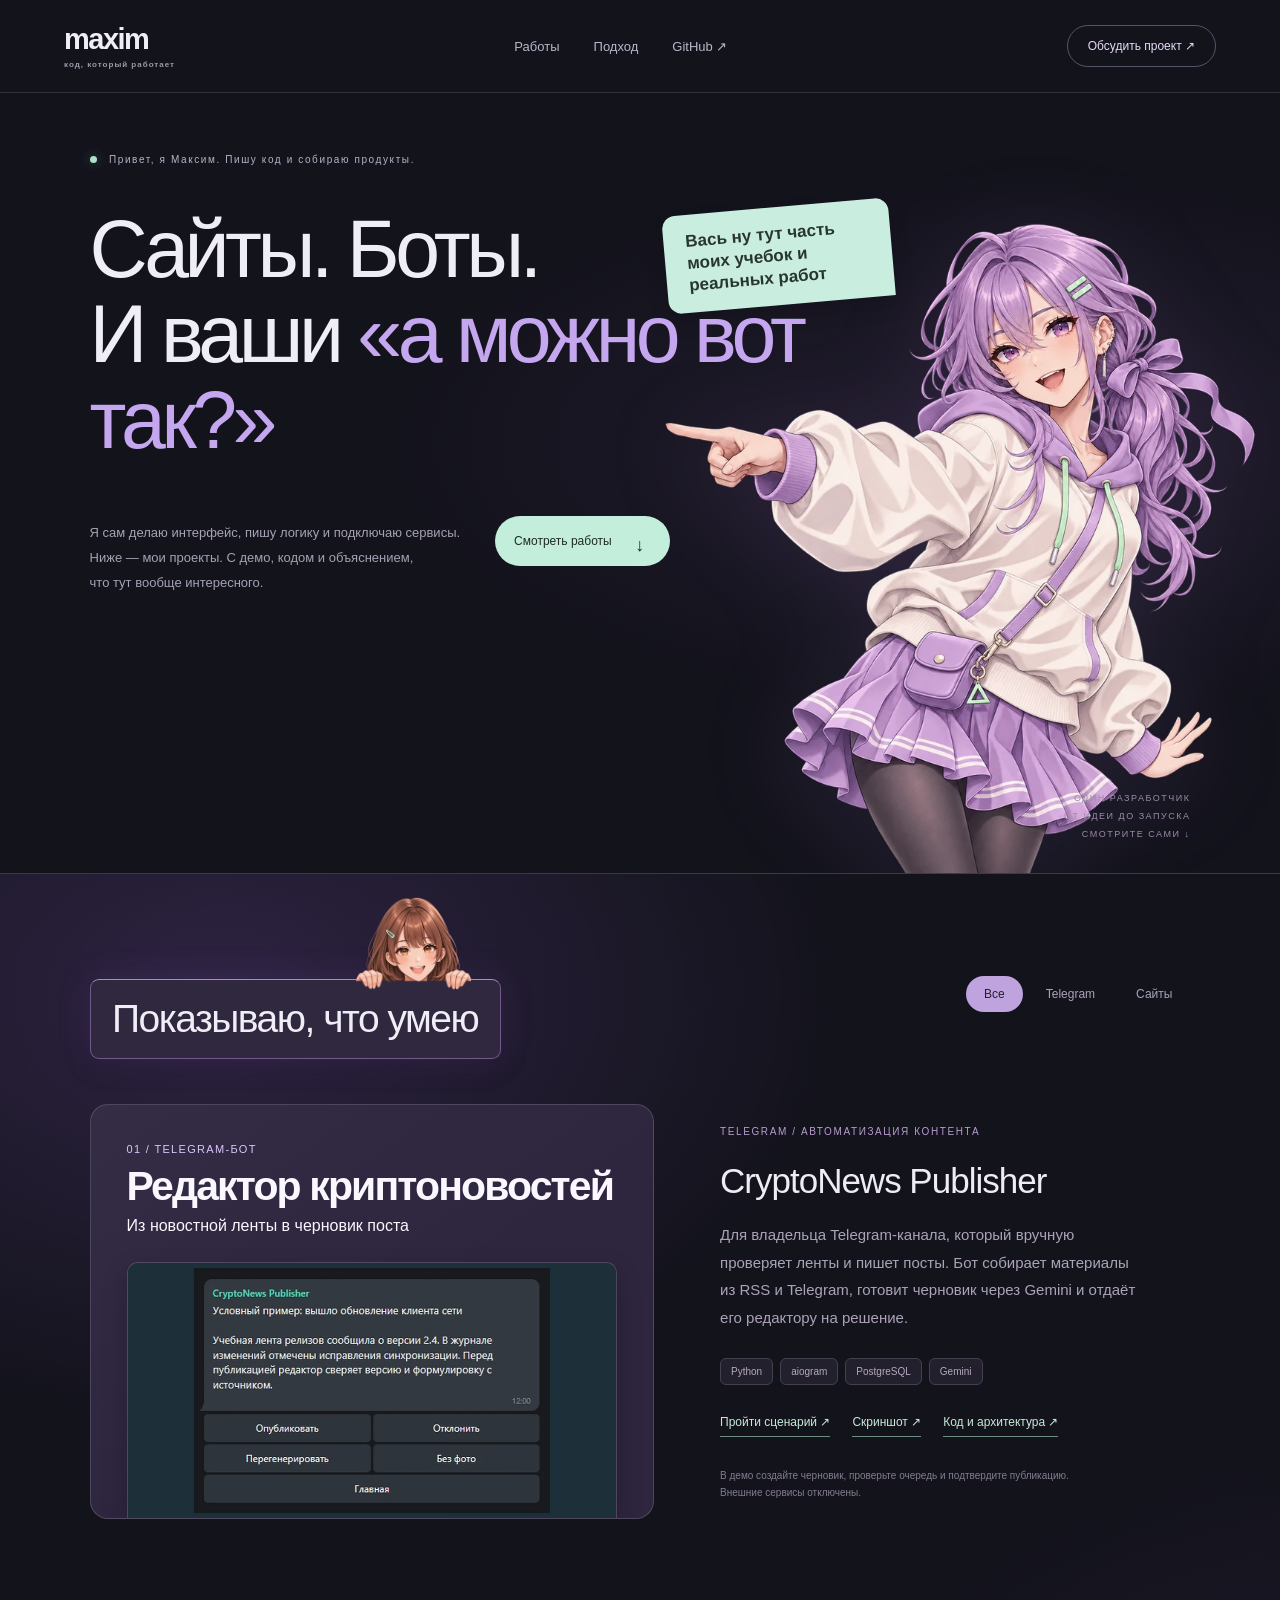
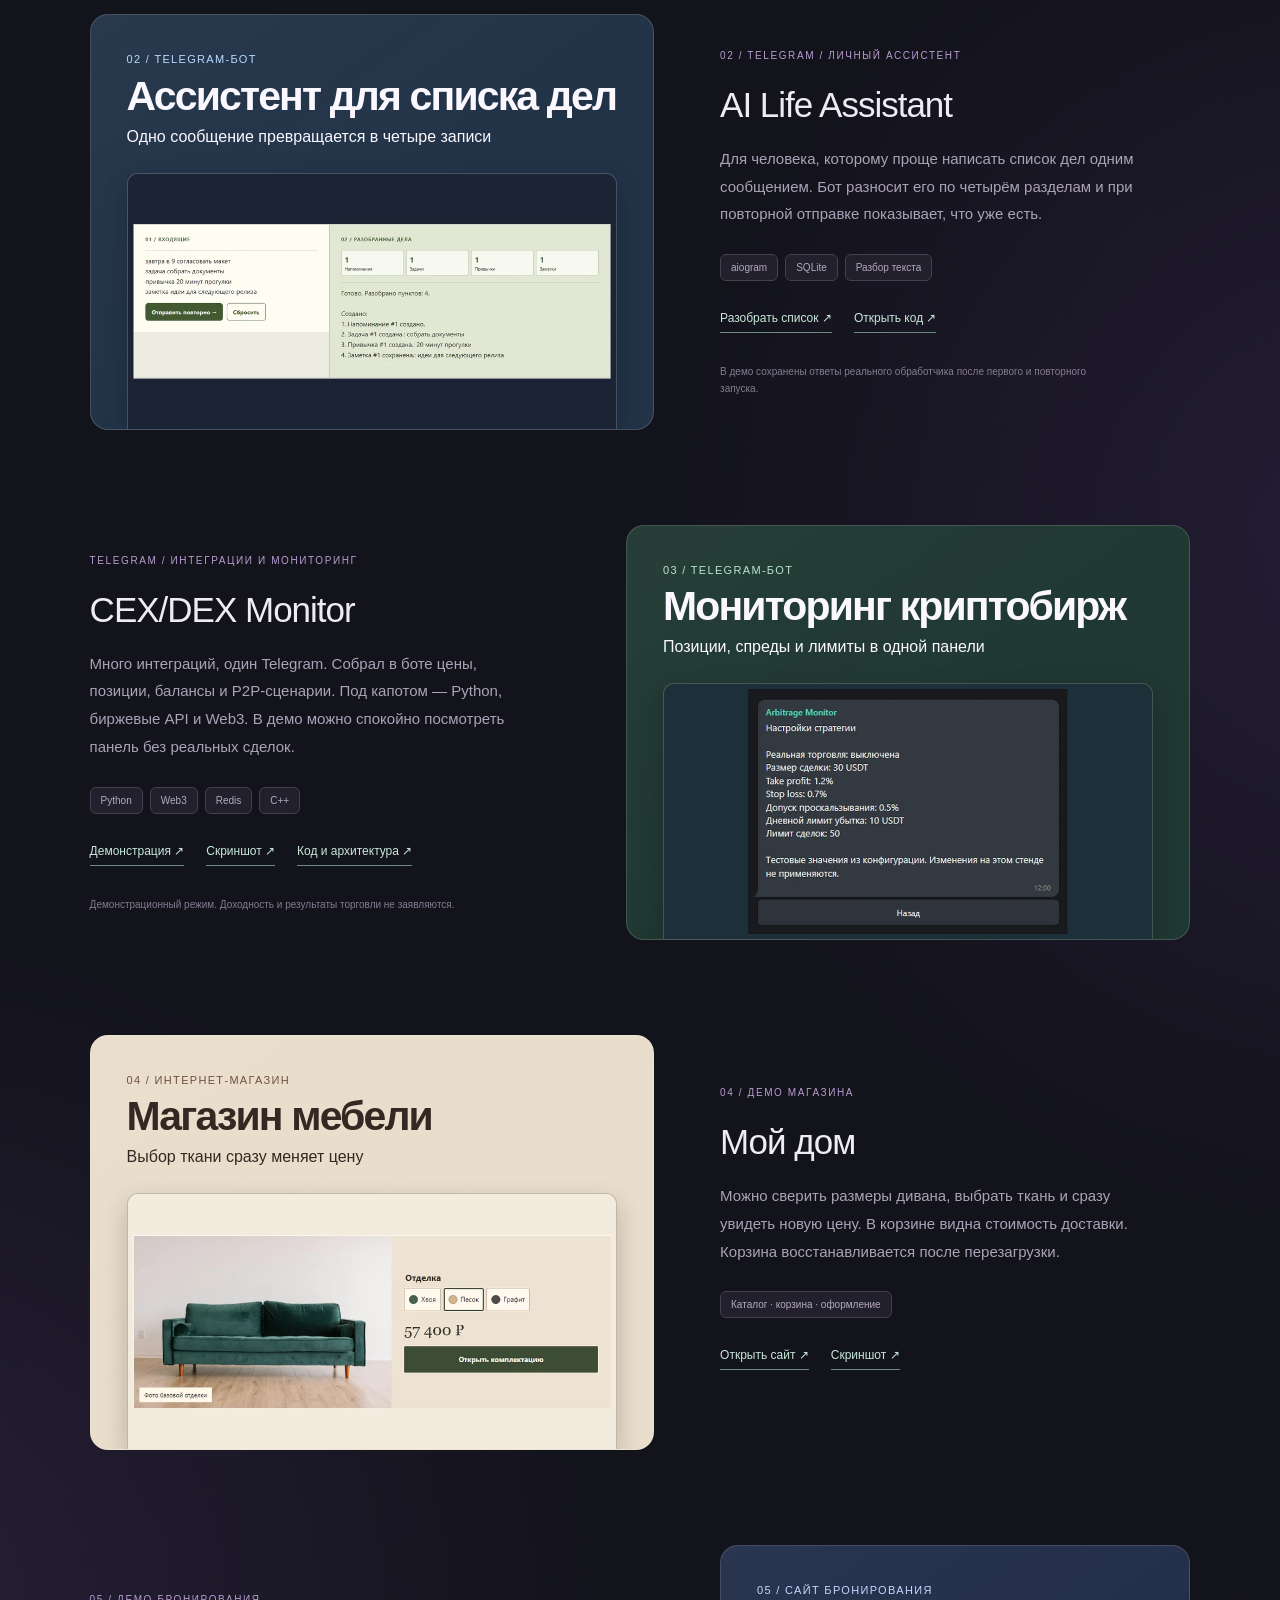
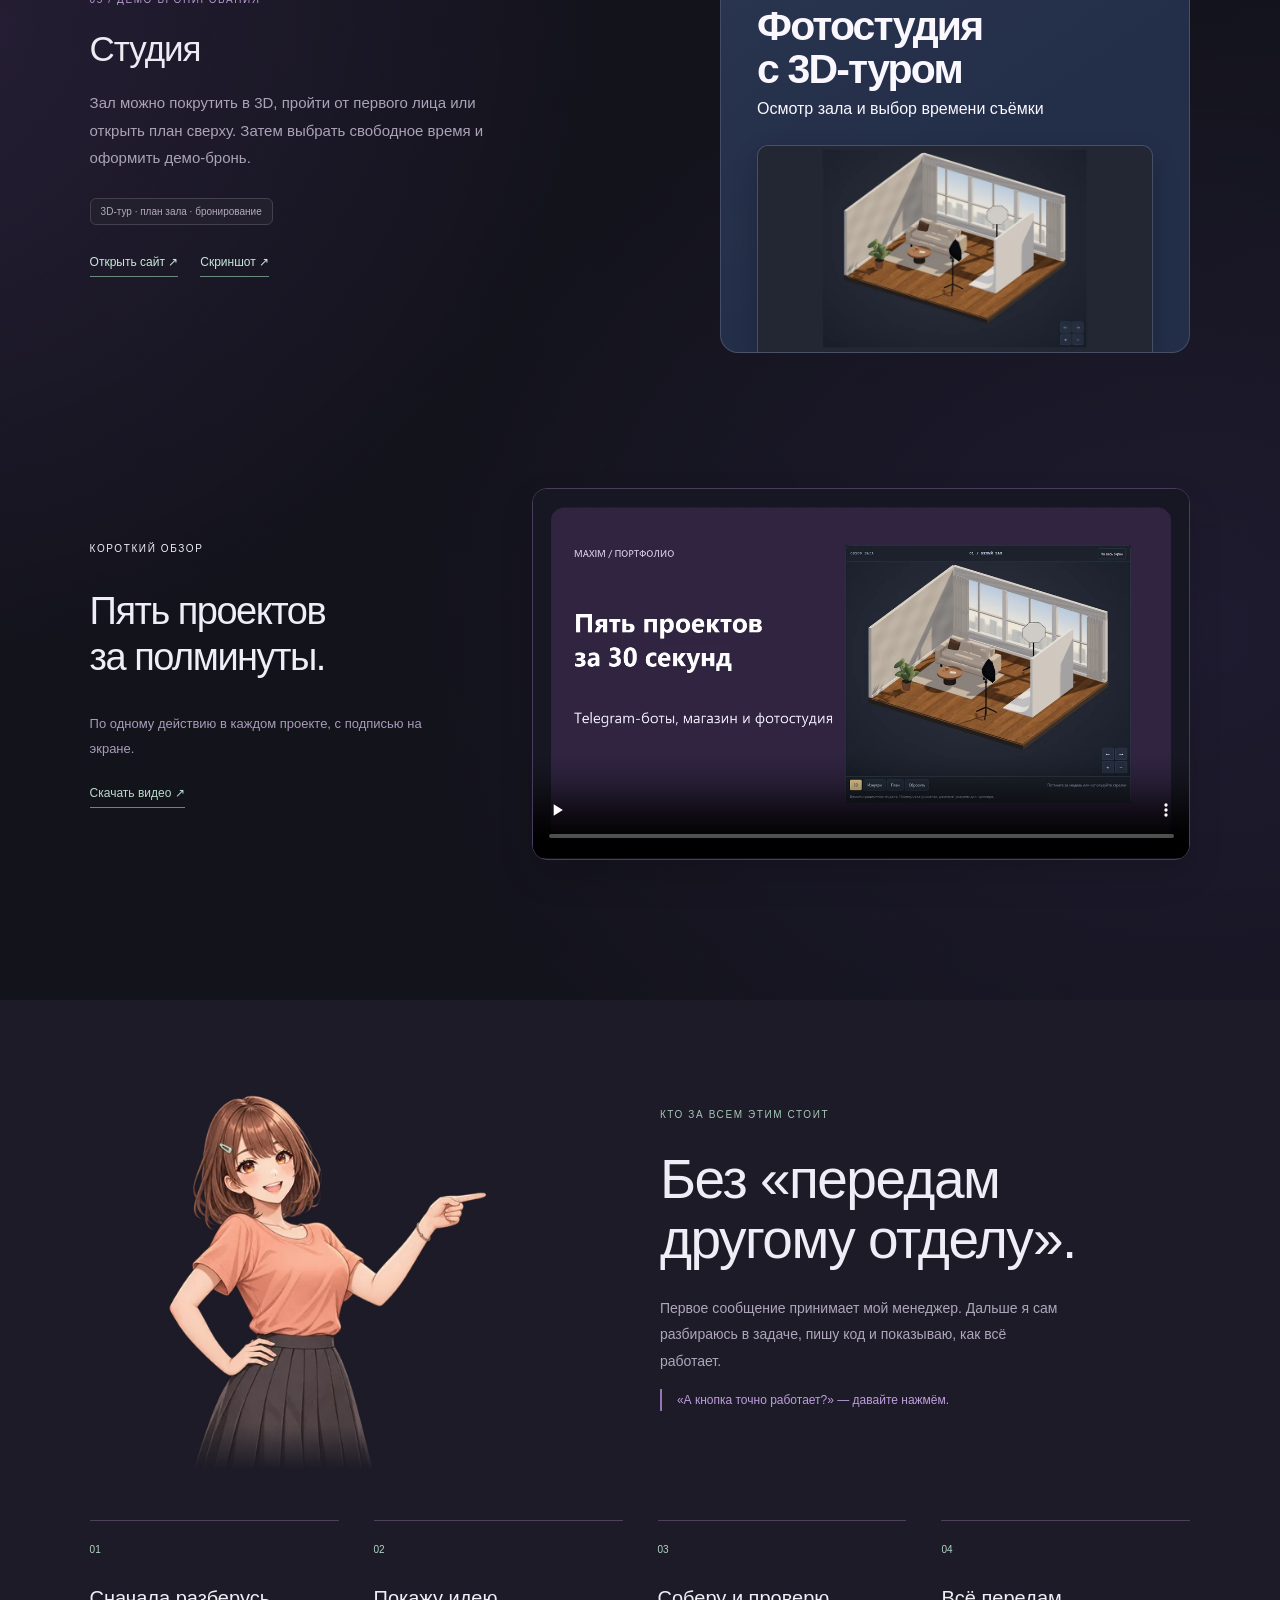
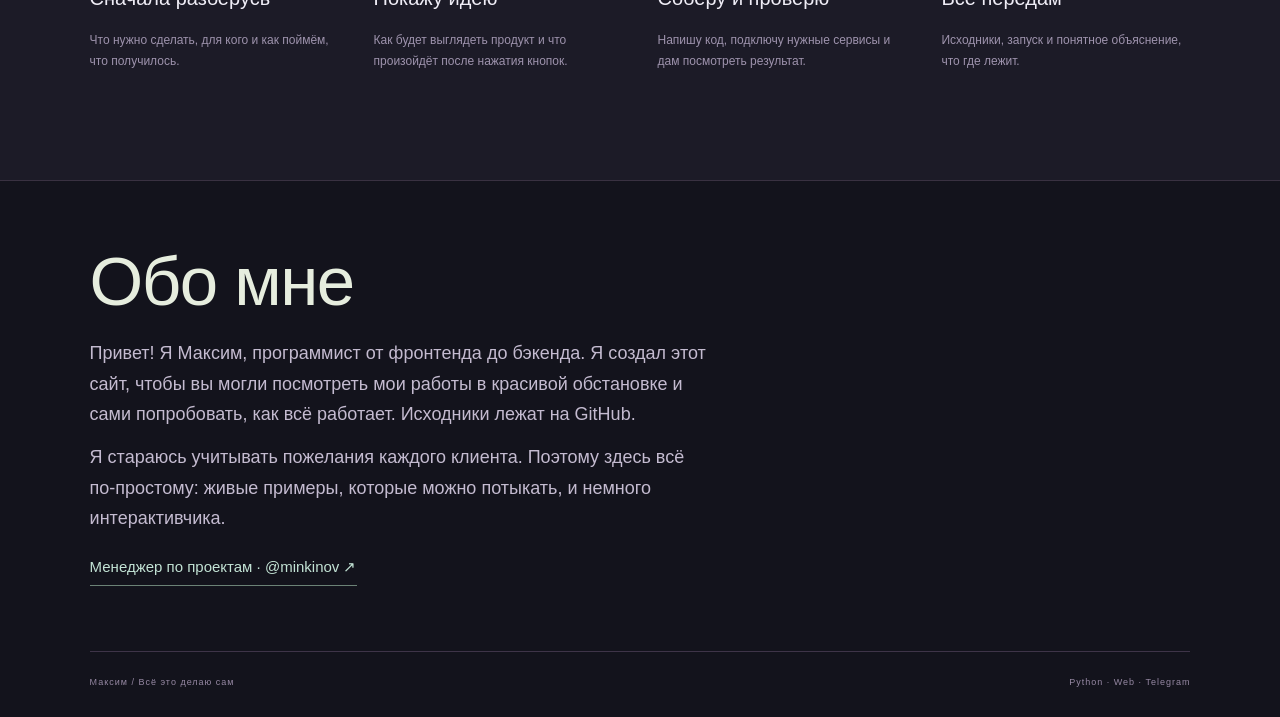
==== commit d2334339: "Light the project gallery and reveal sections on scroll" ====
--- a/index.html
+++ b/index.html
@@ -1,5 +1,5 @@
 <!doctype html>
-<html lang="ru"><head><meta charset="utf-8"><meta name="viewport" content="width=device-width,initial-scale=1"><meta name="description" content="Максим — сайты, веб-сервисы и Telegram-боты. Примеры интерфейсов, автоматизации и интеграций."><title>Максим — разработка цифровых продуктов</title><link rel="stylesheet" href="style.css"><link rel="stylesheet" href="personality.css?v=5"><link rel="stylesheet" href="work-covers.css"></head>
+<html lang="ru"><head><meta charset="utf-8"><meta name="viewport" content="width=device-width,initial-scale=1"><meta name="description" content="Максим — сайты, веб-сервисы и Telegram-боты. Примеры интерфейсов, автоматизации и интеграций."><title>Максим — разработка цифровых продуктов</title><link rel="stylesheet" href="style.css"><link rel="stylesheet" href="personality.css?v=5"><link rel="stylesheet" href="work-covers.css?v=2"></head>
 <body><header><a class="brand" href="#">maxim<span>код, который работает</span></a><nav><a href="#work">Работы</a><a href="#approach">Подход</a><a href="https://github.com/Max0209-web" target="_blank" rel="noreferrer">GitHub ↗</a></nav><a class="contact" aria-label="Обсудить проект с менеджером" href="https://t.me/minkinov">Обсудить проект ↗</a></header>
 <main><section class="hero"><div class="eyebrow"><span class="dot"></span> Привет, я Максим. Пишу код и собираю продукты.</div><h1>Сайты. Боты.<br>И ваши <em>«а можно вот так?»</em></h1><div class="hero-character"><div class="speech">Вась ну тут часть моих учебок и реальных работ</div><img src="assets/yuki-pointing-800.webp" alt="Аниме-персонаж указывает на примеры работ" width="1199" height="1312" decoding="async" srcset="assets/yuki-pointing-480.webp 480w, assets/yuki-pointing-800.webp 800w, assets/yuki-pointing-1200.webp 1200w" sizes="(max-width: 600px) 88vw, (max-width: 1050px) 480px, min(48vw, 700px)" fetchpriority="high"></div><div class="hero-bottom"><p>Я сам делаю интерфейс, пишу логику и подключаю сервисы.<br> Ниже — мои проекты. С демо, кодом и объяснением,<br> что тут вообще интересного.</p><a class="round-link" href="#work">Смотреть работы <span>↓</span></a><a class="hero-manager" href="https://t.me/minkinov">Менеджер · @minkinov ↗</a></div><div class="hero-index">ОДИН РАЗРАБОТЧИК<br>ОТ ИДЕИ ДО ЗАПУСКА<br>СМОТРИТЕ САМИ ↓</div></section>
 <section id="work" class="work"><div class="section-top"><div class="work-heading"><div class="peek" aria-hidden="true"><img src="assets/mika-grip-320.webp" alt="" width="1568" height="1003" decoding="async" loading="lazy"></div><h2>Показываю, что умею</h2></div><div class="filters" aria-label="Фильтр работ"><button class="active" data-filter="all">Все</button><button data-filter="bot">Telegram</button><button data-filter="web">Сайты</button></div></div>
@@ -61,4 +61,4 @@
   <p>Привет! Я Максим, программист от фронтенда до бэкенда. Я создал этот сайт, чтобы вы могли посмотреть мои работы в красивой обстановке и сами попробовать, как всё работает. Исходники лежат на GitHub.</p>
   <p>Я стараюсь учитывать пожелания каждого клиента. Поэтому здесь всё по-простому: живые примеры, которые можно потыкать, и немного интерактивчика.</p>
 </div>
-<a href="https://t.me/minkinov">Менеджер по проектам · @minkinov ↗</a><div class="footer-bottom"><span>Максим / Всё это делаю сам</span><span>Python · Web · Telegram</span></div></footer></main><script src="app.js"></script></body></html>
+<a href="https://t.me/minkinov">Менеджер по проектам · @minkinov ↗</a><div class="footer-bottom"><span>Максим / Всё это делаю сам</span><span>Python · Web · Telegram</span></div></footer></main><script src="app.js?v=2"></script></body></html>
--- a/work-covers.css
+++ b/work-covers.css
@@ -50,3 +50,27 @@
   .work-cover img { transition: none; }
   .work-cover:hover img, .work-cover:focus-visible img { transform: none; }
 }
+
+.work {
+  border-top-color: #ad86e147;
+  background:
+    radial-gradient(ellipse min(760px, 92vw) 520px at 17% 120px, #9a63da33, transparent 82%),
+    radial-gradient(ellipse 66% 25% at 108% 38%, #8b58cb25, transparent 84%),
+    radial-gradient(ellipse 70% 24% at -12% 70%, #9663d228, transparent 84%),
+    radial-gradient(ellipse 74% 24% at 93% 89%, #7452bb20, transparent 82%);
+}
+.work .work-heading h2 {
+  background: #30283e;
+  border-color: #725989;
+  border-top-color: #ac8ac9;
+  box-shadow: 0 0 34px #a16adc26, 0 9px 24px #110d1c40;
+}
+
+@media (prefers-reduced-motion: no-preference) {
+  .scroll-reveal { animation: emerge-from-shadow .64s cubic-bezier(.2,.72,.27,1) backwards; }
+  .scroll-reveal:focus-within { opacity: 1 !important; transform: none !important; }
+}
+@keyframes emerge-from-shadow {
+  from { opacity: .22; transform: translateY(22px); }
+  to { opacity: 1; transform: translateY(0); }
+}
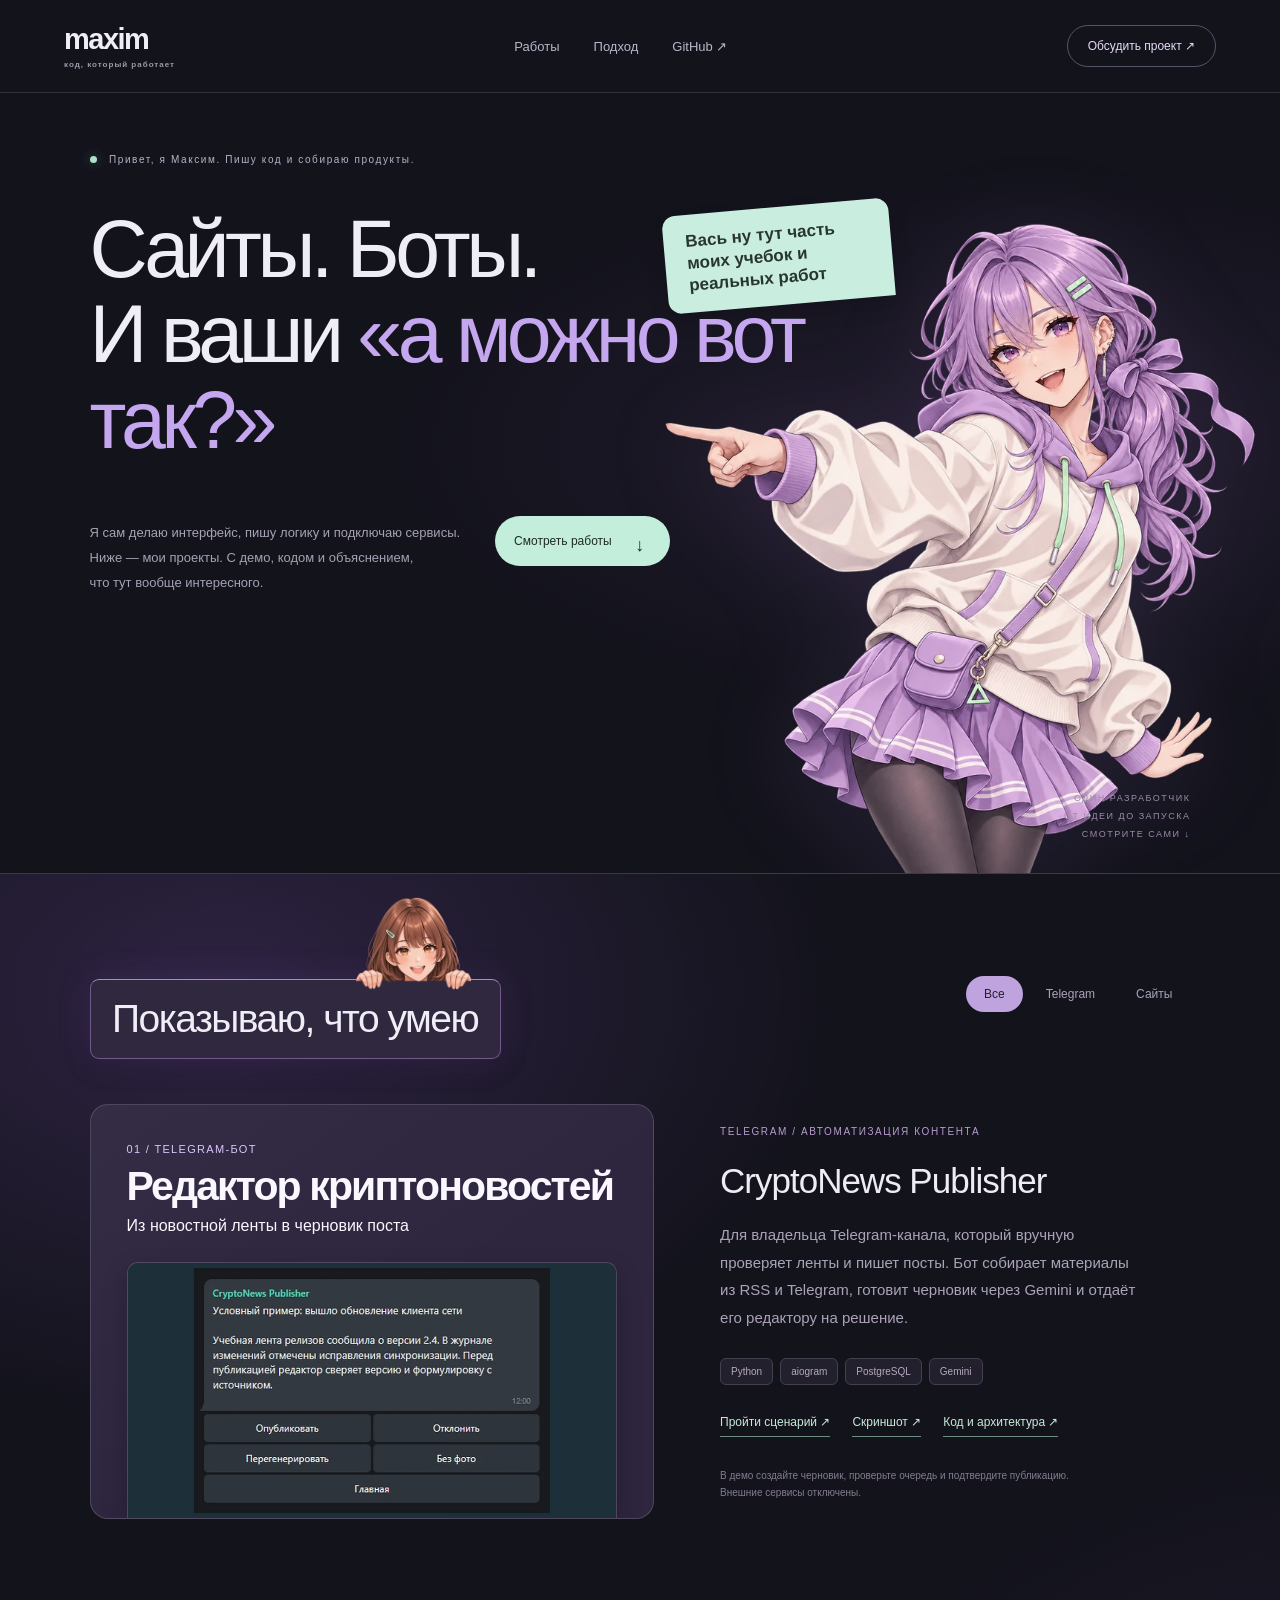
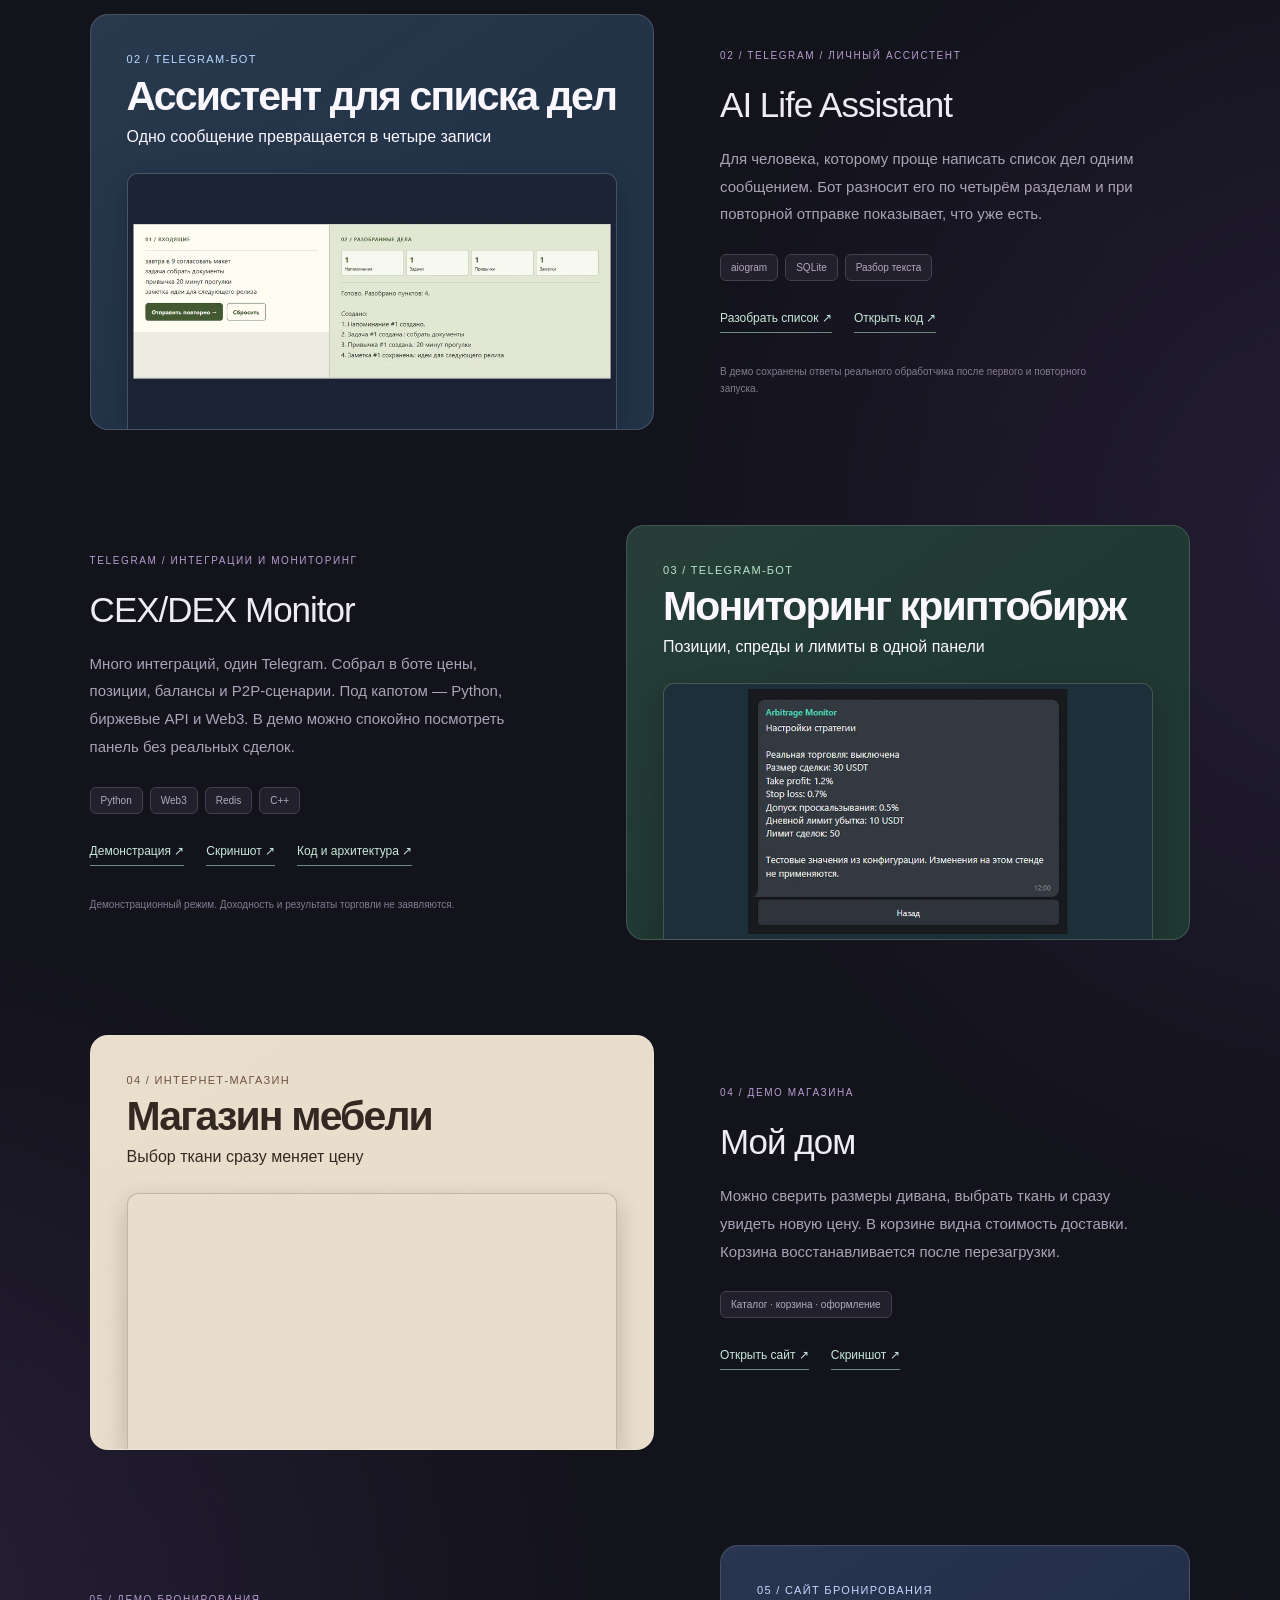
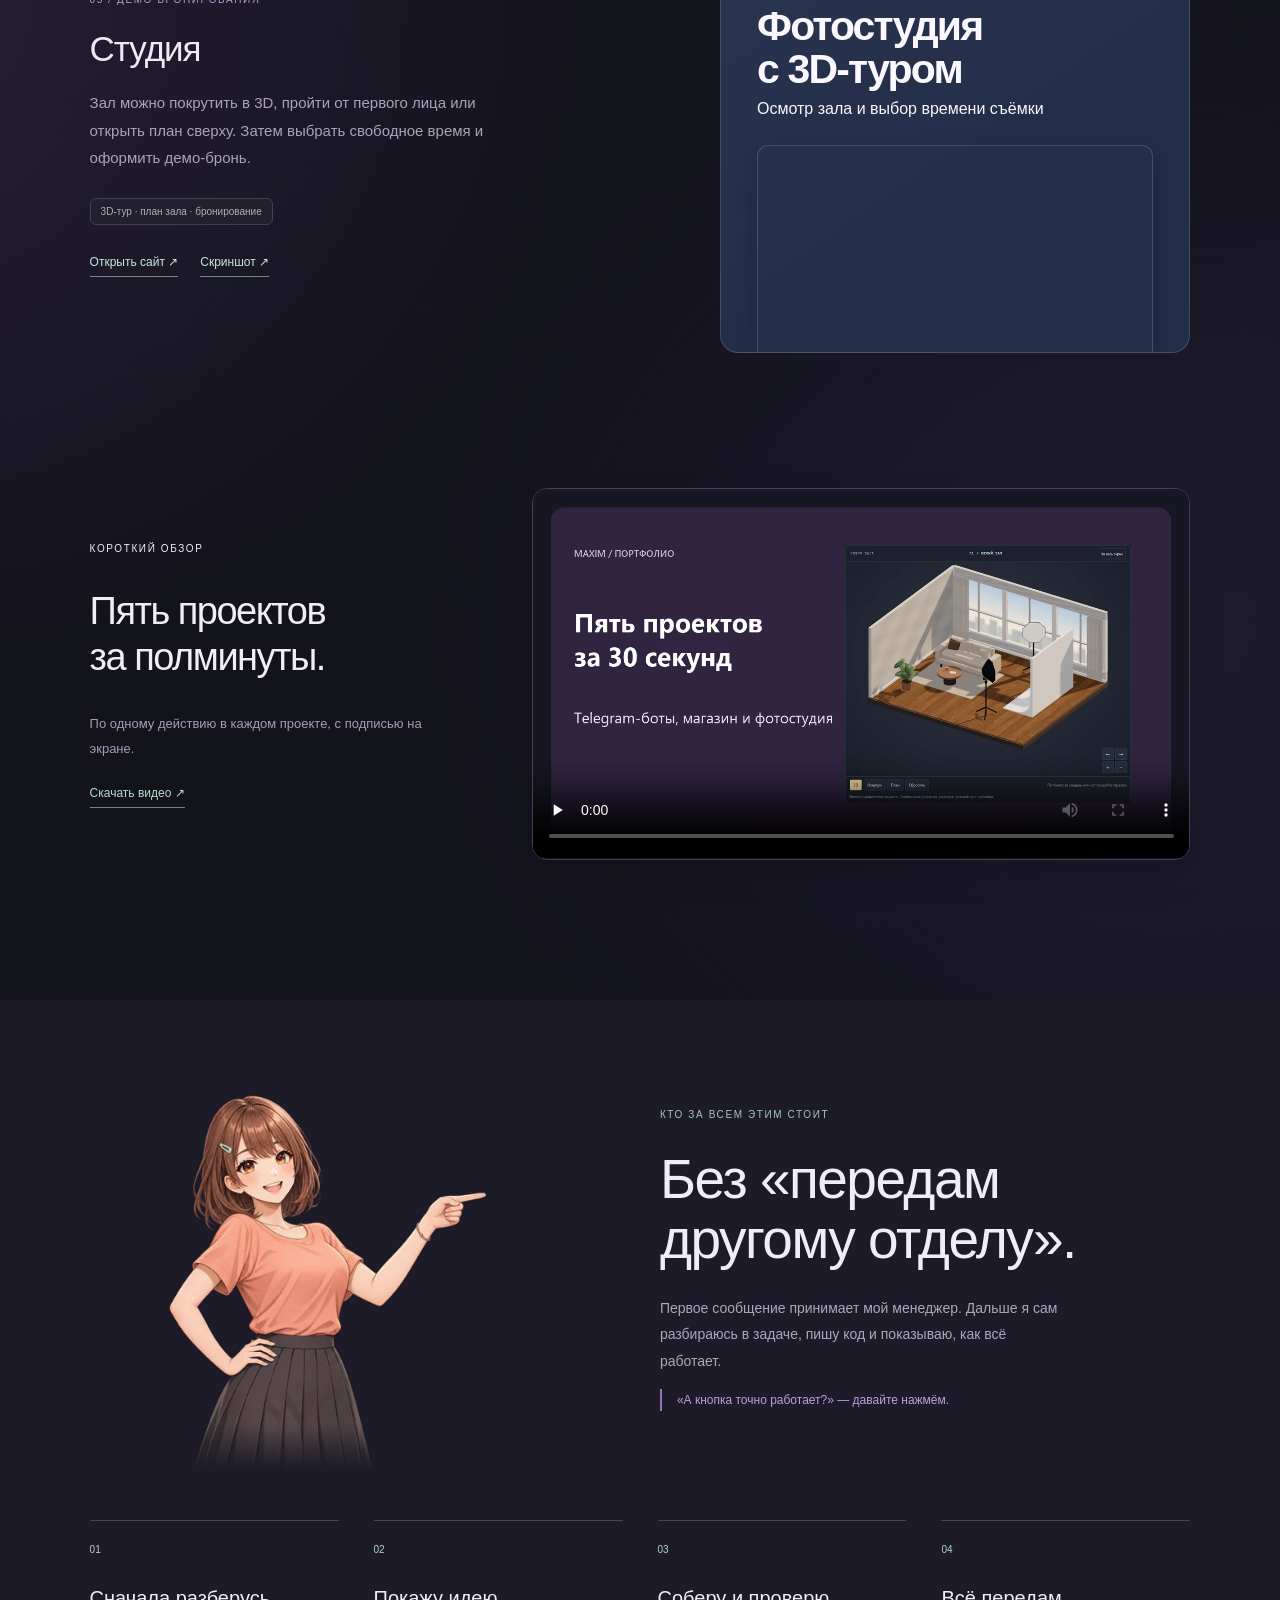
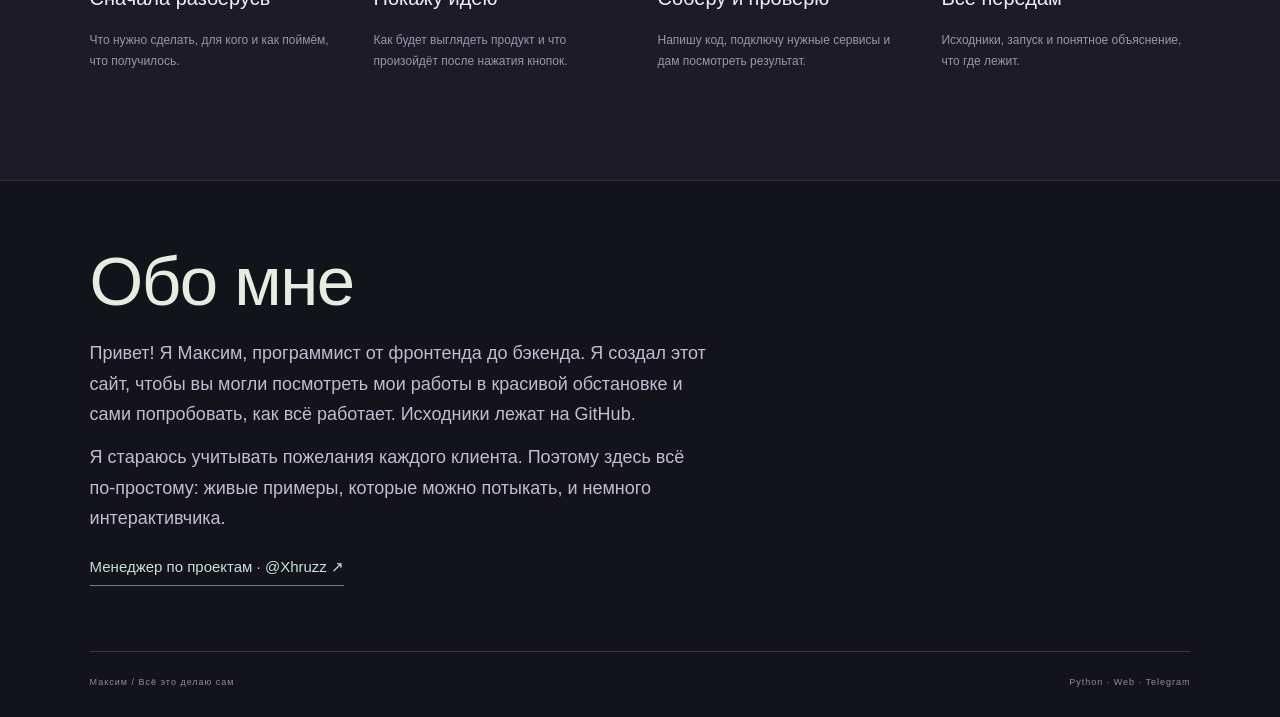
==== commit b70726a0: "Update Telegram manager contact" ====
--- a/index.html
+++ b/index.html
@@ -1,7 +1,7 @@
 <!doctype html>
 <html lang="ru"><head><meta charset="utf-8"><meta name="viewport" content="width=device-width,initial-scale=1"><meta name="description" content="Максим — сайты, веб-сервисы и Telegram-боты. Примеры интерфейсов, автоматизации и интеграций."><title>Максим — разработка цифровых продуктов</title><link rel="stylesheet" href="style.css"><link rel="stylesheet" href="personality.css?v=5"><link rel="stylesheet" href="work-covers.css?v=2"></head>
-<body><header><a class="brand" href="#">maxim<span>код, который работает</span></a><nav><a href="#work">Работы</a><a href="#approach">Подход</a><a href="https://github.com/Max0209-web" target="_blank" rel="noreferrer">GitHub ↗</a></nav><a class="contact" aria-label="Обсудить проект с менеджером" href="https://t.me/minkinov">Обсудить проект ↗</a></header>
-<main><section class="hero"><div class="eyebrow"><span class="dot"></span> Привет, я Максим. Пишу код и собираю продукты.</div><h1>Сайты. Боты.<br>И ваши <em>«а можно вот так?»</em></h1><div class="hero-character"><div class="speech">Вась ну тут часть моих учебок и реальных работ</div><img src="assets/yuki-pointing-800.webp" alt="Аниме-персонаж указывает на примеры работ" width="1199" height="1312" decoding="async" srcset="assets/yuki-pointing-480.webp 480w, assets/yuki-pointing-800.webp 800w, assets/yuki-pointing-1200.webp 1200w" sizes="(max-width: 600px) 88vw, (max-width: 1050px) 480px, min(48vw, 700px)" fetchpriority="high"></div><div class="hero-bottom"><p>Я сам делаю интерфейс, пишу логику и подключаю сервисы.<br> Ниже — мои проекты. С демо, кодом и объяснением,<br> что тут вообще интересного.</p><a class="round-link" href="#work">Смотреть работы <span>↓</span></a><a class="hero-manager" href="https://t.me/minkinov">Менеджер · @minkinov ↗</a></div><div class="hero-index">ОДИН РАЗРАБОТЧИК<br>ОТ ИДЕИ ДО ЗАПУСКА<br>СМОТРИТЕ САМИ ↓</div></section>
+<body><header><a class="brand" href="#">maxim<span>код, который работает</span></a><nav><a href="#work">Работы</a><a href="#approach">Подход</a><a href="https://github.com/Max0209-web" target="_blank" rel="noreferrer">GitHub ↗</a></nav><a class="contact" aria-label="Обсудить проект с менеджером" href="https://t.me/Xhruzz">Обсудить проект ↗</a></header>
+<main><section class="hero"><div class="eyebrow"><span class="dot"></span> Привет, я Максим. Пишу код и собираю продукты.</div><h1>Сайты. Боты.<br>И ваши <em>«а можно вот так?»</em></h1><div class="hero-character"><div class="speech">Вась ну тут часть моих учебок и реальных работ</div><img src="assets/yuki-pointing-800.webp" alt="Аниме-персонаж указывает на примеры работ" width="1199" height="1312" decoding="async" srcset="assets/yuki-pointing-480.webp 480w, assets/yuki-pointing-800.webp 800w, assets/yuki-pointing-1200.webp 1200w" sizes="(max-width: 600px) 88vw, (max-width: 1050px) 480px, min(48vw, 700px)" fetchpriority="high"></div><div class="hero-bottom"><p>Я сам делаю интерфейс, пишу логику и подключаю сервисы.<br> Ниже — мои проекты. С демо, кодом и объяснением,<br> что тут вообще интересного.</p><a class="round-link" href="#work">Смотреть работы <span>↓</span></a><a class="hero-manager" href="https://t.me/Xhruzz">Менеджер · @Xhruzz ↗</a></div><div class="hero-index">ОДИН РАЗРАБОТЧИК<br>ОТ ИДЕИ ДО ЗАПУСКА<br>СМОТРИТЕ САМИ ↓</div></section>
 <section id="work" class="work"><div class="section-top"><div class="work-heading"><div class="peek" aria-hidden="true"><img src="assets/mika-grip-320.webp" alt="" width="1568" height="1003" decoding="async" loading="lazy"></div><h2>Показываю, что умею</h2></div><div class="filters" aria-label="Фильтр работ"><button class="active" data-filter="all">Все</button><button data-filter="bot">Telegram</button><button data-filter="web">Сайты</button></div></div>
 <article class="project" data-type="bot"><a class="work-cover cover-crypto" href="demo.html?project=crypto">
     <span class="cover-label">01 / TELEGRAM-БОТ</span>
@@ -61,4 +61,4 @@
   <p>Привет! Я Максим, программист от фронтенда до бэкенда. Я создал этот сайт, чтобы вы могли посмотреть мои работы в красивой обстановке и сами попробовать, как всё работает. Исходники лежат на GitHub.</p>
   <p>Я стараюсь учитывать пожелания каждого клиента. Поэтому здесь всё по-простому: живые примеры, которые можно потыкать, и немного интерактивчика.</p>
 </div>
-<a href="https://t.me/minkinov">Менеджер по проектам · @minkinov ↗</a><div class="footer-bottom"><span>Максим / Всё это делаю сам</span><span>Python · Web · Telegram</span></div></footer></main><script src="app.js?v=2"></script></body></html>
+<a href="https://t.me/Xhruzz">Менеджер по проектам · @Xhruzz ↗</a><div class="footer-bottom"><span>Максим / Всё это делаю сам</span><span>Python · Web · Telegram</span></div></footer></main><script src="app.js?v=2"></script></body></html>
